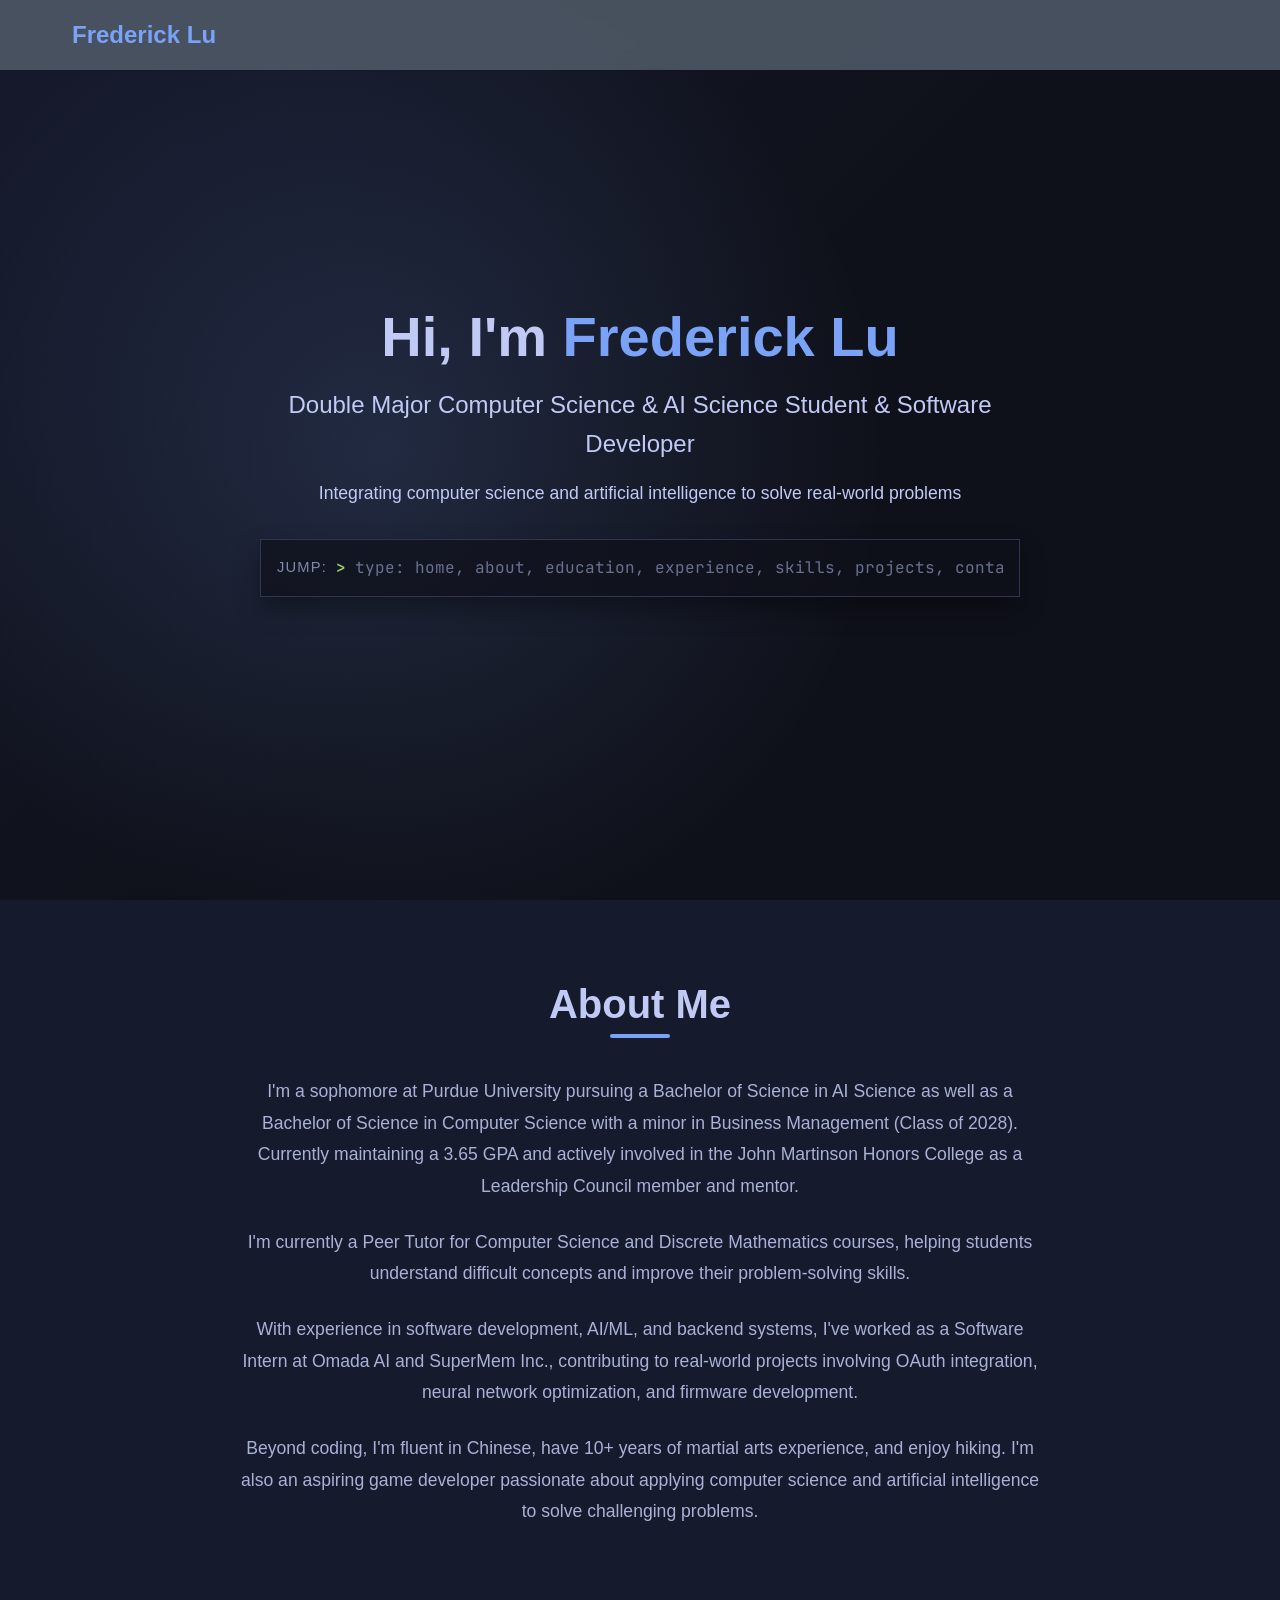
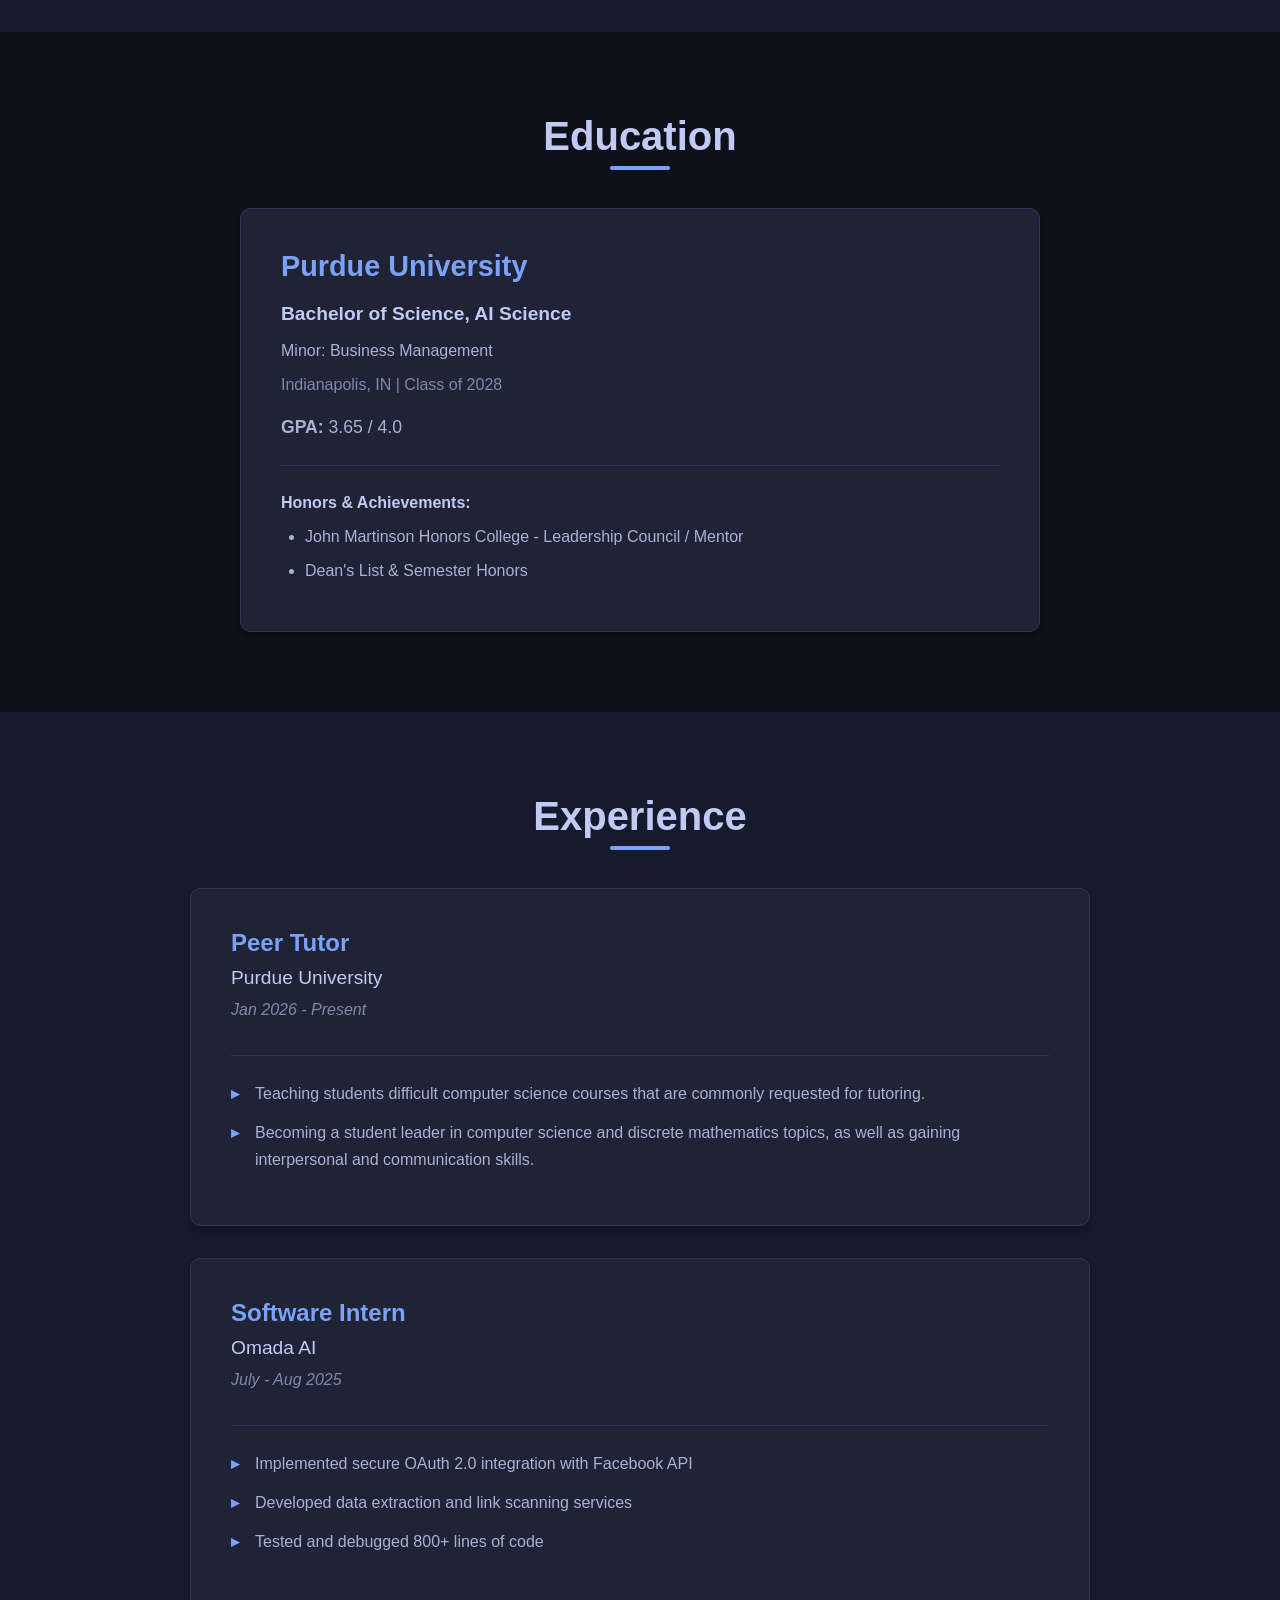
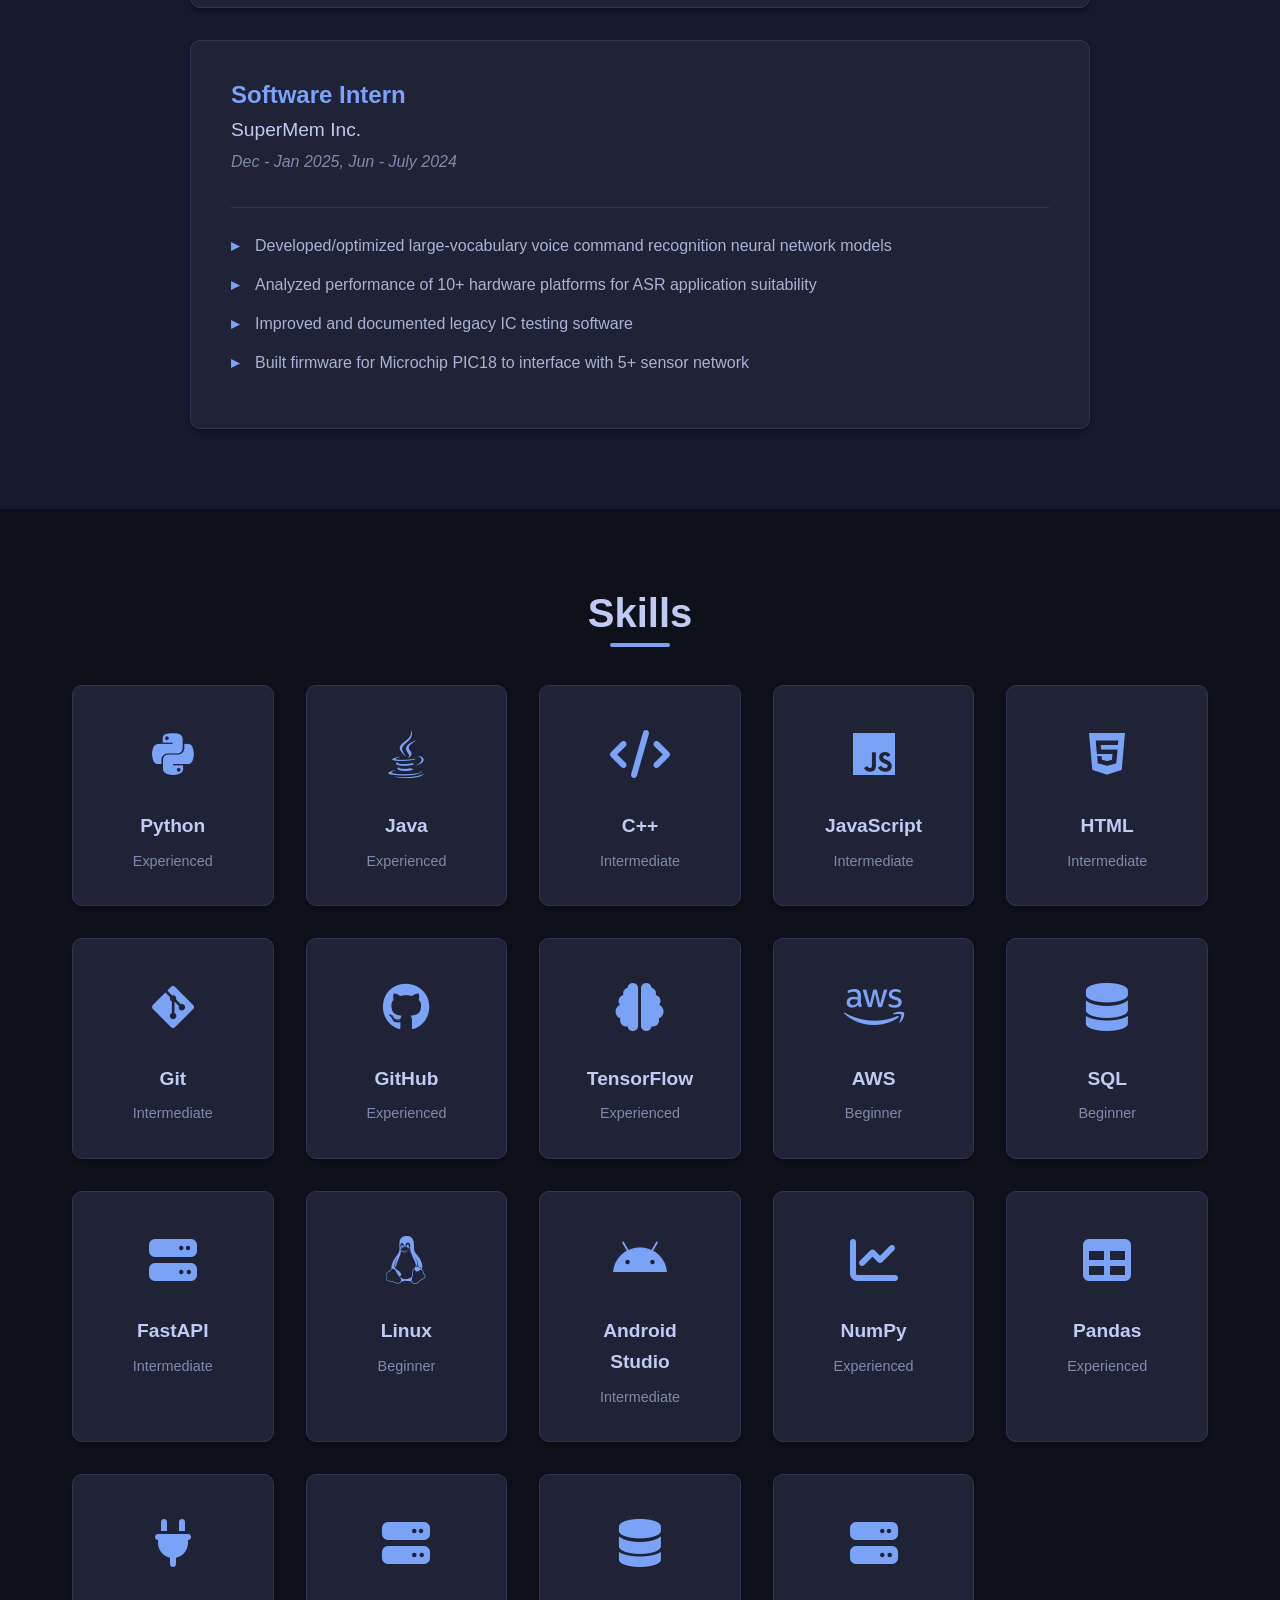
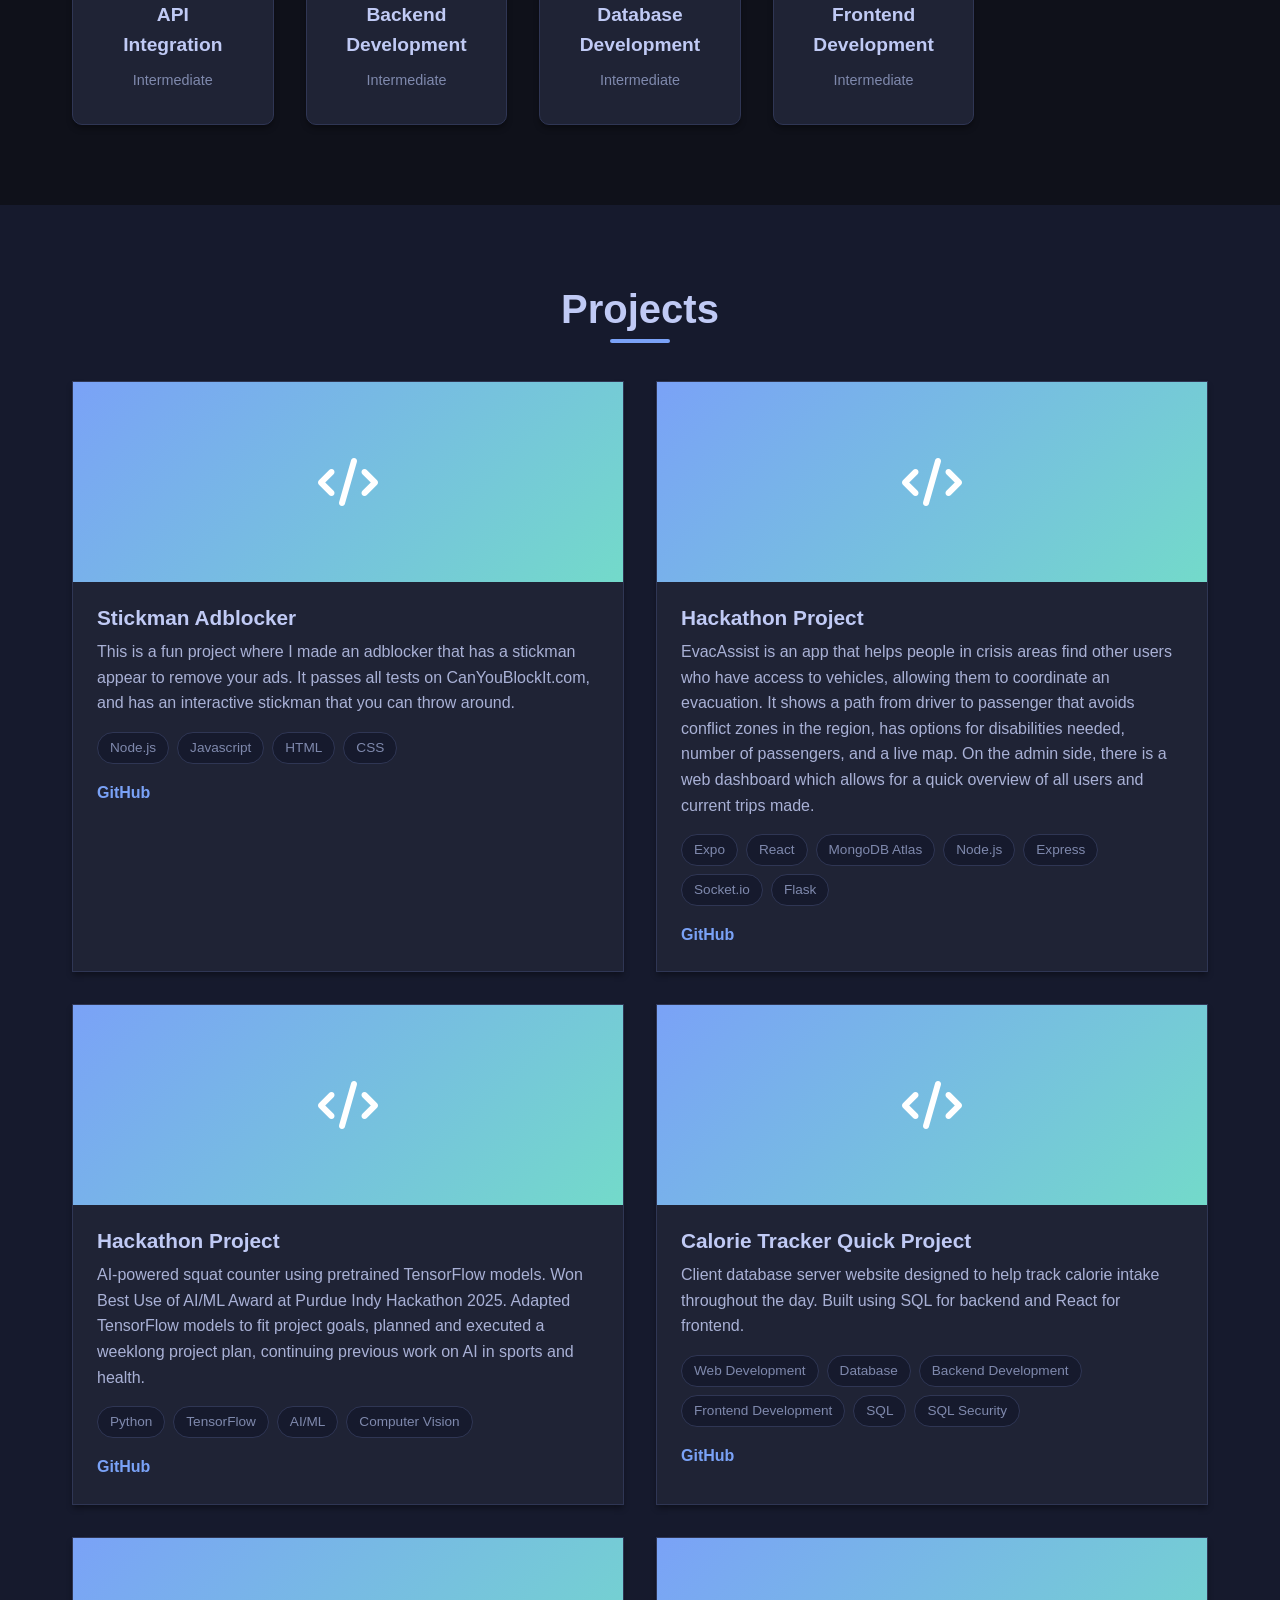
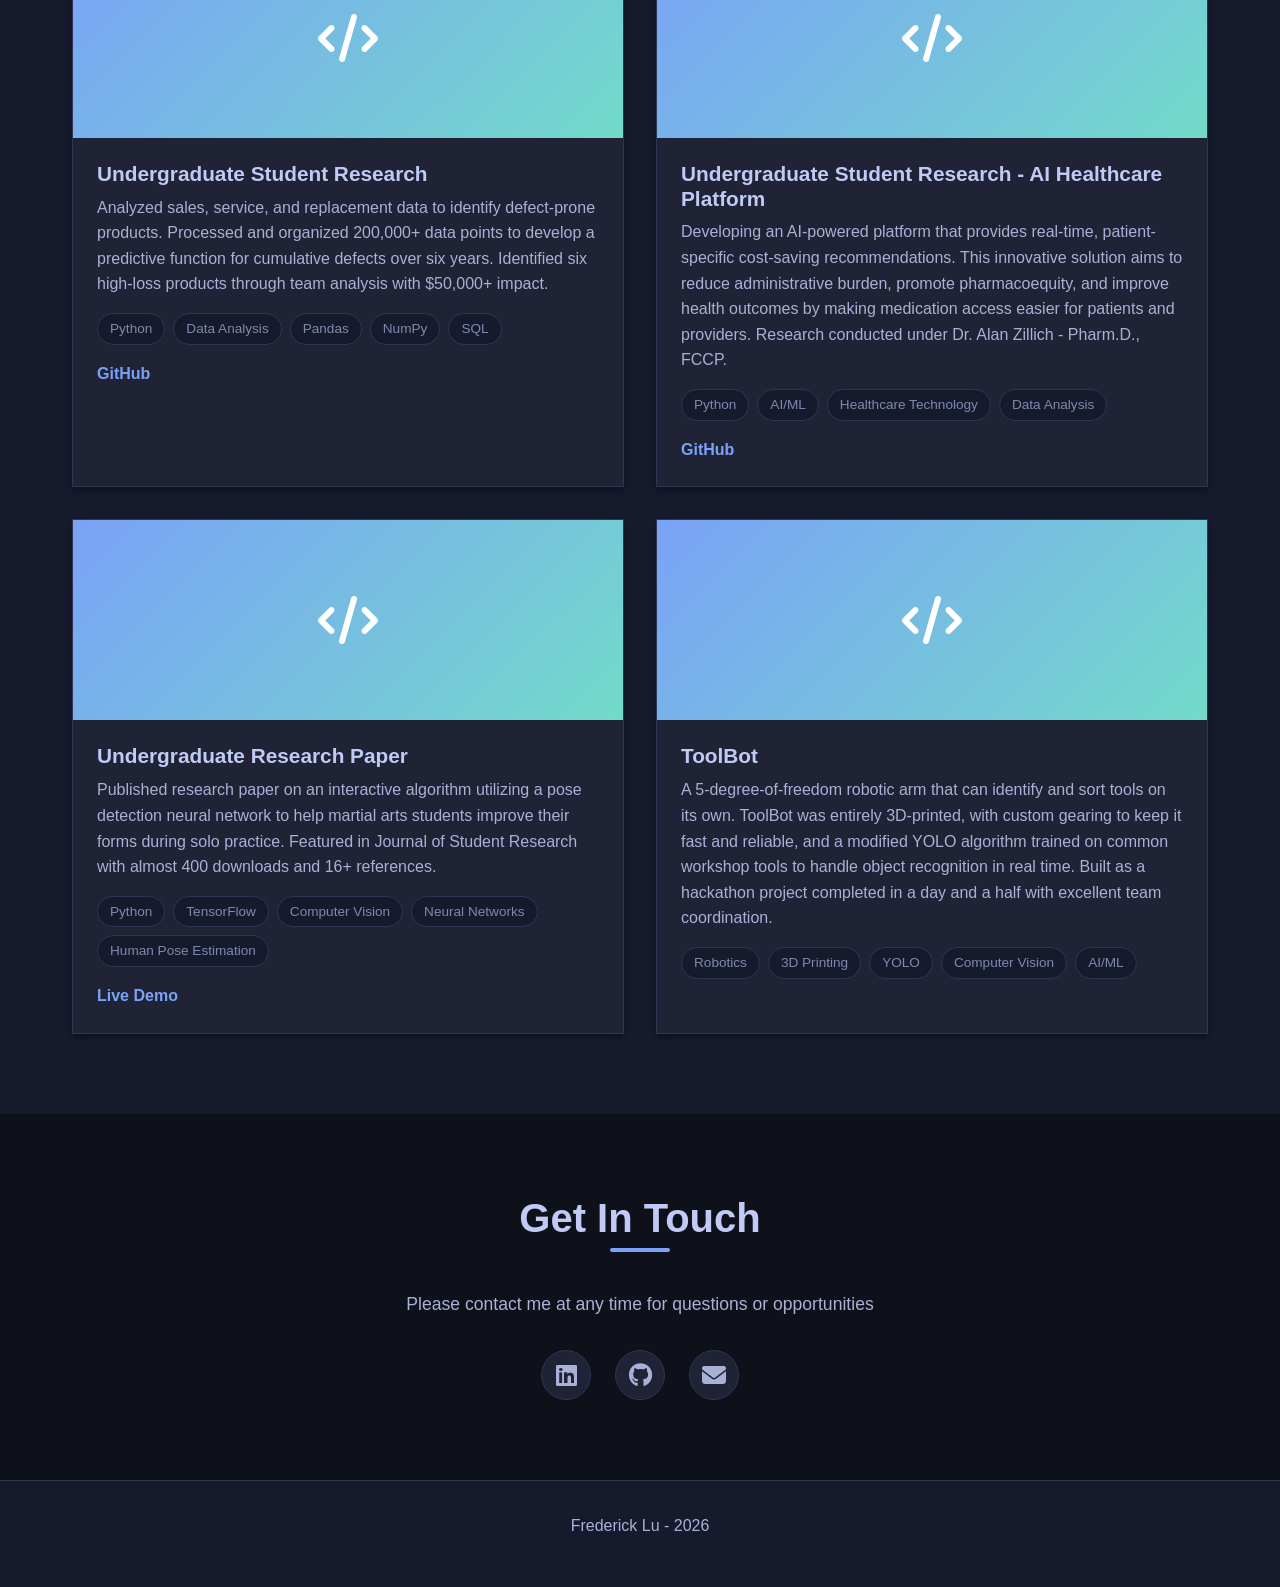
==== index.html @ 9f5a7840 "cleaned up files, removed logos" ====
<!DOCTYPE html>
<html lang="en">
<head>
    <meta charset="UTF-8">
    <meta http-equiv="X-UA-Compatible" content="IE=edge">
    <meta name="viewport" content="width=device-width, initial-scale=1.0">
    <meta name="description" content="Frederick Lu - Double Major Computer Science & AI Science Student at Purdue University | Software Developer | AI Researcher">
    <meta name="author" content="Frederick Lu">
    <meta name="theme-color" content="#4b5563">

    <!-- Open Graph / Social Sharing -->
    <meta property="og:type" content="website">
    <meta property="og:title" content="Frederick Lu - Computer Science & AI Science">
    <meta property="og:description" content="Software developer and AI science student portfolio.">
    <meta property="og:image" content="assets/social/og-preview.svg">
    <meta property="og:image:width" content="1200">
    <meta property="og:image:height" content="630">

    <!-- Twitter Card -->
    <meta name="twitter:card" content="summary_large_image">
    <meta name="twitter:title" content="Frederick Lu - Computer Science & AI Science">
    <meta name="twitter:description" content="Software developer and AI science student portfolio.">
    <meta name="twitter:image" content="assets/social/og-preview.svg">

    <meta http-equiv="Cache-Control" content="no-cache, no-store, must-revalidate">
    <meta http-equiv="Pragma" content="no-cache">
    <meta http-equiv="Expires" content="0">

    <!-- Favicons -->
    <link rel="icon" type="image/svg+xml" href="assets/logos/rong-logo-mark.svg">
    <link rel="shortcut icon" href="assets/logos/rong-logo-mark.svg">
    <link rel="apple-touch-icon" href="assets/logos/rong-logo-mark.svg">

    <title>Frederick Lu - Double Major Computer Science & AI Science Student & Software Developer</title>
    
    <!-- CSS Files -->
    <link rel="stylesheet" href="css/reset.css">
    <link rel="stylesheet" href="css/style.css">
    
    <!-- Font Awesome for icons (optional) -->
    <link rel="stylesheet" href="https://cdnjs.cloudflare.com/ajax/libs/font-awesome/6.4.0/css/all.min.css">
    
    <!-- Google Fonts for terminal -->
    <link rel="preconnect" href="https://fonts.googleapis.com">
    <link rel="preconnect" href="https://fonts.gstatic.com" crossorigin>
    <link href="https://fonts.googleapis.com/css2?family=JetBrains+Mono:wght@400;500;600&display=swap" rel="stylesheet">
</head>
<body>
        <!-- Main Website Content -->
        <div class="main-content" id="main-content" style="display: block; opacity: 1;">
        <!-- Navigation -->
        <nav class="navbar" id="navbar">
            <div class="container">
                <div class="nav-brand">
                    <a href="#home" aria-label="Frederick Lu home">
                        <span>Frederick Lu</span>
                    </a>
                </div>
            </div>
        </nav>

        <!-- Hero Section -->
        <section id="home" class="hero">
            <div class="container">
                <div class="hero-content">
                    <h1 class="hero-title">Hi, I'm <span class="highlight">Frederick Lu</span></h1>
                    <p class="hero-subtitle">Double Major Computer Science & AI Science Student & Software Developer</p>
                    <p class="hero-description">Integrating computer science and artificial intelligence to solve real-world problems</p>
                    <form class="hero-terminal-nav" id="hero-terminal-nav" aria-label="Jump to section">
                        <label for="hero-nav-input" class="hero-terminal-label">jump:</label>
                        <span class="hero-terminal-prompt" aria-hidden="true">&gt;</span>
                        <input
                            id="hero-nav-input"
                            class="hero-terminal-input"
                            type="text"
                            autocomplete="off"
                            spellcheck="false"
                            placeholder="type a section: about, education, experience, skills, projects, contact"
                        >
                    </form>
                </div>
            </div>
        </section>

        <!-- About Section -->
        <section id="about" class="about">
            <div class="container">
                <h2 class="section-title">About Me</h2>
                <div class="about-content">
                    <div class="about-text">
                        <p>I'm a sophomore at Purdue University pursuing a Bachelor of Science in AI Science as well as a Bachelor of Science in Computer Science with a minor in Business Management (Class of 2028). Currently maintaining a 3.65 GPA and actively involved in the John Martinson Honors College as a Leadership Council member and mentor.</p>
                        <p>I'm currently a Peer Tutor for Computer Science and Discrete Mathematics courses, helping students understand difficult concepts and improve their problem-solving skills.</p>
                        <p>With experience in software development, AI/ML, and backend systems, I've worked as a Software Intern at Omada AI and SuperMem Inc., contributing to real-world projects involving OAuth integration, neural network optimization, and firmware development.</p>
                        <p>Beyond coding, I'm fluent in Chinese, have 10+ years of martial arts experience, and enjoy hiking. I'm also an aspiring game developer passionate about applying computer science and artificial intelligence to solve challenging problems.</p>
                    </div>
                </div>
            </div>
        </section>

        <!-- Education Section -->
        <section id="education" class="education">
            <div class="container">
                <h2 class="section-title">Education</h2>
                <div class="education-content">
                    <div class="education-card">
                        <h3>Purdue University</h3>
                        <p class="education-degree">Bachelor of Science, AI Science</p>
                        <p class="education-minor">Minor: Business Management</p>
                        <p class="education-location">Indianapolis, IN | Class of 2028</p>
                        <p class="education-gpa"><strong>GPA:</strong> 3.65 / 4.0</p>
                        <div class="education-honors">
                            <p><strong>Honors & Achievements:</strong></p>
                            <ul>
                                <li>John Martinson Honors College - Leadership Council / Mentor</li>
                                <li>Dean's List & Semester Honors</li>
                            </ul>
                        </div>
                    </div>
                </div>
            </div>
        </section>

        <!-- Experience Section -->
        <section id="experience" class="experience">
            <div class="container">
                <h2 class="section-title">Experience</h2>
                <div class="experience-container" id="experience-container">
                    <!-- Experience will be dynamically loaded from config.json -->
                </div>
            </div>
        </section>

        <!-- Skills Section -->
        <section id="skills" class="skills">
            <div class="container">
                <h2 class="section-title">Skills</h2>
                <div class="skills-grid" id="skills-grid">
                    <!-- Skills will be dynamically loaded from skills.json -->
                </div>
            </div>
        </section>

        <!-- Projects Section -->
        <section id="projects" class="projects">
            <div class="container">
                <h2 class="section-title">Projects</h2>
                <div class="projects-grid" id="projects-grid">
                    <!-- Projects will be dynamically loaded from projects.json -->
                </div>
            </div>
        </section>

        <!-- Contact Section -->
        <section id="contact" class="contact">
            <div class="container">
                <h2 class="section-title">Get In Touch</h2>
                <div class="contact-content">
                    <p>Please contact me at any time for questions or opportunities</p>
                    <div class="social-links">
                        <a href="https://www.linkedin.com/in/frederick-g-lu" target="_blank" rel="noopener noreferrer" class="social-link" aria-label="LinkedIn"><i class="fab fa-linkedin"></i></a>
                        <a href="https://github.com/frederick-g-lu" target="_blank" rel="noopener noreferrer" class="social-link" aria-label="GitHub"><i class="fab fa-github"></i></a>
                        <a href="mailto:lu.g.frederick@gmail.com" class="social-link" aria-label="Email"><i class="fas fa-envelope"></i></a>
                    </div>
                </div>
            </div>
        </section>

        <!-- Footer -->
        <footer class="footer">
            <div class="container">
                <p></span> Frederick Lu - <span id="current-year"></span></p>
            </div>
        </footer>
        </div>
        <!-- End Main Content -->

        <!-- JavaScript Files -->
        <script src="js/main.js"></script>
        <script src="js/animations.js"></script>
    </body>
    </html>
---- css/style.css ----
/* ===== CSS Variables ===== */
:root {
    --primary-color: #7aa2f7;
    --secondary-color: #73daca;
    --accent-color: #9ece6a;
    --text-primary: #c0caf5;
    --text-secondary: #a9b1d6;
    --text-muted: #7f89ad;
    --bg-dark: #0f111a;
    --bg-darker: #161a2d;
    --bg-card: #1f2335;
    --bg-card-hover: #24283b;
    --border-color: #2f3654;
    --shadow-sm: 0 1px 2px 0 rgba(0, 0, 0, 0.3);
    --shadow-md: 0 4px 6px -1px rgba(0, 0, 0, 0.4);
    --shadow-lg: 0 10px 15px -3px rgba(0, 0, 0, 0.5);
    --transition: all 0.3s ease;
}

/* ===== Body Background ===== */
body {
    background-color: var(--bg-dark);
    color: var(--text-primary);
    overflow-x: hidden;
}

/* ===== Terminal Overlay ===== */
.terminal-overlay {
    position: fixed;
    top: 0;
    left: 0;
    width: 100%;
    height: 100%;
    background: #1a1a1a;
    z-index: 10000;
    display: flex;
    align-items: center;
    justify-content: center;
    font-family: 'JetBrains Mono', 'Courier New', monospace;
}

.terminal-container {
    width: 90%;
    max-width: 800px;
    height: 70%;
    max-height: 500px;
    background: #0d1117;
    border-radius: 8px;
    box-shadow: 0 20px 60px rgba(0, 0, 0, 0.5);
    display: flex;
    flex-direction: column;
    overflow: hidden;
    border: 1px solid #30363d;
}

.terminal-header {
    background: #161b22;
    padding: 0.75rem 1rem;
    display: flex;
    align-items: center;
    border-bottom: 1px solid #30363d;
}

.terminal-buttons {
    display: flex;
    gap: 0.5rem;
    margin-right: 1rem;
}

.terminal-btn {
    width: 12px;
    height: 12px;
    border-radius: 50%;
    cursor: pointer;
}

.terminal-btn.close {
    background: #ff5f56;
}

.terminal-btn.minimize {
    background: #ffbd2e;
}

.terminal-btn.maximize {
    background: #27c93f;
}

.terminal-title {
    color: #c9d1d9;
    font-size: 0.875rem;
    font-weight: 500;
    flex: 1;
    text-align: center;
}

.terminal-body {
    flex: 1;
    padding: 1.5rem;
    overflow-y: auto;
    background: #0d1117;
    color: #c9d1d9;
    font-size: 0.9rem;
    line-height: 1.6;
}

.terminal-body::-webkit-scrollbar {
    width: 8px;
}

.terminal-body::-webkit-scrollbar-track {
    background: #161b22;
}

.terminal-body::-webkit-scrollbar-thumb {
    background: #30363d;
    border-radius: 4px;
}

.terminal-body::-webkit-scrollbar-thumb:hover {
    background: #484f58;
}

.terminal-output {
    margin-bottom: 1rem;
    min-height: calc(100% - 3rem);
}

.terminal-line {
    margin-bottom: 0.5rem;
    display: flex;
    align-items: flex-start;
}

.terminal-prompt {
    color: #58a6ff;
    margin-right: 0.5rem;
    user-select: none;
}

.terminal-text {
    color: #c9d1d9;
    word-wrap: break-word;
}

.terminal-text.terminal-error {
    color: #f85149;
}

.terminal-text.terminal-success {
    color: #3fb950;
}

.terminal-input-line {
    display: flex;
    align-items: center;
    margin-top: auto;
}

.terminal-input {
    flex: 1;
    background: transparent;
    border: none;
    color: #c9d1d9;
    font-family: 'JetBrains Mono', 'Courier New', monospace;
    font-size: 0.9rem;
    outline: none;
    padding: 0;
    margin-left: 0.5rem;
}

.terminal-input::placeholder {
    color: #484f58;
}

@keyframes blink {
    0%, 50% { opacity: 1; }
    51%, 100% { opacity: 0; }
}

/* Main content initially hidden */
.main-content {
    opacity: 0;
    transition: opacity 0.5s ease;
}

/* ===== Container ===== */
.container {
    max-width: 1200px;
    margin: 0 auto;
    padding: 0 2rem;
}

/* ===== Navigation ===== */
.navbar {
    position: fixed;
    top: 0;
    left: 0;
    right: 0;
    background: rgba(75, 85, 99, 0.95);
    backdrop-filter: blur(10px);
    box-shadow: var(--shadow-sm);
    z-index: 1000;
    transition: var(--transition);
}

.navbar .container {
    display: flex;
    justify-content: space-between;
    align-items: center;
    padding: 1rem 2rem;
}

.nav-brand a {
    display: inline-flex;
    align-items: center;
    gap: 0.65rem;
    font-size: 1.5rem;
    font-weight: 700;
    color: var(--primary-color);
}

.nav-menu {
    display: flex;
    gap: 2rem;
}

.nav-link {
    color: var(--text-secondary);
    font-weight: 500;
    transition: var(--transition);
    position: relative;
}

.nav-link:hover {
    color: var(--primary-color);
}

.nav-link::after {
    content: '';
    position: absolute;
    bottom: -5px;
    left: 0;
    width: 0;
    height: 2px;
    background: var(--primary-color);
    transition: var(--transition);
}

.nav-link:hover::after {
    width: 100%;
}

.hamburger {
    display: none;
    flex-direction: column;
    gap: 5px;
    cursor: pointer;
}

.hamburger span {
    width: 25px;
    height: 3px;
    background: var(--text-primary);
    transition: var(--transition);
}

/* ===== Hero Section ===== */
.hero {
    min-height: 100vh;
    display: flex;
    align-items: center;
    justify-content: center;
    background: linear-gradient(135deg, var(--bg-darker) 0%, var(--bg-dark) 50%, var(--bg-dark) 100%);
    color: var(--text-primary);
    text-align: center;
    padding-top: 80px;
    position: relative;
}

.hero::before {
    content: '';
    position: absolute;
    top: 0;
    left: 0;
    right: 0;
    bottom: 0;
    background: radial-gradient(circle at 30% 50%, rgba(122, 162, 247, 0.16) 0%, transparent 50%);
    pointer-events: none;
}

.hero-content {
    max-width: 800px;
    position: relative;
    z-index: 1;
}

.hero-title {
    font-size: 3.5rem;
    margin-bottom: 1rem;
    animation: fadeInUp 0.8s ease;
}

.highlight {
    color: var(--primary-color);
}

.hero-subtitle {
    font-size: 1.5rem;
    margin-bottom: 1rem;
    opacity: 0.9;
    animation: fadeInUp 0.8s ease 0.2s both;
}

.hero-description {
    font-size: 1.1rem;
    margin-bottom: 2rem;
    opacity: 0.8;
    animation: fadeInUp 0.8s ease 0.4s both;
}

.hero-buttons {
    display: flex;
    gap: 1rem;
    justify-content: center;
    flex-wrap: wrap;
    animation: fadeInUp 0.8s ease 0.6s both;
}

.hero-terminal-nav {
    margin: 1.5rem auto 0;
    max-width: 760px;
    width: 100%;
    display: flex;
    align-items: center;
    gap: 0.55rem;
    padding: 0.95rem 1rem;
    border: 1px solid #2f3654;
    background: rgba(15, 17, 26, 0.7);
    box-shadow: 0 12px 24px rgba(0, 0, 0, 0.35);
    animation: fadeInUp 0.8s ease 0.6s both;
}

.hero-terminal-label {
    color: var(--text-muted);
    font-size: 0.92rem;
    text-transform: uppercase;
    letter-spacing: 0.08em;
}

.hero-terminal-prompt {
    color: var(--accent-color);
    font-family: 'JetBrains Mono', 'Courier New', monospace;
    font-size: 1rem;
    font-weight: 600;
}

.hero-terminal-input {
    flex: 1;
    min-width: 180px;
    border: none;
    background: transparent;
    color: var(--text-primary);
    font-family: 'JetBrains Mono', 'Courier New', monospace;
    font-size: 1rem;
    line-height: 1.2;
}

.hero-terminal-input::placeholder {
    color: var(--text-muted);
    opacity: 0.8;
}

.hero-terminal-input:focus {
    outline: none;
}

/* ===== Buttons ===== */
.btn {
    display: inline-block;
    padding: 0.75rem 2rem;
    border-radius: 50px;
    font-weight: 600;
    transition: var(--transition);
    text-align: center;
}

.btn-primary {
    background: var(--primary-color);
    color: #0f111a;
}

.btn-primary:hover {
    background: var(--secondary-color);
    transform: translateY(-2px);
    box-shadow: var(--shadow-lg);
}

.btn-secondary {
    background: transparent;
    color: var(--text-primary);
    border: 2px solid var(--primary-color);
}

.btn-secondary:hover {
    background: var(--primary-color);
    color: #0f111a;
    transform: translateY(-2px);
}

/* ===== Section Styles ===== */
section {
    padding: 5rem 0;
}

.section-title {
    font-size: 2.5rem;
    text-align: center;
    margin-bottom: 3rem;
    color: var(--text-primary);
    position: relative;
}

.section-title::after {
    content: '';
    position: absolute;
    bottom: -10px;
    left: 50%;
    transform: translateX(-50%);
    width: 60px;
    height: 4px;
    background: var(--primary-color);
    border-radius: 2px;
}

/* ===== About Section ===== */
.about {
    background: var(--bg-darker);
}

.about-content {
    max-width: 800px;
    margin: 0 auto;
    text-align: center;
}

.about-text p {
    font-size: 1.1rem;
    color: var(--text-secondary);
    line-height: 1.8;
    margin-bottom: 1.5rem;
}

/* ===== Education Section ===== */
.education {
    background: var(--bg-dark);
}

.education-content {
    max-width: 800px;
    margin: 0 auto;
}

.education-card {
    background: var(--bg-card);
    padding: 2.5rem;
    border-radius: 10px;
    box-shadow: var(--shadow-md);
    border: 1px solid var(--border-color);
    transition: var(--transition);
}

.education-card:hover {
    transform: translateY(-5px);
    box-shadow: var(--shadow-lg);
    border-color: var(--primary-color);
}

.education-card h3 {
    font-size: 1.8rem;
    color: var(--text-primary);
    margin-bottom: 1rem;
    color: var(--primary-color);
}

.education-degree {
    font-size: 1.2rem;
    color: var(--text-primary);
    font-weight: 600;
    margin-bottom: 0.5rem;
}

.education-minor {
    font-size: 1rem;
    color: var(--text-secondary);
    margin-bottom: 0.5rem;
}

.education-location {
    font-size: 1rem;
    color: var(--text-muted);
    margin-bottom: 1rem;
}

.education-gpa {
    font-size: 1.1rem;
    color: var(--text-secondary);
    margin-bottom: 1.5rem;
}

.education-honors {
    margin-top: 1.5rem;
    padding-top: 1.5rem;
    border-top: 1px solid var(--border-color);
}

.education-honors p {
    color: var(--text-primary);
    font-weight: 600;
    margin-bottom: 0.5rem;
}

.education-honors ul {
    list-style: disc;
    padding-left: 1.5rem;
    color: var(--text-secondary);
}

.education-honors li {
    margin-bottom: 0.5rem;
    line-height: 1.6;
}

/* ===== Experience Section ===== */
.experience {
    background: var(--bg-darker);
}

.experience-container {
    max-width: 900px;
    margin: 0 auto;
    display: flex;
    flex-direction: column;
    gap: 2rem;
}

.experience-card {
    background: var(--bg-card);
    padding: 2.5rem;
    border-radius: 10px;
    box-shadow: var(--shadow-md);
    border: 1px solid var(--border-color);
    transition: var(--transition);
    position: relative;
}

.experience-card:hover {
    transform: translateY(-5px);
    box-shadow: var(--shadow-lg);
    border-color: var(--primary-color);
}

.experience-header {
    margin-bottom: 1.5rem;
    padding-bottom: 1rem;
    border-bottom: 1px solid var(--border-color);
}

.experience-position {
    font-size: 1.5rem;
    color: var(--primary-color);
    margin-bottom: 0.5rem;
    font-weight: 600;
}

.experience-company {
    font-size: 1.2rem;
    color: var(--text-primary);
    margin-bottom: 0.5rem;
    font-weight: 500;
}

.experience-period {
    font-size: 1rem;
    color: var(--text-muted);
    font-style: italic;
}

.experience-highlights {
    margin-top: 1rem;
}

.experience-highlights ul {
    list-style: none;
    padding-left: 0;
    color: var(--text-secondary);
}

.experience-highlights li {
    margin-bottom: 0.75rem;
    line-height: 1.7;
    padding-left: 1.5rem;
    position: relative;
}

.experience-highlights li::before {
    content: '▸';
    position: absolute;
    left: 0;
    color: var(--primary-color);
    font-weight: bold;
}

/* ===== Skills Section ===== */
.skills-grid {
    display: grid;
    grid-template-columns: repeat(auto-fit, minmax(200px, 1fr));
    gap: 2rem;
    margin-top: 2rem;
}

.skill-card {
    background: var(--bg-card);
    padding: 2rem;
    border-radius: 10px;
    text-align: center;
    box-shadow: var(--shadow-md);
    transition: var(--transition);
    border: 1px solid var(--border-color);
}

.skill-card:hover {
    transform: translateY(-5px);
    box-shadow: var(--shadow-lg);
    background: var(--bg-card-hover);
    border-color: var(--primary-color);
}

.skill-icon {
    font-size: 3rem;
    margin-bottom: 1rem;
    color: var(--primary-color);
}

.skill-name {
    font-size: 1.2rem;
    font-weight: 600;
    color: var(--text-primary);
    margin-bottom: 0.5rem;
}

.skill-level {
    font-size: 0.9rem;
    color: var(--text-muted);
}

/* ===== Projects Section ===== */
.projects {
    background: var(--bg-darker);
}

.projects-grid {
    display: grid;
    grid-template-columns: repeat(auto-fit, minmax(380px, 1fr));
    gap: 2rem;
    margin-top: 2rem;
}

.project-card {
    background: var(--bg-card);
    border-radius: 0;
    overflow: hidden;
    box-shadow: var(--shadow-md);
    transition: var(--transition);
    border: 1px solid var(--border-color);
}

.project-card:hover {
    transform: translateY(-5px);
    box-shadow: var(--shadow-lg);
    border-color: var(--primary-color);
}

.project-image {
    width: 100%;
    height: 200px;
    background: linear-gradient(135deg, var(--primary-color), var(--secondary-color));
    display: flex;
    align-items: center;
    justify-content: center;
    color: white;
    font-size: 3rem;
}

.project-content {
    padding: 1.5rem;
}

.project-title {
    font-size: 1.3rem;
    font-weight: 600;
    margin-bottom: 0.5rem;
    color: var(--text-primary);
}

.project-description {
    color: var(--text-secondary);
    margin-bottom: 1rem;
    line-height: 1.6;
}

.project-tech {
    display: flex;
    flex-wrap: wrap;
    gap: 0.5rem;
    margin-bottom: 1rem;
}

.tech-tag {
    background: var(--bg-darker);
    padding: 0.25rem 0.75rem;
    border-radius: 20px;
    font-size: 0.85rem;
    color: var(--text-muted);
    border: 1px solid var(--border-color);
}

.project-links {
    display: flex;
    gap: 1rem;
}

.project-link {
    color: var(--primary-color);
    font-weight: 600;
    transition: var(--transition);
}

.project-link:hover {
    color: var(--secondary-color);
}

/* ===== Contact Section ===== */
.contact-content {
    max-width: 600px;
    margin: 0 auto;
    text-align: center;
}

.contact-content > p {
    font-size: 1.1rem;
    color: var(--text-secondary);
    margin-bottom: 2rem;
}

.contact-form {
    text-align: left;
    margin-bottom: 2rem;
}

.form-group {
    margin-bottom: 1.5rem;
}

.form-group input,
.form-group textarea {
    width: 100%;
    padding: 1rem;
    border: 2px solid var(--border-color);
    border-radius: 8px;
    font-size: 1rem;
    transition: var(--transition);
    background: var(--bg-card);
    color: var(--text-primary);
}

.form-group input::placeholder,
.form-group textarea::placeholder {
    color: var(--text-muted);
}

.form-group input:focus,
.form-group textarea:focus {
    outline: none;
    border-color: var(--primary-color);
    background: var(--bg-card-hover);
}

.social-links {
    display: flex;
    justify-content: center;
    gap: 1.5rem;
    margin-top: 2rem;
}

.social-link {
    width: 50px;
    height: 50px;
    display: flex;
    align-items: center;
    justify-content: center;
    background: var(--bg-card);
    border-radius: 50%;
    color: var(--text-secondary);
    font-size: 1.5rem;
    transition: var(--transition);
    border: 1px solid var(--border-color);
}

.social-link:hover {
    background: var(--primary-color);
    color: #0f111a;
    transform: translateY(-3px);
    border-color: var(--primary-color);
}

/* ===== Footer ===== */
.footer {
    background: var(--bg-darker);
    color: var(--text-secondary);
    text-align: center;
    padding: 2rem 0;
    border-top: 1px solid var(--border-color);
}

/* ===== Animations ===== */
@keyframes fadeInUp {
    from {
        opacity: 0;
        transform: translateY(30px);
    }
    to {
        opacity: 1;
        transform: translateY(0);
    }
}

/* ===== Responsive Design ===== */
@media (max-width: 768px) {
    .hamburger {
        display: flex;
    }

    .nav-menu {
        position: fixed;
        left: -100%;
        top: 70px;
        flex-direction: column;
        background: var(--bg-card);
        width: 100%;
        text-align: center;
        transition: var(--transition);
        box-shadow: var(--shadow-md);
        padding: 2rem 0;
        border-top: 1px solid var(--border-color);
    }

    .nav-menu.active {
        left: 0;
    }

    .hero-title {
        font-size: 2.5rem;
    }

    .hero-subtitle {
        font-size: 1.2rem;
    }

    .section-title {
        font-size: 2rem;
    }

    .container {
        padding: 0 1rem;
    }

    .skills-grid,
    .projects-grid {
        grid-template-columns: 1fr;
    }

    .experience-container {
        gap: 1.5rem;
    }

    .experience-card {
        padding: 1.5rem;
    }

    .hero-terminal-nav {
        flex-wrap: wrap;
        justify-content: flex-start;
    }

    .hero-terminal-label {
        width: 100%;
        text-align: left;
        margin-bottom: 0.15rem;
    }
}

@media (max-width: 480px) {
    .hero-title {
        font-size: 2rem;
    }

    .hero-buttons {
        flex-direction: column;
    }

    .btn {
        width: 100%;
    }
    
    /* Terminal mobile styles */
    .terminal-container {
        width: 100%;
        height: 100%;
        max-height: 100%;
        border-radius: 0;
    }
    
    .terminal-body {
        font-size: 0.8rem;
        padding: 1rem;
    }
}
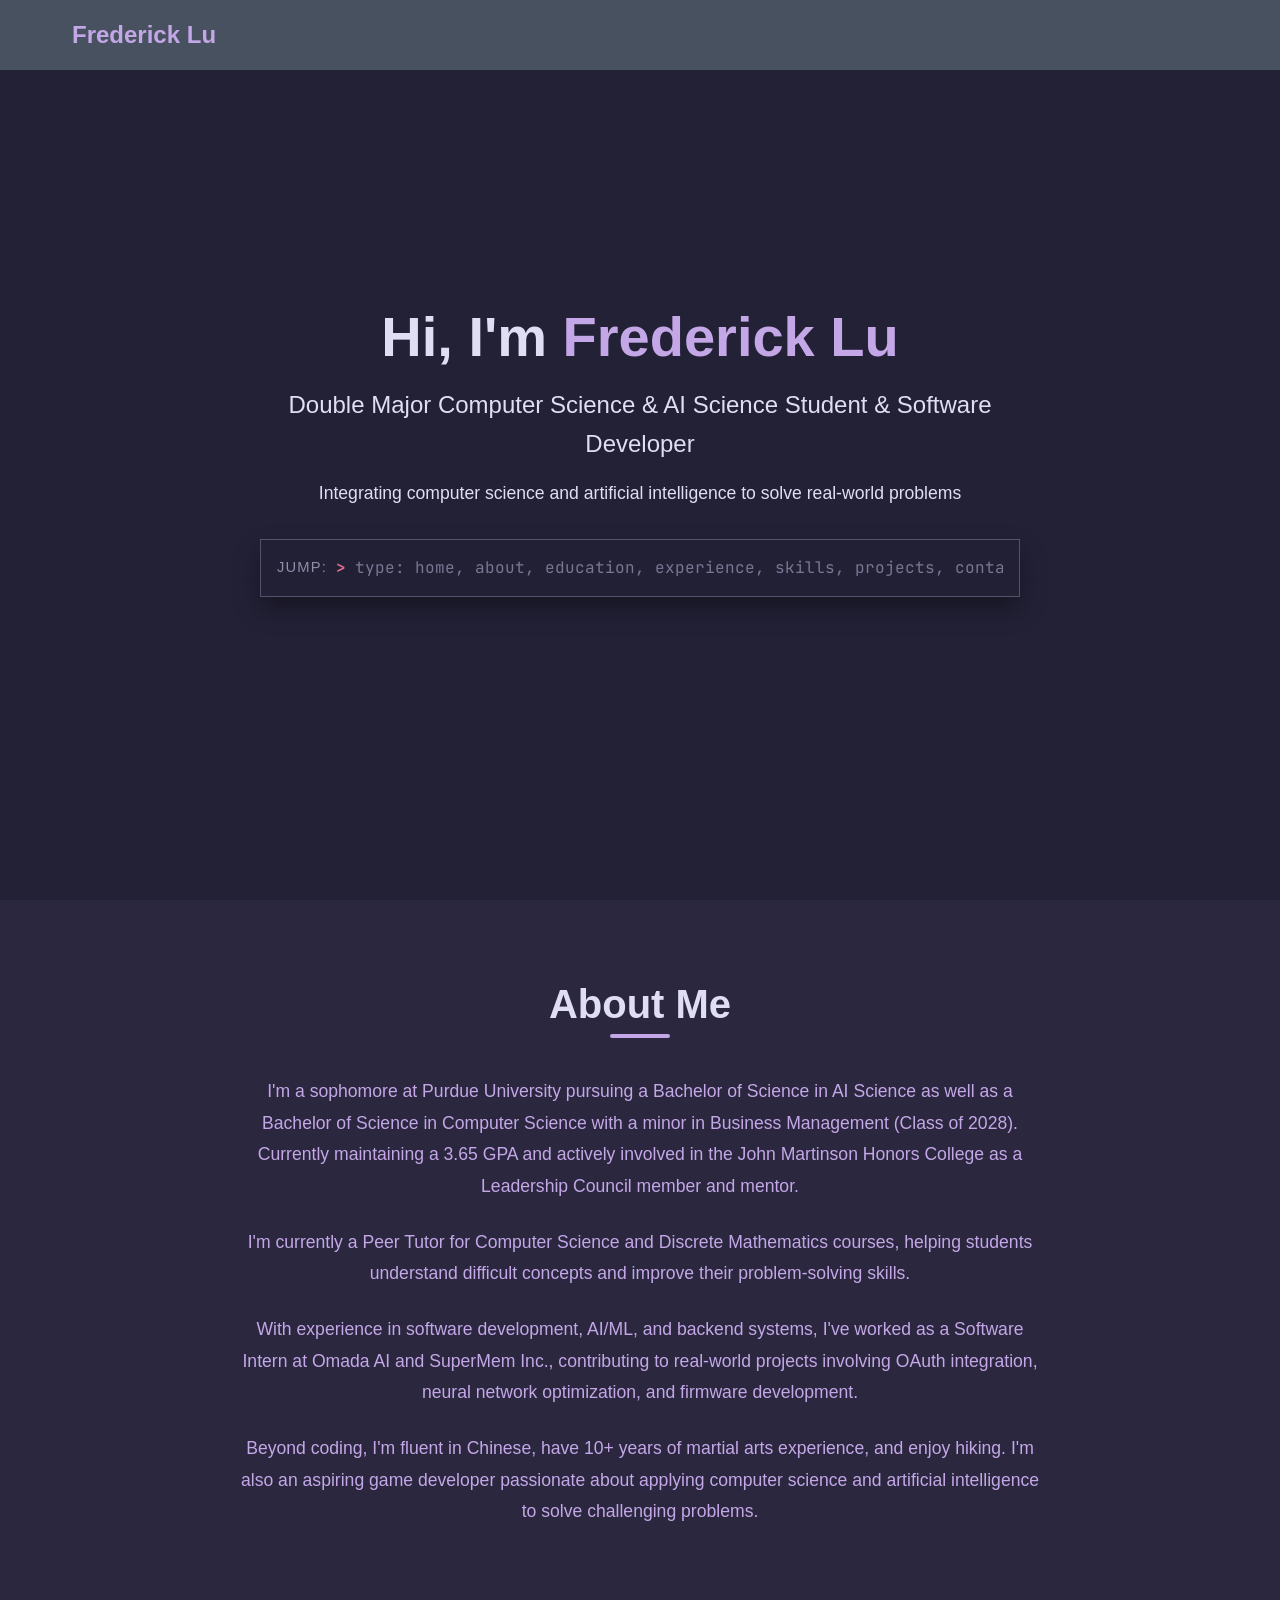
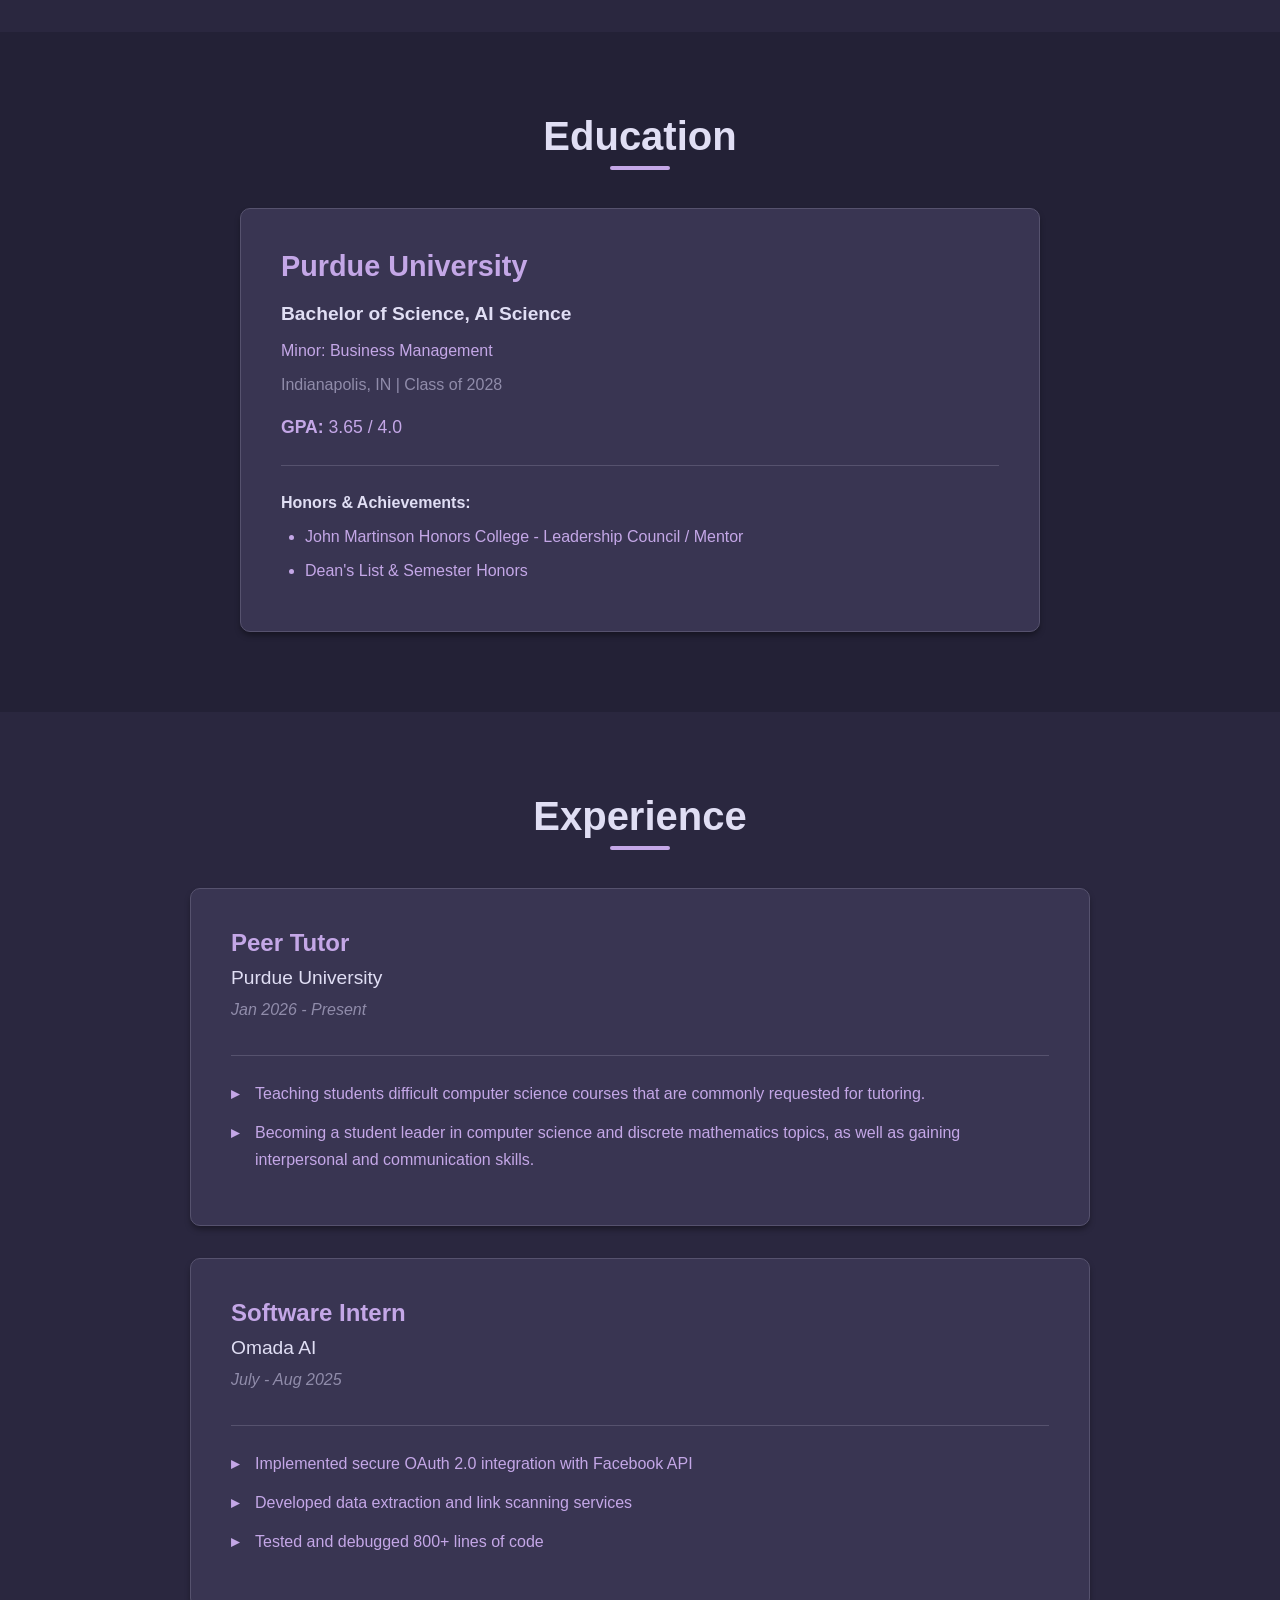
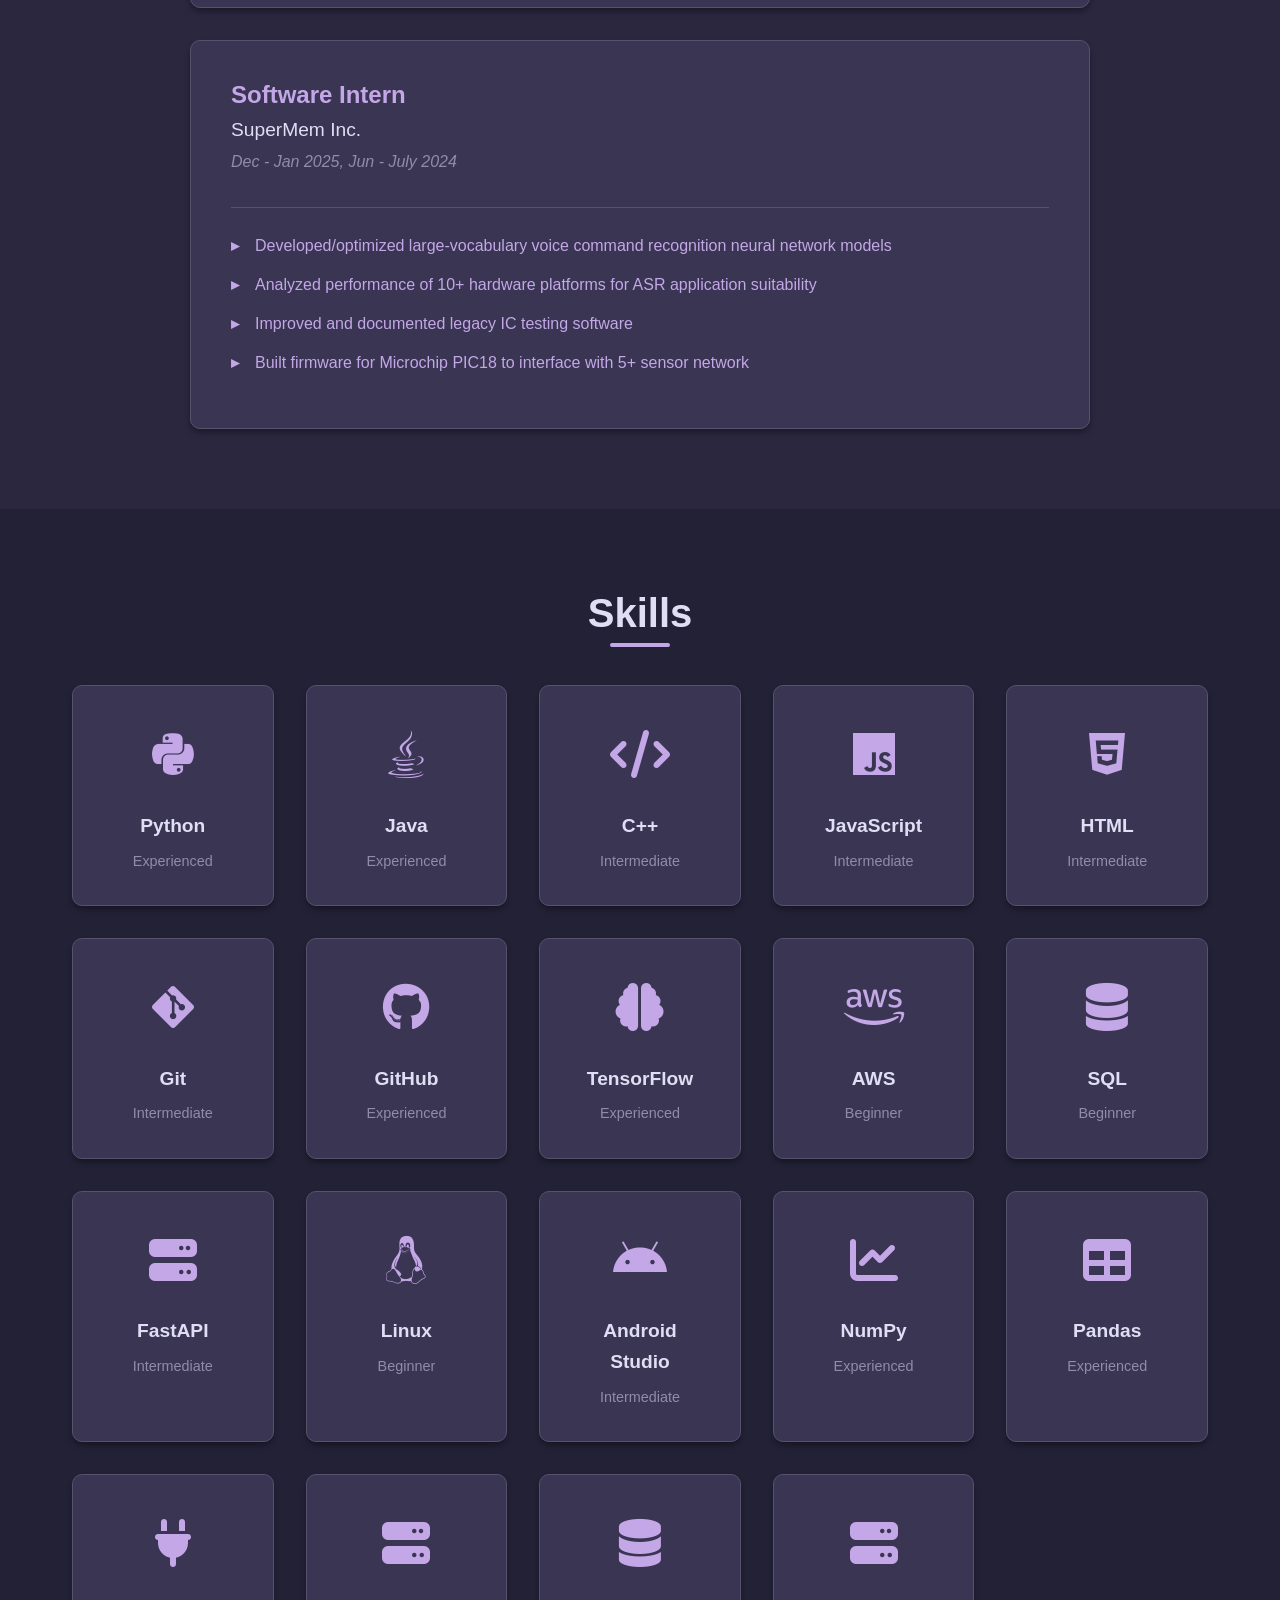
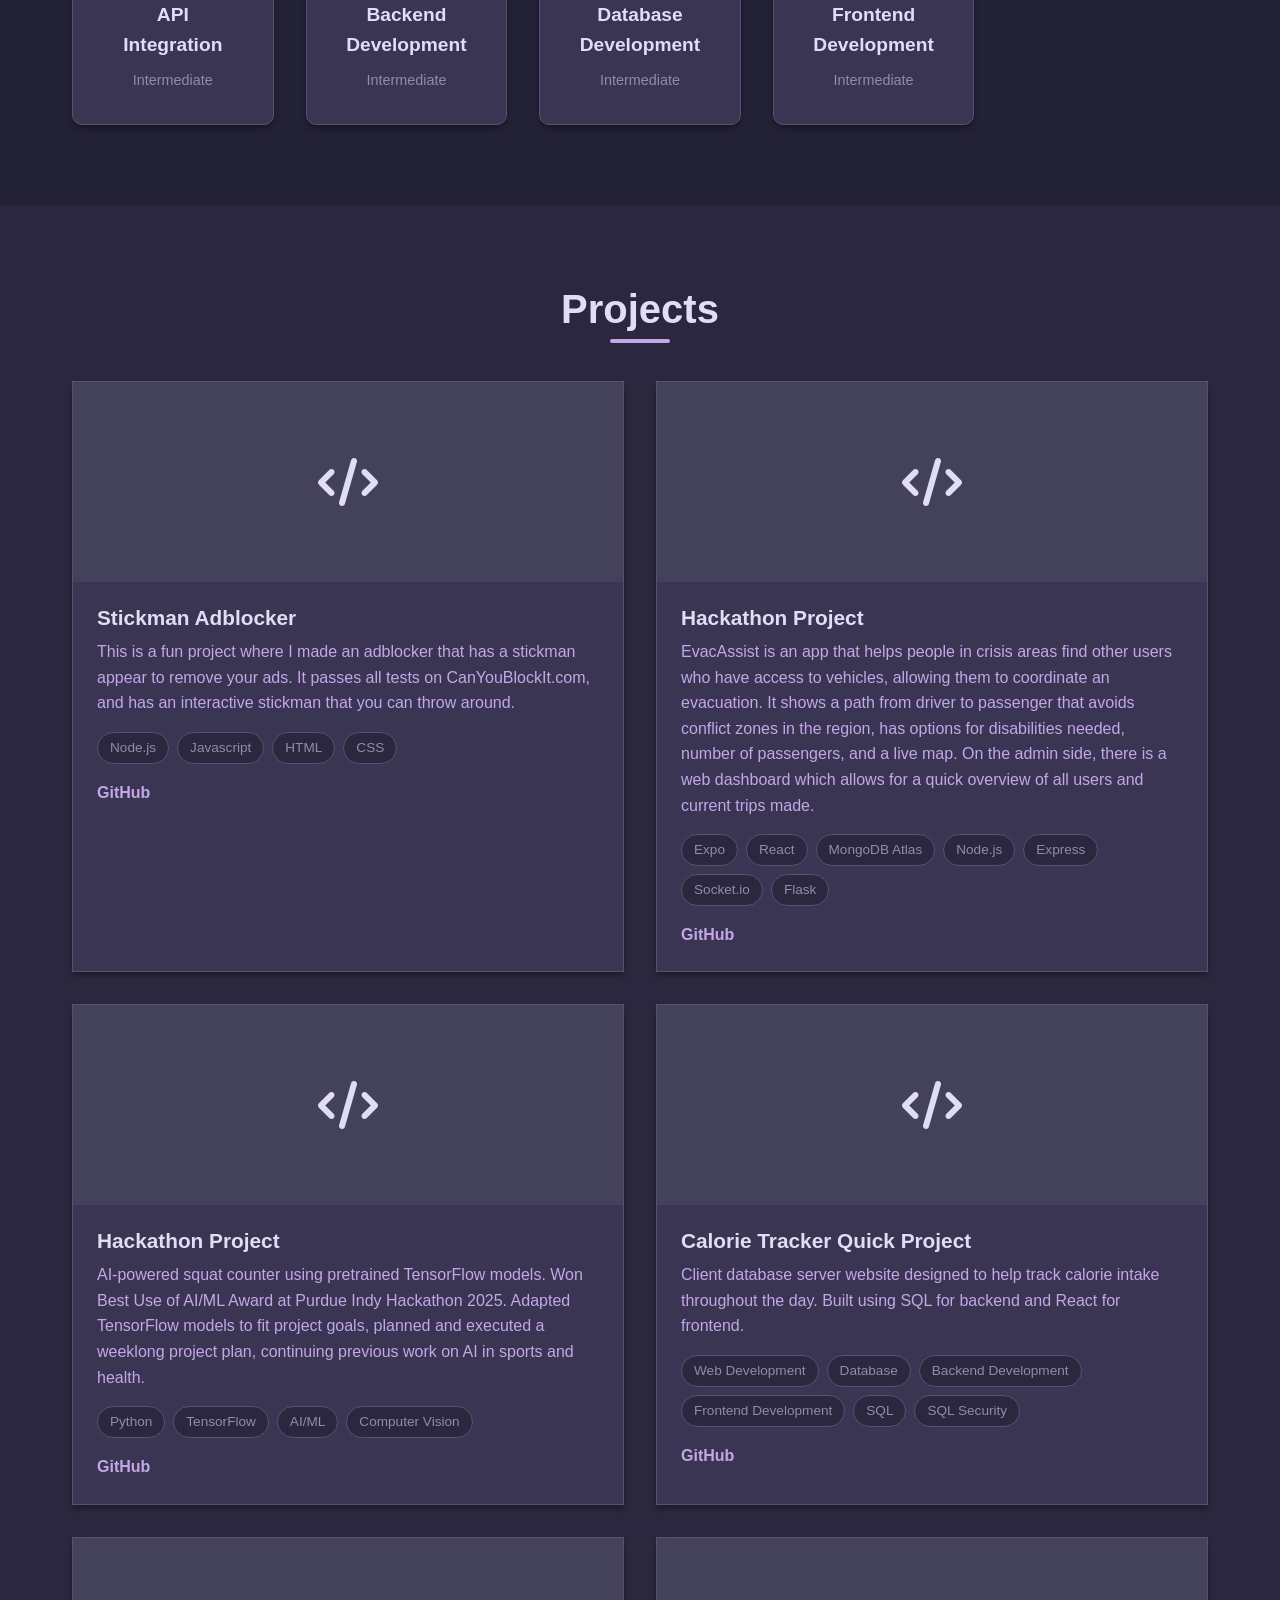
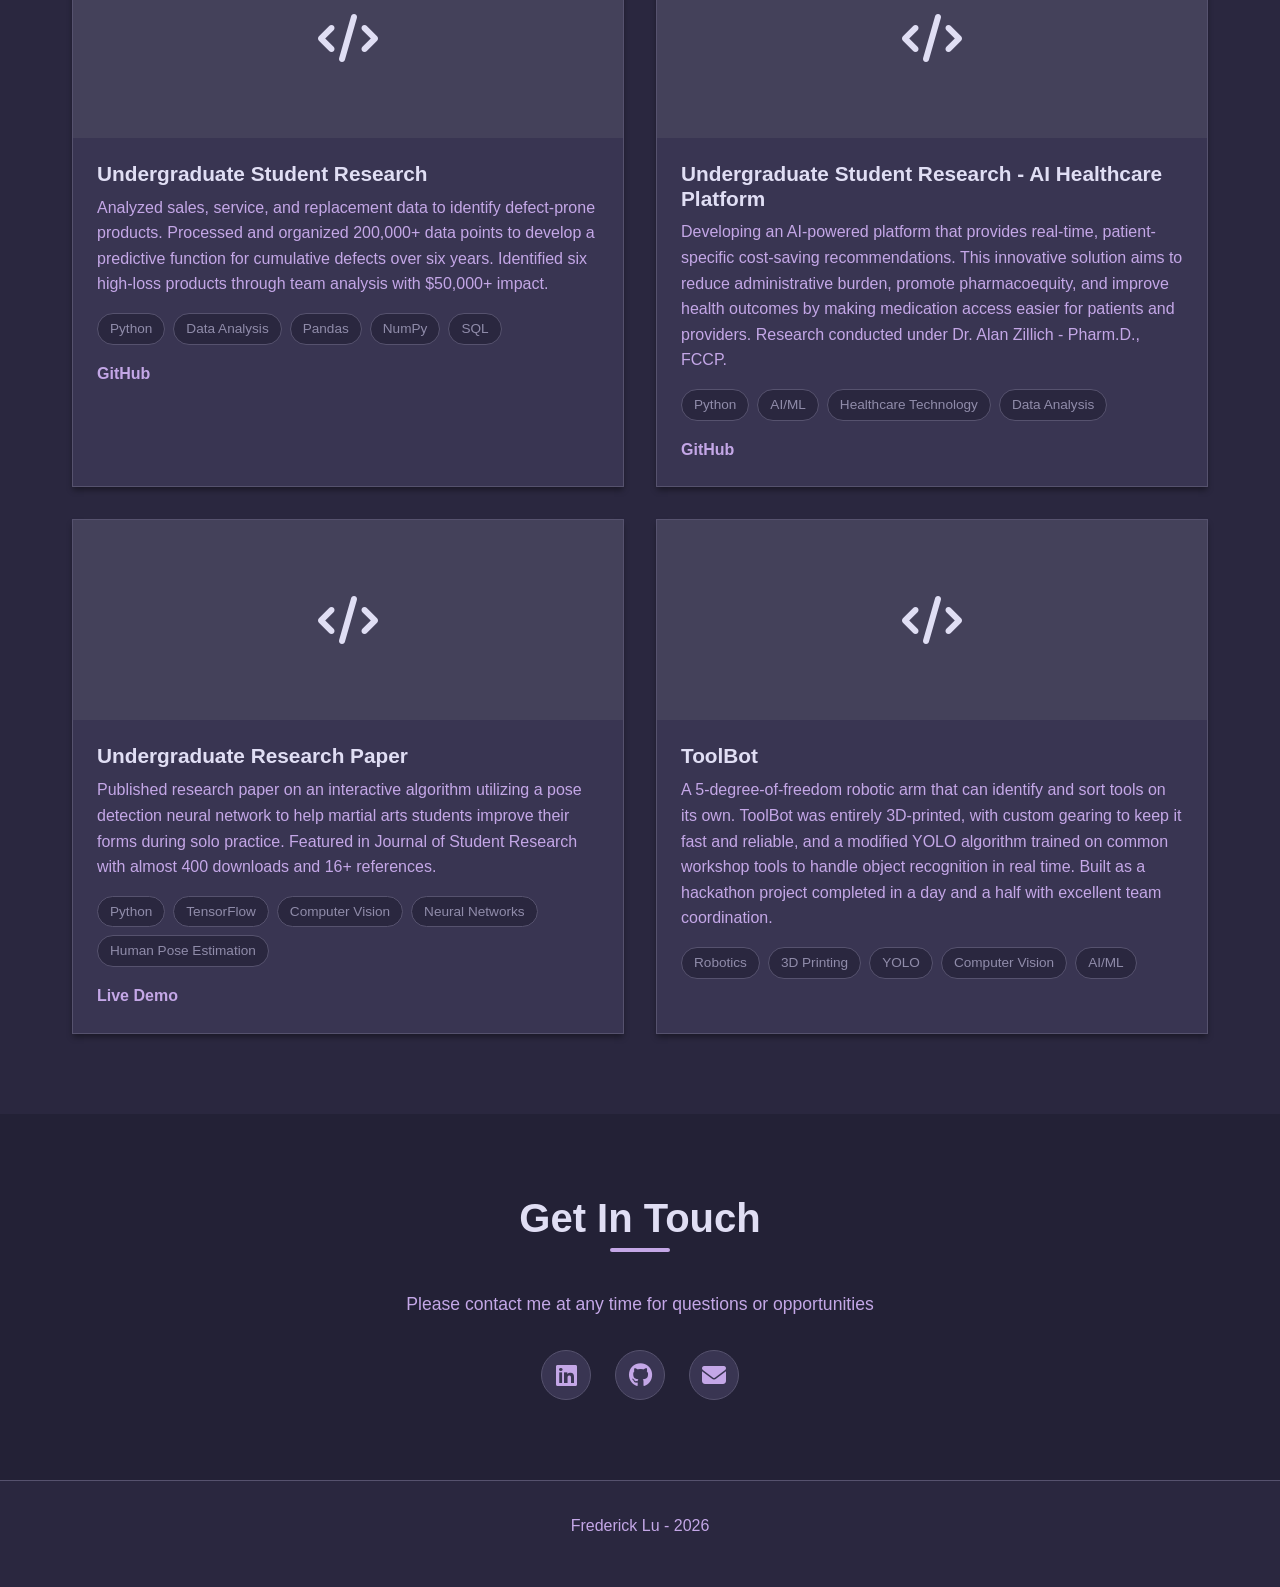
==== commit 9c7f4ff0: "changed color scheme" ====
--- a/index.html
+++ b/index.html
@@ -6,7 +6,7 @@
     <meta name="viewport" content="width=device-width, initial-scale=1.0">
     <meta name="description" content="Frederick Lu - Double Major Computer Science & AI Science Student at Purdue University | Software Developer | AI Researcher">
     <meta name="author" content="Frederick Lu">
-    <meta name="theme-color" content="#4b5563">
+    <meta name="theme-color" content="#232136">
 
     <!-- Open Graph / Social Sharing -->
     <meta property="og:type" content="website">
--- a/css/style.css
+++ b/css/style.css
@@ -1,16 +1,27 @@
 /* ===== CSS Variables ===== */
 :root {
-    --primary-color: #7aa2f7;
-    --secondary-color: #73daca;
-    --accent-color: #9ece6a;
-    --text-primary: #c0caf5;
-    --text-secondary: #a9b1d6;
-    --text-muted: #7f89ad;
-    --bg-dark: #0f111a;
-    --bg-darker: #161a2d;
-    --bg-card: #1f2335;
-    --bg-card-hover: #24283b;
-    --border-color: #2f3654;
+    --primary-color: #c4a7e7;
+    --secondary-color: #9ccfd8;
+    --accent-color: #eb6f92;
+    --text-primary: #e0def4;
+    --text-secondary: #c4a7e7;
+    --text-muted: #908caa;
+    --bg-dark: #232136;
+    --bg-darker: #2a273f;
+    --bg-card: #393552;
+    --bg-card-hover: #44415a;
+    --border-color: #56526e;
+    --text-on-accent: #232136;
+    --terminal-overlay: #1f1d2e;
+    --terminal-surface: #232136;
+    --terminal-header: #393552;
+    --terminal-border: #56526e;
+    --terminal-close: #eb6f92;
+    --terminal-minimize: #f6c177;
+    --terminal-maximize: #9ccfd8;
+    --terminal-prompt: #c4a7e7;
+    --terminal-error: #eb6f92;
+    --terminal-success: #9ccfd8;
     --shadow-sm: 0 1px 2px 0 rgba(0, 0, 0, 0.3);
     --shadow-md: 0 4px 6px -1px rgba(0, 0, 0, 0.4);
     --shadow-lg: 0 10px 15px -3px rgba(0, 0, 0, 0.5);
@@ -31,7 +42,7 @@
     left: 0;
     width: 100%;
     height: 100%;
-    background: #1a1a1a;
+    background: var(--terminal-overlay);
     z-index: 10000;
     display: flex;
     align-items: center;
@@ -44,21 +55,21 @@
     max-width: 800px;
     height: 70%;
     max-height: 500px;
-    background: #0d1117;
+    background: var(--terminal-surface);
     border-radius: 8px;
     box-shadow: 0 20px 60px rgba(0, 0, 0, 0.5);
     display: flex;
     flex-direction: column;
     overflow: hidden;
-    border: 1px solid #30363d;
+    border: 1px solid var(--terminal-border);
 }
 
 .terminal-header {
-    background: #161b22;
+    background: var(--terminal-header);
     padding: 0.75rem 1rem;
     display: flex;
     align-items: center;
-    border-bottom: 1px solid #30363d;
+    border-bottom: 1px solid var(--terminal-border);
 }
 
 .terminal-buttons {
@@ -75,19 +86,19 @@
 }
 
 .terminal-btn.close {
-    background: #ff5f56;
+    background: var(--terminal-close);
 }
 
 .terminal-btn.minimize {
-    background: #ffbd2e;
+    background: var(--terminal-minimize);
 }
 
 .terminal-btn.maximize {
-    background: #27c93f;
+    background: var(--terminal-maximize);
 }
 
 .terminal-title {
-    color: #c9d1d9;
+    color: var(--text-primary);
     font-size: 0.875rem;
     font-weight: 500;
     flex: 1;
@@ -98,8 +109,8 @@
     flex: 1;
     padding: 1.5rem;
     overflow-y: auto;
-    background: #0d1117;
-    color: #c9d1d9;
+    background: var(--terminal-surface);
+    color: var(--text-primary);
     font-size: 0.9rem;
     line-height: 1.6;
 }
@@ -109,16 +120,16 @@
 }
 
 .terminal-body::-webkit-scrollbar-track {
-    background: #161b22;
+    background: var(--terminal-header);
 }
 
 .terminal-body::-webkit-scrollbar-thumb {
-    background: #30363d;
+    background: var(--terminal-border);
     border-radius: 4px;
 }
 
 .terminal-body::-webkit-scrollbar-thumb:hover {
-    background: #484f58;
+    background: var(--text-muted);
 }
 
 .terminal-output {
@@ -133,22 +144,22 @@
 }
 
 .terminal-prompt {
-    color: #58a6ff;
+    color: var(--terminal-prompt);
     margin-right: 0.5rem;
     user-select: none;
 }
 
 .terminal-text {
-    color: #c9d1d9;
+    color: var(--text-primary);
     word-wrap: break-word;
 }
 
 .terminal-text.terminal-error {
-    color: #f85149;
+    color: var(--terminal-error);
 }
 
 .terminal-text.terminal-success {
-    color: #3fb950;
+    color: var(--terminal-success);
 }
 
 .terminal-input-line {
@@ -161,7 +172,7 @@
     flex: 1;
     background: transparent;
     border: none;
-    color: #c9d1d9;
+    color: var(--text-primary);
     font-family: 'JetBrains Mono', 'Courier New', monospace;
     font-size: 0.9rem;
     outline: none;
@@ -170,7 +181,7 @@
 }
 
 .terminal-input::placeholder {
-    color: #484f58;
+    color: var(--text-muted);
 }
 
 @keyframes blink {
@@ -271,7 +282,7 @@
     display: flex;
     align-items: center;
     justify-content: center;
-    background: linear-gradient(135deg, var(--bg-darker) 0%, var(--bg-dark) 50%, var(--bg-dark) 100%);
+    background: var(--bg-dark);
     color: var(--text-primary);
     text-align: center;
     padding-top: 80px;
@@ -279,14 +290,7 @@
 }
 
 .hero::before {
-    content: '';
-    position: absolute;
-    top: 0;
-    left: 0;
-    right: 0;
-    bottom: 0;
-    background: radial-gradient(circle at 30% 50%, rgba(122, 162, 247, 0.16) 0%, transparent 50%);
-    pointer-events: none;
+    content: none;
 }
 
 .hero-content {
@@ -335,8 +339,8 @@
     align-items: center;
     gap: 0.55rem;
     padding: 0.95rem 1rem;
-    border: 1px solid #2f3654;
-    background: rgba(15, 17, 26, 0.7);
+    border: 1px solid var(--border-color);
+    background: rgba(35, 33, 54, 0.9);
     box-shadow: 0 12px 24px rgba(0, 0, 0, 0.35);
     animation: fadeInUp 0.8s ease 0.6s both;
 }
@@ -387,7 +391,7 @@
 
 .btn-primary {
     background: var(--primary-color);
-    color: #0f111a;
+    color: var(--text-on-accent);
 }
 
 .btn-primary:hover {
@@ -404,7 +408,7 @@
 
 .btn-secondary:hover {
     background: var(--primary-color);
-    color: #0f111a;
+    color: var(--text-on-accent);
     transform: translateY(-2px);
 }
 
@@ -684,11 +688,11 @@
 .project-image {
     width: 100%;
     height: 200px;
-    background: linear-gradient(135deg, var(--primary-color), var(--secondary-color));
+    background: var(--bg-card-hover);
     display: flex;
     align-items: center;
     justify-content: center;
-    color: white;
+    color: var(--text-primary);
     font-size: 3rem;
 }
 
@@ -809,7 +813,7 @@
 
 .social-link:hover {
     background: var(--primary-color);
-    color: #0f111a;
+    color: var(--text-on-accent);
     transform: translateY(-3px);
     border-color: var(--primary-color);
 }
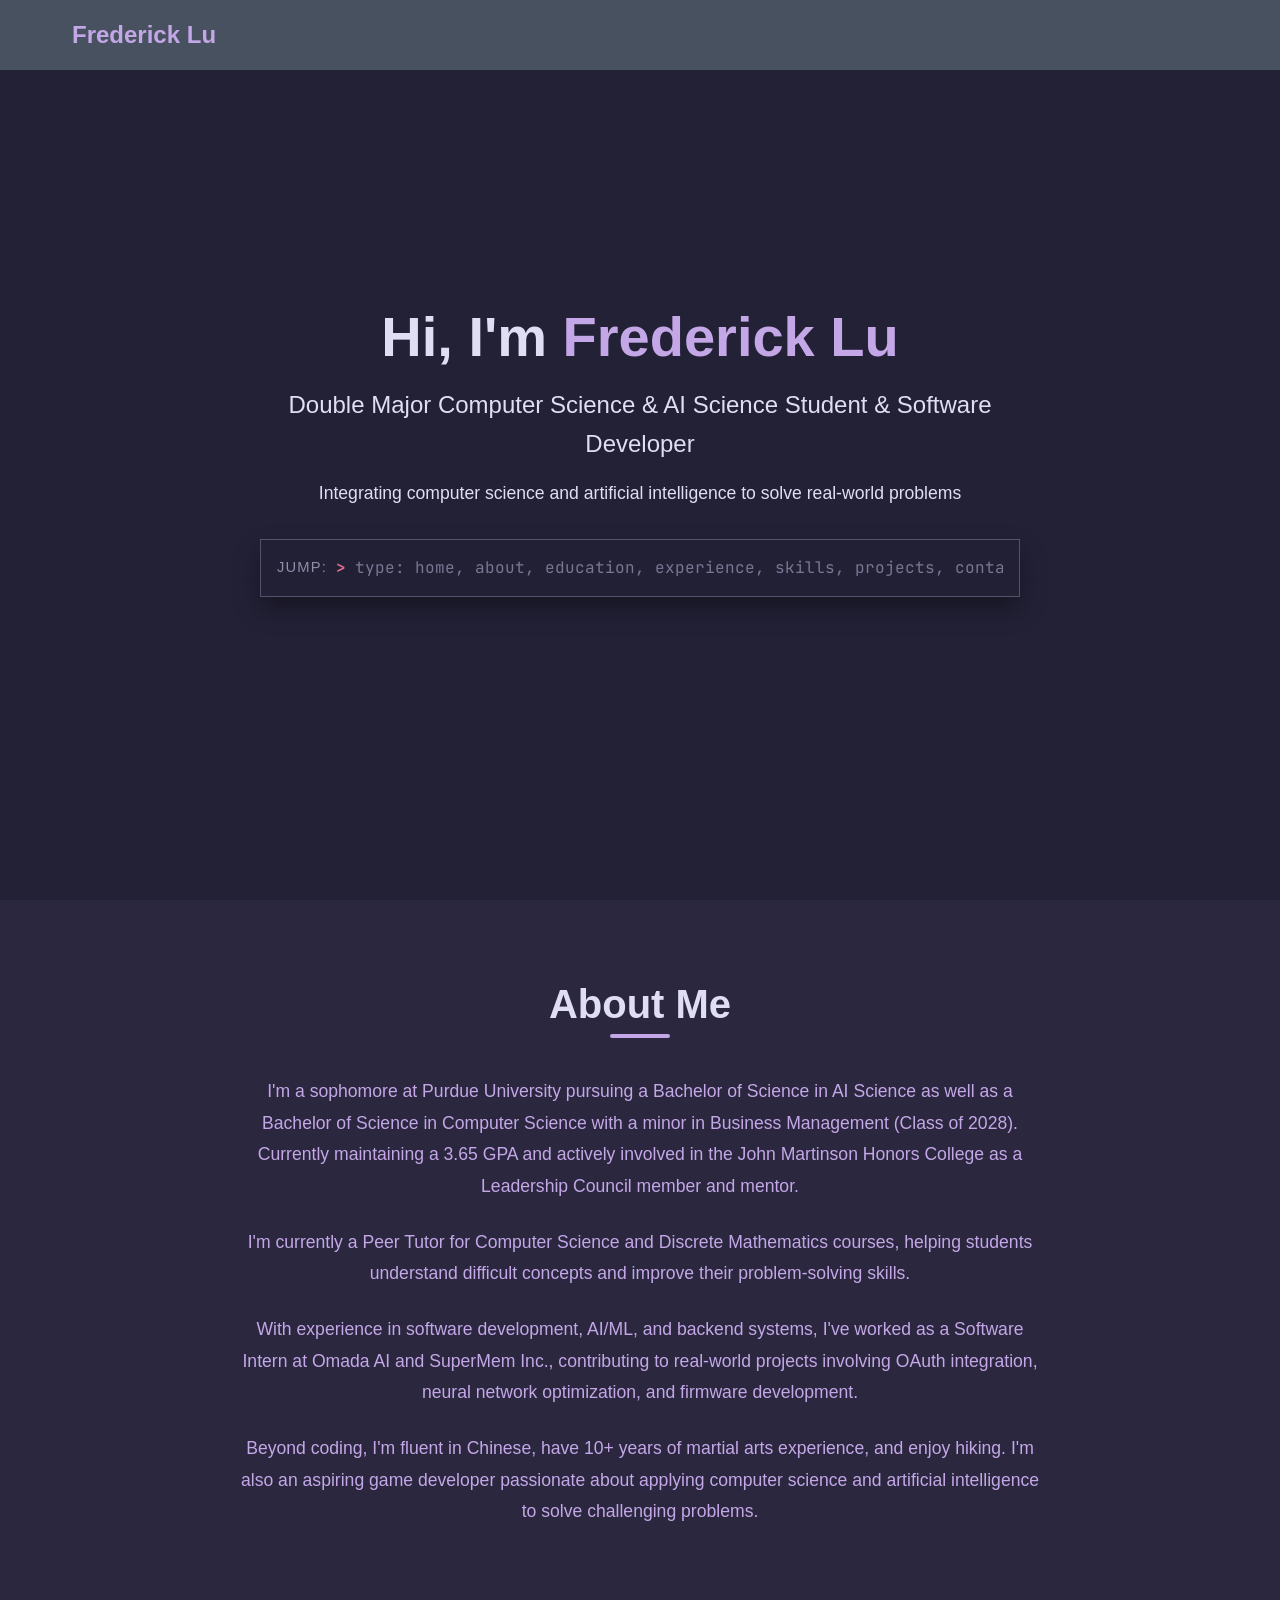
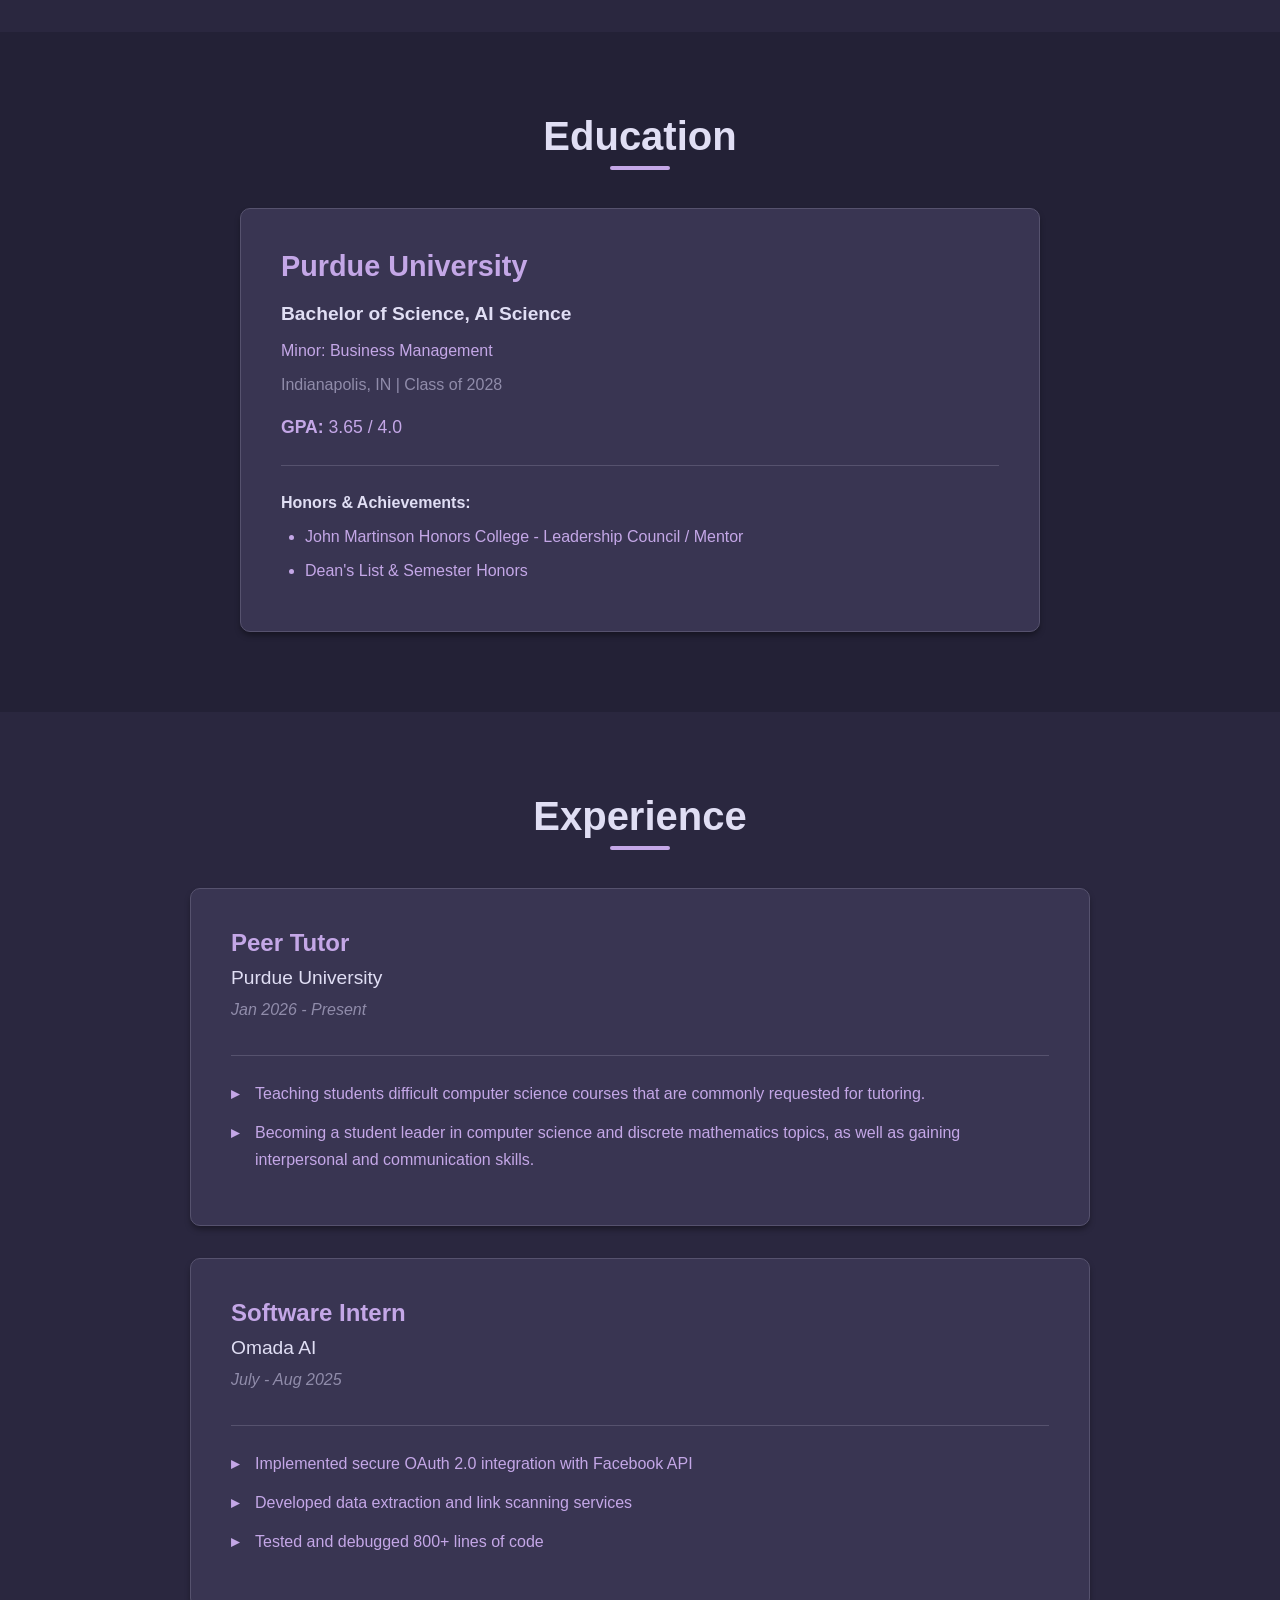
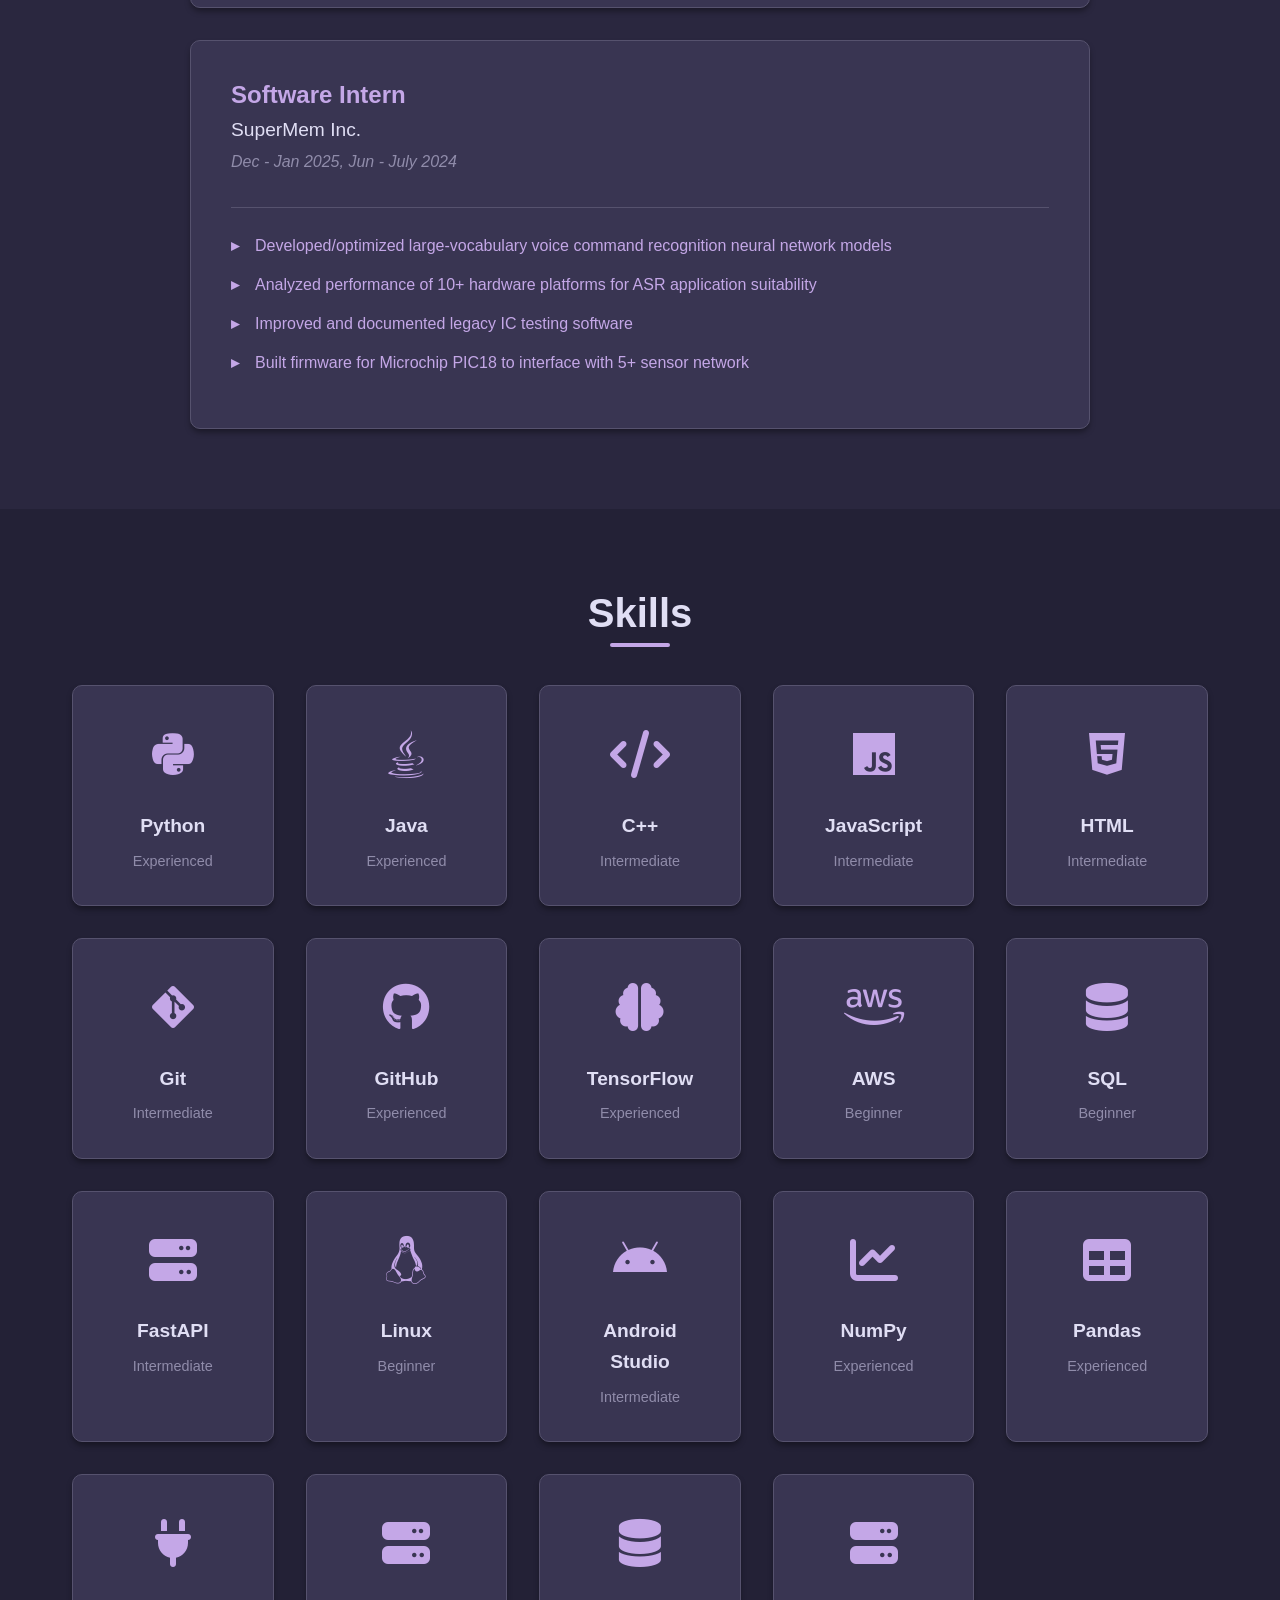
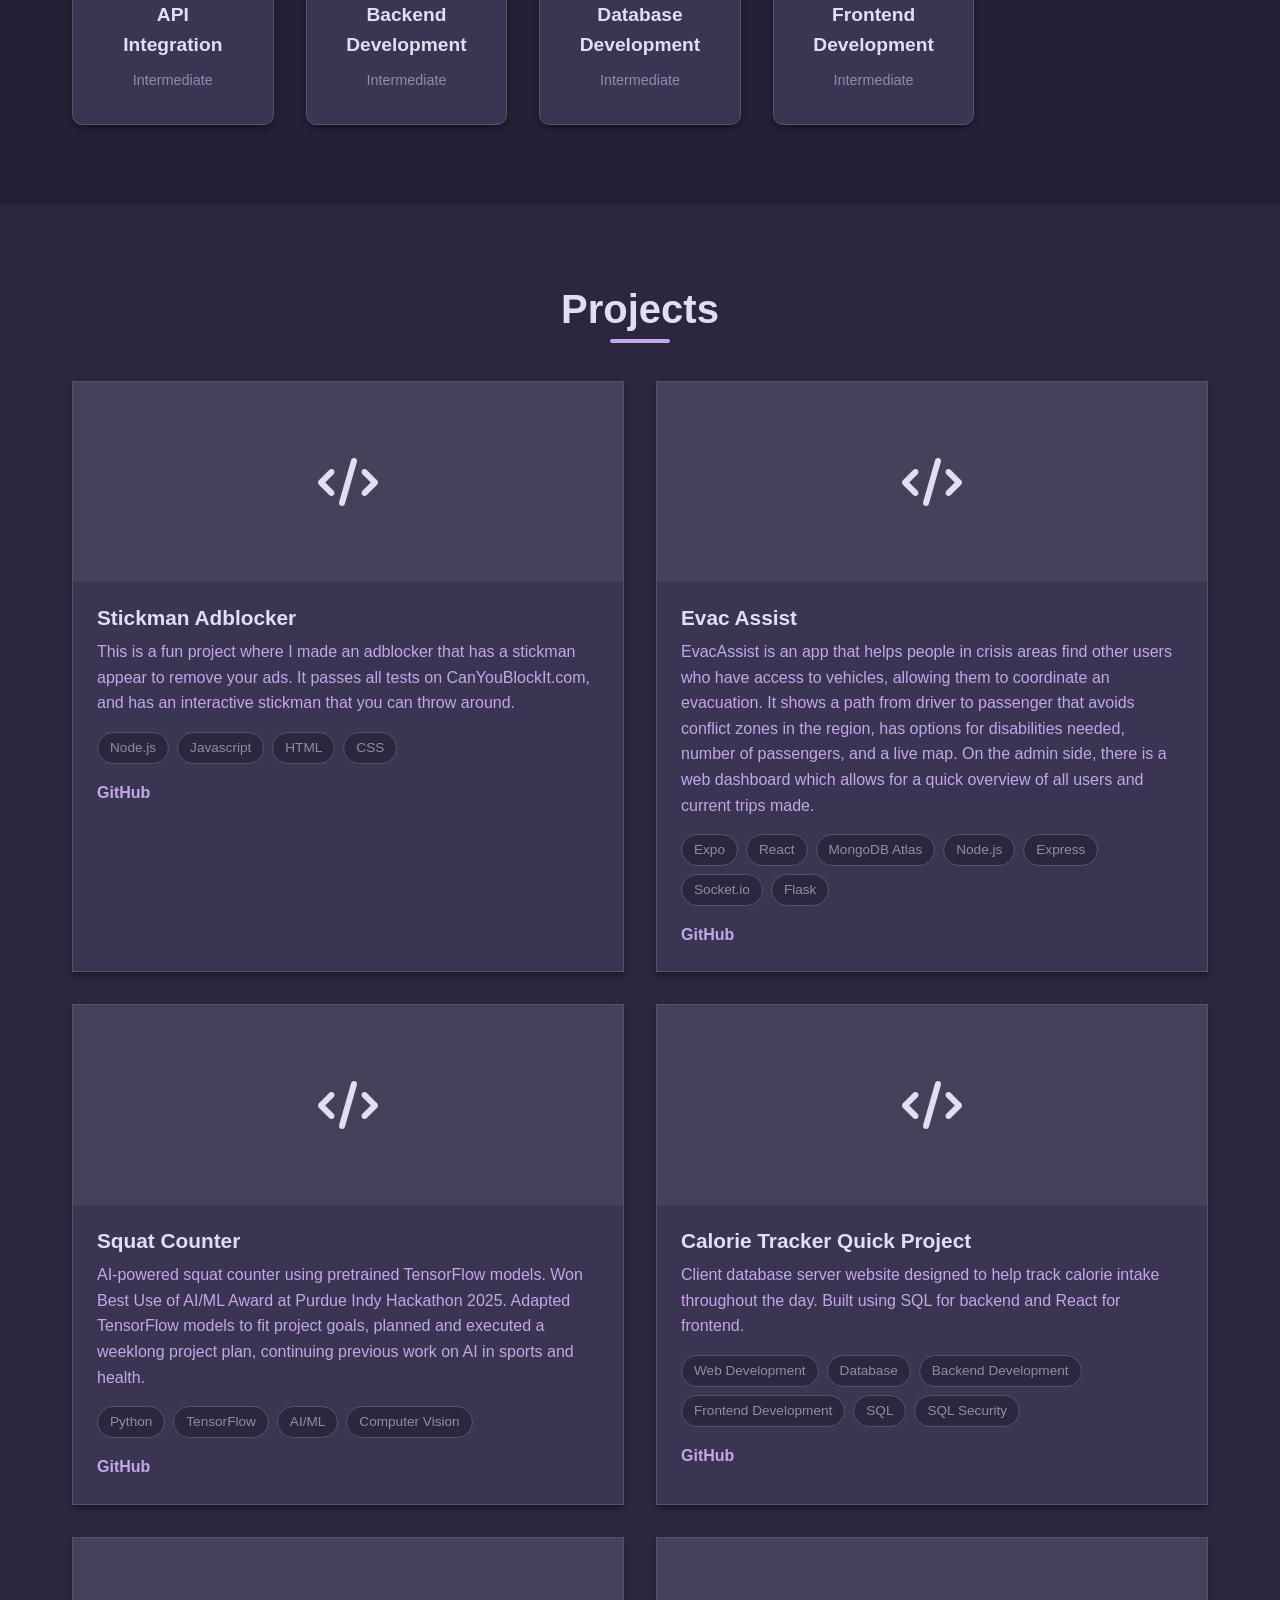
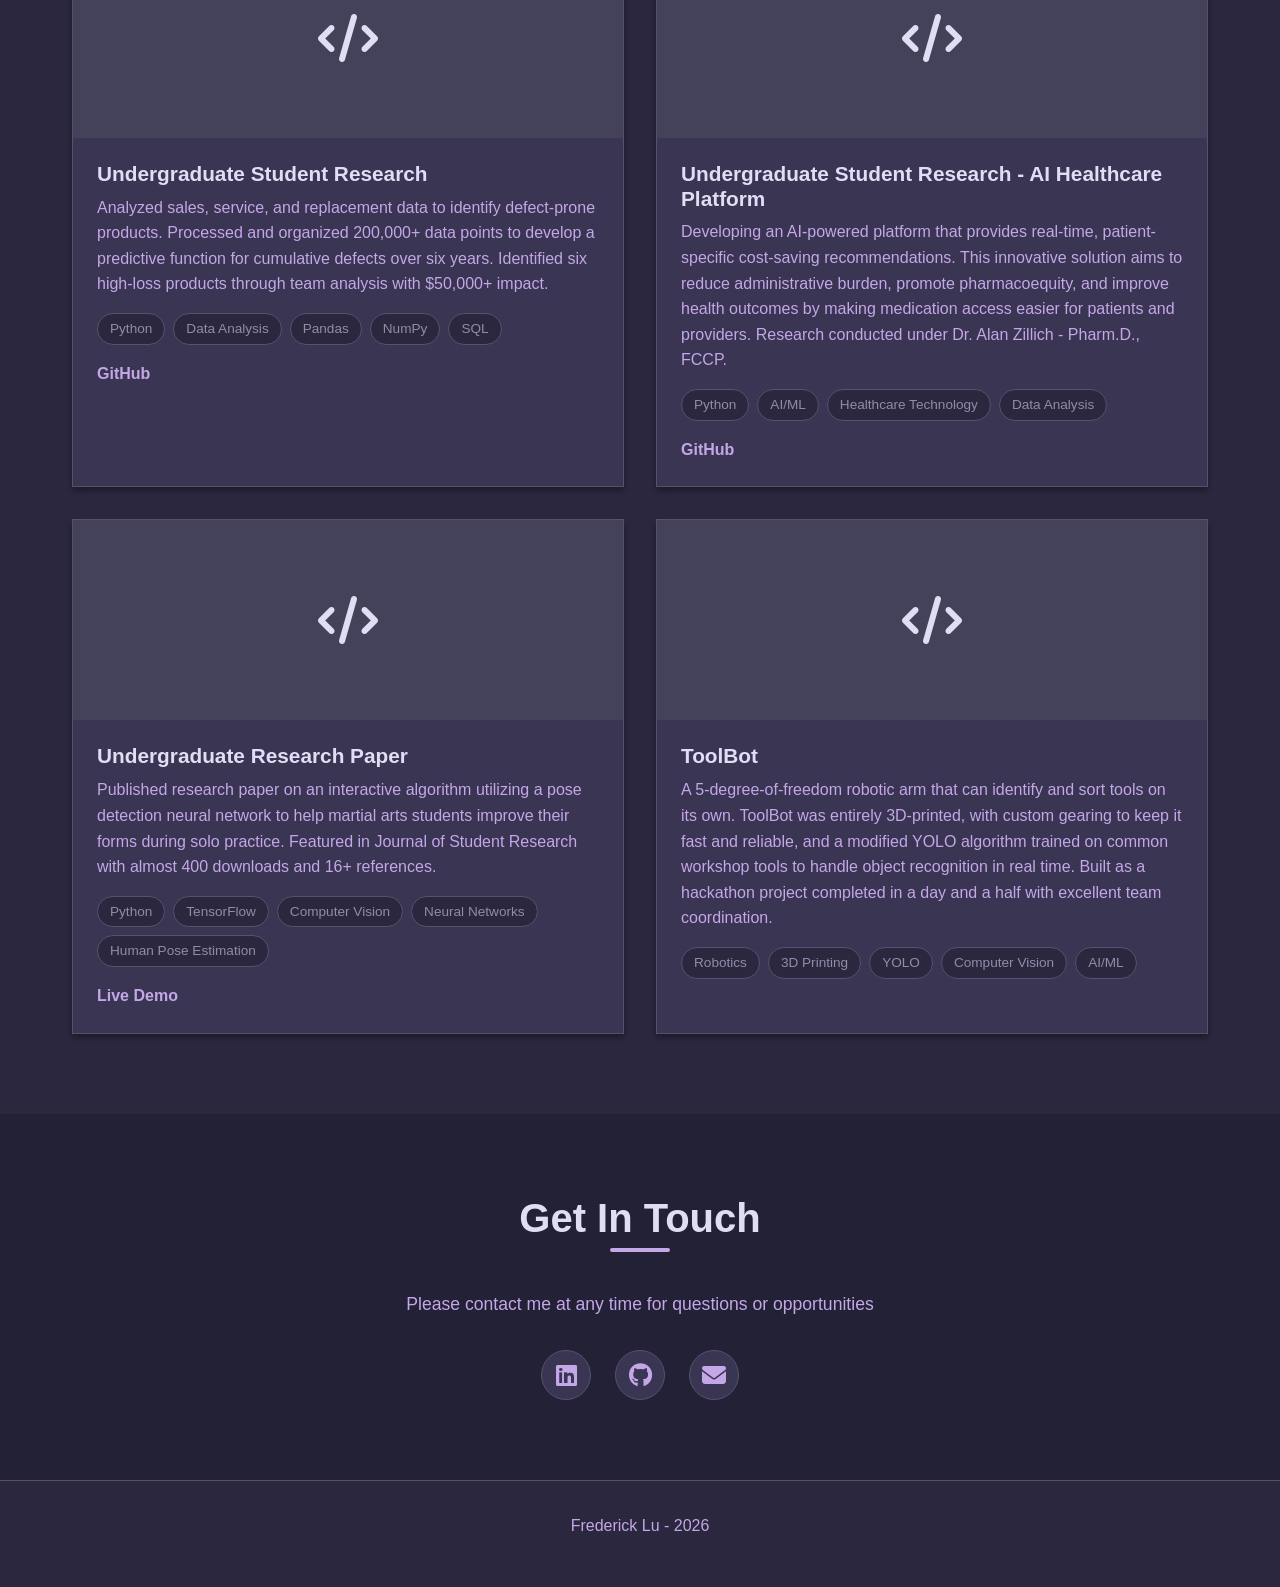
==== commit 2b774ab5: "changed to work with github pages" ====
--- a/index.html
+++ b/index.html
@@ -22,10 +22,6 @@
     <meta name="twitter:description" content="Software developer and AI science student portfolio.">
     <meta name="twitter:image" content="assets/social/og-preview.svg">
 
-    <meta http-equiv="Cache-Control" content="no-cache, no-store, must-revalidate">
-    <meta http-equiv="Pragma" content="no-cache">
-    <meta http-equiv="Expires" content="0">
-
     <!-- Favicons -->
     <link rel="icon" type="image/svg+xml" href="assets/logos/rong-logo-mark.svg">
     <link rel="shortcut icon" href="assets/logos/rong-logo-mark.svg">
@@ -47,7 +43,7 @@
 </head>
 <body>
         <!-- Main Website Content -->
-        <div class="main-content" id="main-content" style="display: block; opacity: 1;">
+        <div class="main-content" id="main-content">
         <!-- Navigation -->
         <nav class="navbar" id="navbar">
             <div class="container">
--- a/css/style.css
+++ b/css/style.css
@@ -12,16 +12,6 @@
     --bg-card-hover: #44415a;
     --border-color: #56526e;
     --text-on-accent: #232136;
-    --terminal-overlay: #1f1d2e;
-    --terminal-surface: #232136;
-    --terminal-header: #393552;
-    --terminal-border: #56526e;
-    --terminal-close: #eb6f92;
-    --terminal-minimize: #f6c177;
-    --terminal-maximize: #9ccfd8;
-    --terminal-prompt: #c4a7e7;
-    --terminal-error: #eb6f92;
-    --terminal-success: #9ccfd8;
     --shadow-sm: 0 1px 2px 0 rgba(0, 0, 0, 0.3);
     --shadow-md: 0 4px 6px -1px rgba(0, 0, 0, 0.4);
     --shadow-lg: 0 10px 15px -3px rgba(0, 0, 0, 0.5);
@@ -33,166 +23,6 @@
     background-color: var(--bg-dark);
     color: var(--text-primary);
     overflow-x: hidden;
-}
-
-/* ===== Terminal Overlay ===== */
-.terminal-overlay {
-    position: fixed;
-    top: 0;
-    left: 0;
-    width: 100%;
-    height: 100%;
-    background: var(--terminal-overlay);
-    z-index: 10000;
-    display: flex;
-    align-items: center;
-    justify-content: center;
-    font-family: 'JetBrains Mono', 'Courier New', monospace;
-}
-
-.terminal-container {
-    width: 90%;
-    max-width: 800px;
-    height: 70%;
-    max-height: 500px;
-    background: var(--terminal-surface);
-    border-radius: 8px;
-    box-shadow: 0 20px 60px rgba(0, 0, 0, 0.5);
-    display: flex;
-    flex-direction: column;
-    overflow: hidden;
-    border: 1px solid var(--terminal-border);
-}
-
-.terminal-header {
-    background: var(--terminal-header);
-    padding: 0.75rem 1rem;
-    display: flex;
-    align-items: center;
-    border-bottom: 1px solid var(--terminal-border);
-}
-
-.terminal-buttons {
-    display: flex;
-    gap: 0.5rem;
-    margin-right: 1rem;
-}
-
-.terminal-btn {
-    width: 12px;
-    height: 12px;
-    border-radius: 50%;
-    cursor: pointer;
-}
-
-.terminal-btn.close {
-    background: var(--terminal-close);
-}
-
-.terminal-btn.minimize {
-    background: var(--terminal-minimize);
-}
-
-.terminal-btn.maximize {
-    background: var(--terminal-maximize);
-}
-
-.terminal-title {
-    color: var(--text-primary);
-    font-size: 0.875rem;
-    font-weight: 500;
-    flex: 1;
-    text-align: center;
-}
-
-.terminal-body {
-    flex: 1;
-    padding: 1.5rem;
-    overflow-y: auto;
-    background: var(--terminal-surface);
-    color: var(--text-primary);
-    font-size: 0.9rem;
-    line-height: 1.6;
-}
-
-.terminal-body::-webkit-scrollbar {
-    width: 8px;
-}
-
-.terminal-body::-webkit-scrollbar-track {
-    background: var(--terminal-header);
-}
-
-.terminal-body::-webkit-scrollbar-thumb {
-    background: var(--terminal-border);
-    border-radius: 4px;
-}
-
-.terminal-body::-webkit-scrollbar-thumb:hover {
-    background: var(--text-muted);
-}
-
-.terminal-output {
-    margin-bottom: 1rem;
-    min-height: calc(100% - 3rem);
-}
-
-.terminal-line {
-    margin-bottom: 0.5rem;
-    display: flex;
-    align-items: flex-start;
-}
-
-.terminal-prompt {
-    color: var(--terminal-prompt);
-    margin-right: 0.5rem;
-    user-select: none;
-}
-
-.terminal-text {
-    color: var(--text-primary);
-    word-wrap: break-word;
-}
-
-.terminal-text.terminal-error {
-    color: var(--terminal-error);
-}
-
-.terminal-text.terminal-success {
-    color: var(--terminal-success);
-}
-
-.terminal-input-line {
-    display: flex;
-    align-items: center;
-    margin-top: auto;
-}
-
-.terminal-input {
-    flex: 1;
-    background: transparent;
-    border: none;
-    color: var(--text-primary);
-    font-family: 'JetBrains Mono', 'Courier New', monospace;
-    font-size: 0.9rem;
-    outline: none;
-    padding: 0;
-    margin-left: 0.5rem;
-}
-
-.terminal-input::placeholder {
-    color: var(--text-muted);
-}
-
-@keyframes blink {
-    0%, 50% { opacity: 1; }
-    51%, 100% { opacity: 0; }
-}
-
-/* Main content initially hidden */
-.main-content {
-    opacity: 0;
-    transition: opacity 0.5s ease;
 }
 
 /* ===== Container ===== */
@@ -231,51 +61,6 @@
     color: var(--primary-color);
 }
 
-.nav-menu {
-    display: flex;
-    gap: 2rem;
-}
-
-.nav-link {
-    color: var(--text-secondary);
-    font-weight: 500;
-    transition: var(--transition);
-    position: relative;
-}
-
-.nav-link:hover {
-    color: var(--primary-color);
-}
-
-.nav-link::after {
-    content: '';
-    position: absolute;
-    bottom: -5px;
-    left: 0;
-    width: 0;
-    height: 2px;
-    background: var(--primary-color);
-    transition: var(--transition);
-}
-
-.nav-link:hover::after {
-    width: 100%;
-}
-
-.hamburger {
-    display: none;
-    flex-direction: column;
-    gap: 5px;
-    cursor: pointer;
-}
-
-.hamburger span {
-    width: 25px;
-    height: 3px;
-    background: var(--text-primary);
-    transition: var(--transition);
-}
-
 /* ===== Hero Section ===== */
 .hero {
     min-height: 100vh;
@@ -321,14 +106,6 @@
     margin-bottom: 2rem;
     opacity: 0.8;
     animation: fadeInUp 0.8s ease 0.4s both;
-}
-
-.hero-buttons {
-    display: flex;
-    gap: 1rem;
-    justify-content: center;
-    flex-wrap: wrap;
-    animation: fadeInUp 0.8s ease 0.6s both;
 }
 
 .hero-terminal-nav {
@@ -757,39 +534,6 @@
     margin-bottom: 2rem;
 }
 
-.contact-form {
-    text-align: left;
-    margin-bottom: 2rem;
-}
-
-.form-group {
-    margin-bottom: 1.5rem;
-}
-
-.form-group input,
-.form-group textarea {
-    width: 100%;
-    padding: 1rem;
-    border: 2px solid var(--border-color);
-    border-radius: 8px;
-    font-size: 1rem;
-    transition: var(--transition);
-    background: var(--bg-card);
-    color: var(--text-primary);
-}
-
-.form-group input::placeholder,
-.form-group textarea::placeholder {
-    color: var(--text-muted);
-}
-
-.form-group input:focus,
-.form-group textarea:focus {
-    outline: none;
-    border-color: var(--primary-color);
-    background: var(--bg-card-hover);
-}
-
 .social-links {
     display: flex;
     justify-content: center;
@@ -841,28 +585,6 @@
 
 /* ===== Responsive Design ===== */
 @media (max-width: 768px) {
-    .hamburger {
-        display: flex;
-    }
-
-    .nav-menu {
-        position: fixed;
-        left: -100%;
-        top: 70px;
-        flex-direction: column;
-        background: var(--bg-card);
-        width: 100%;
-        text-align: center;
-        transition: var(--transition);
-        box-shadow: var(--shadow-md);
-        padding: 2rem 0;
-        border-top: 1px solid var(--border-color);
-    }
-
-    .nav-menu.active {
-        left: 0;
-    }
-
     .hero-title {
         font-size: 2.5rem;
     }
@@ -909,25 +631,8 @@
         font-size: 2rem;
     }
 
-    .hero-buttons {
-        flex-direction: column;
-    }
-
     .btn {
         width: 100%;
     }
-    
-    /* Terminal mobile styles */
-    .terminal-container {
-        width: 100%;
-        height: 100%;
-        max-height: 100%;
-        border-radius: 0;
-    }
-    
-    .terminal-body {
-        font-size: 0.8rem;
-        padding: 1rem;
-    }
-}
-
+}
+
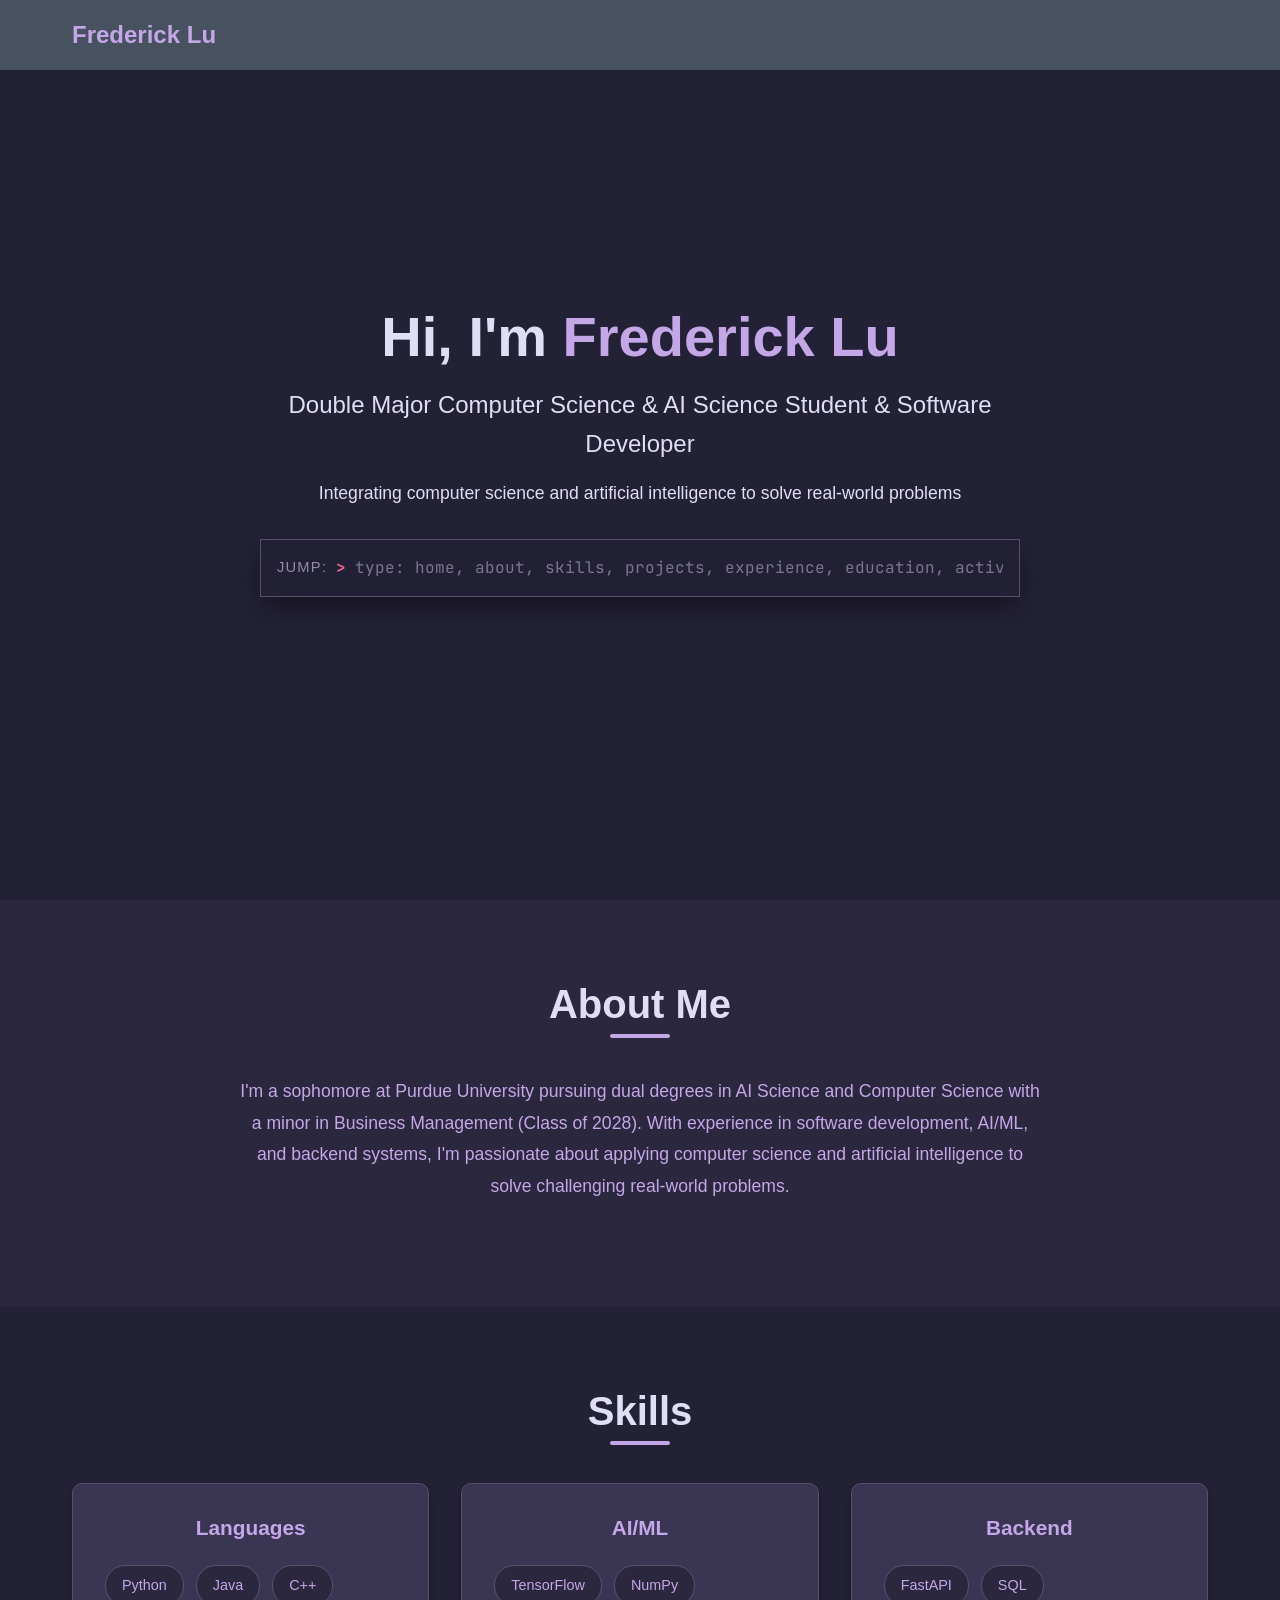
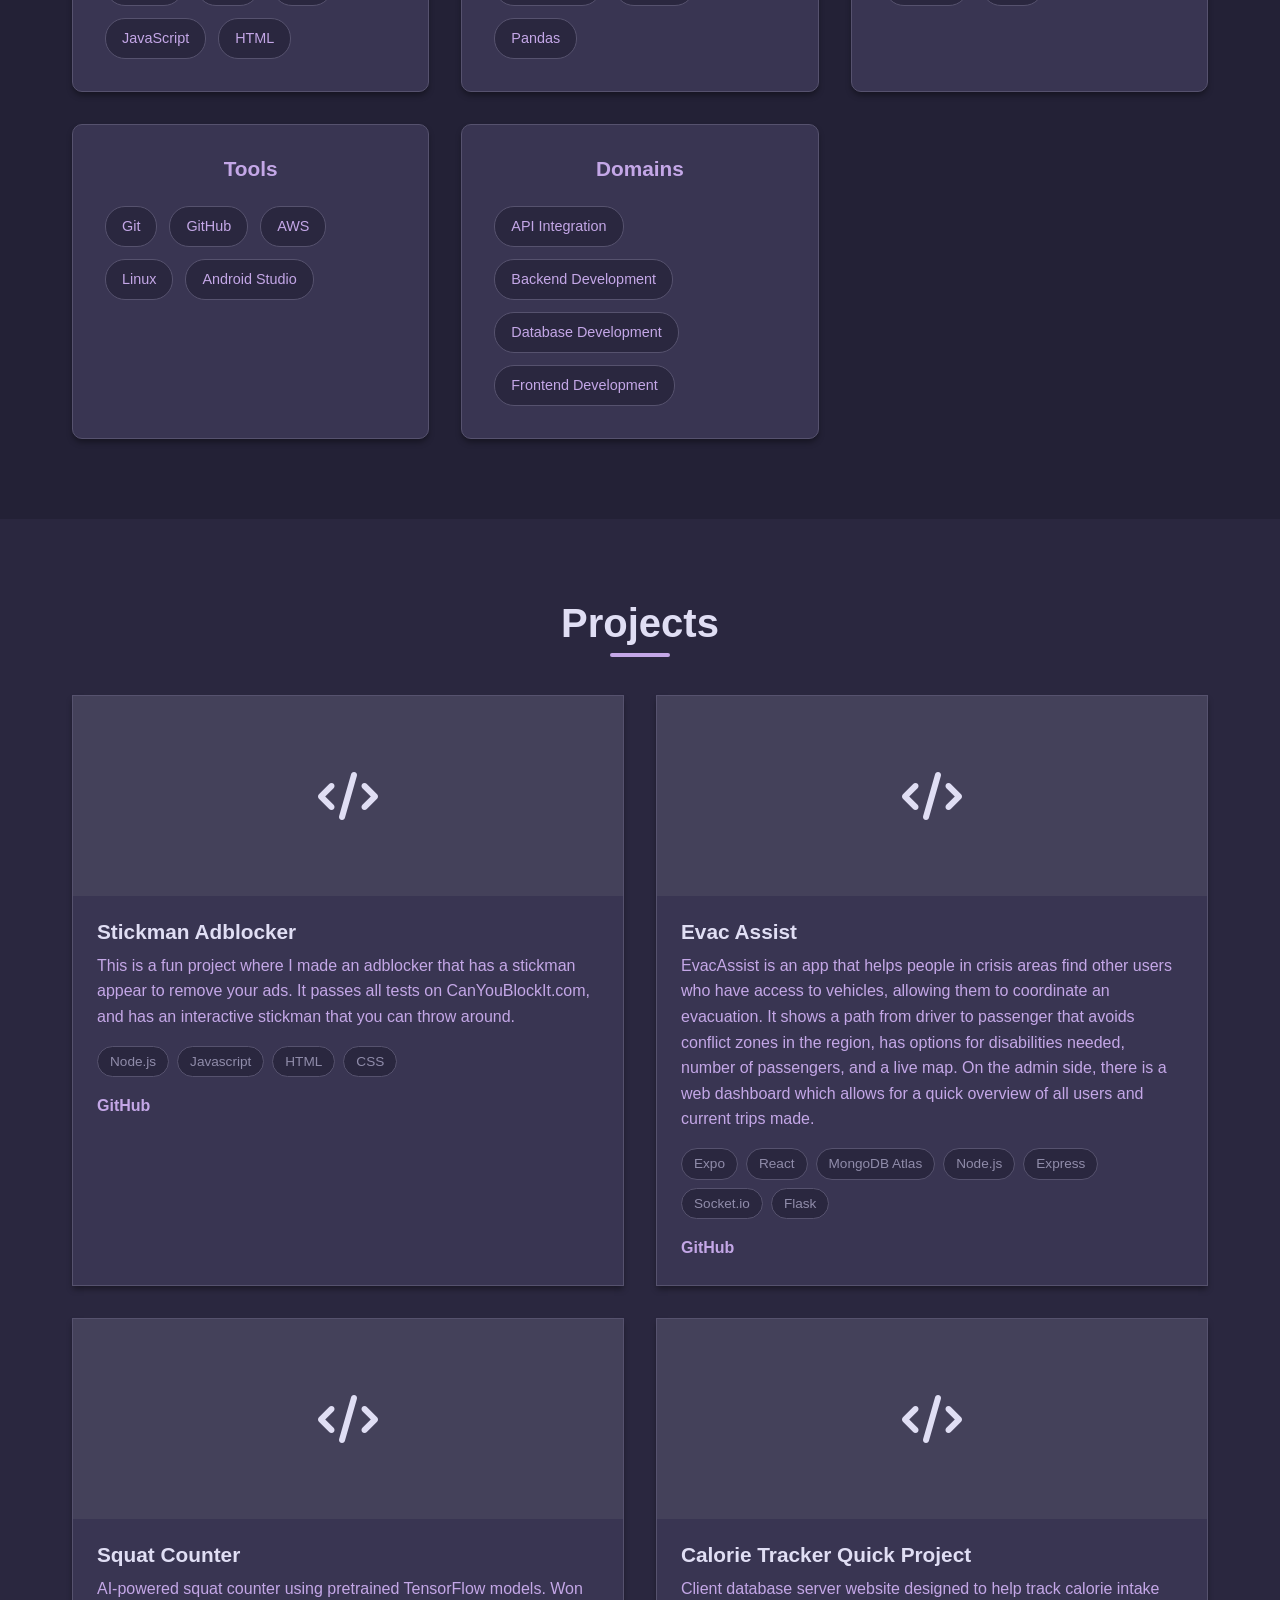
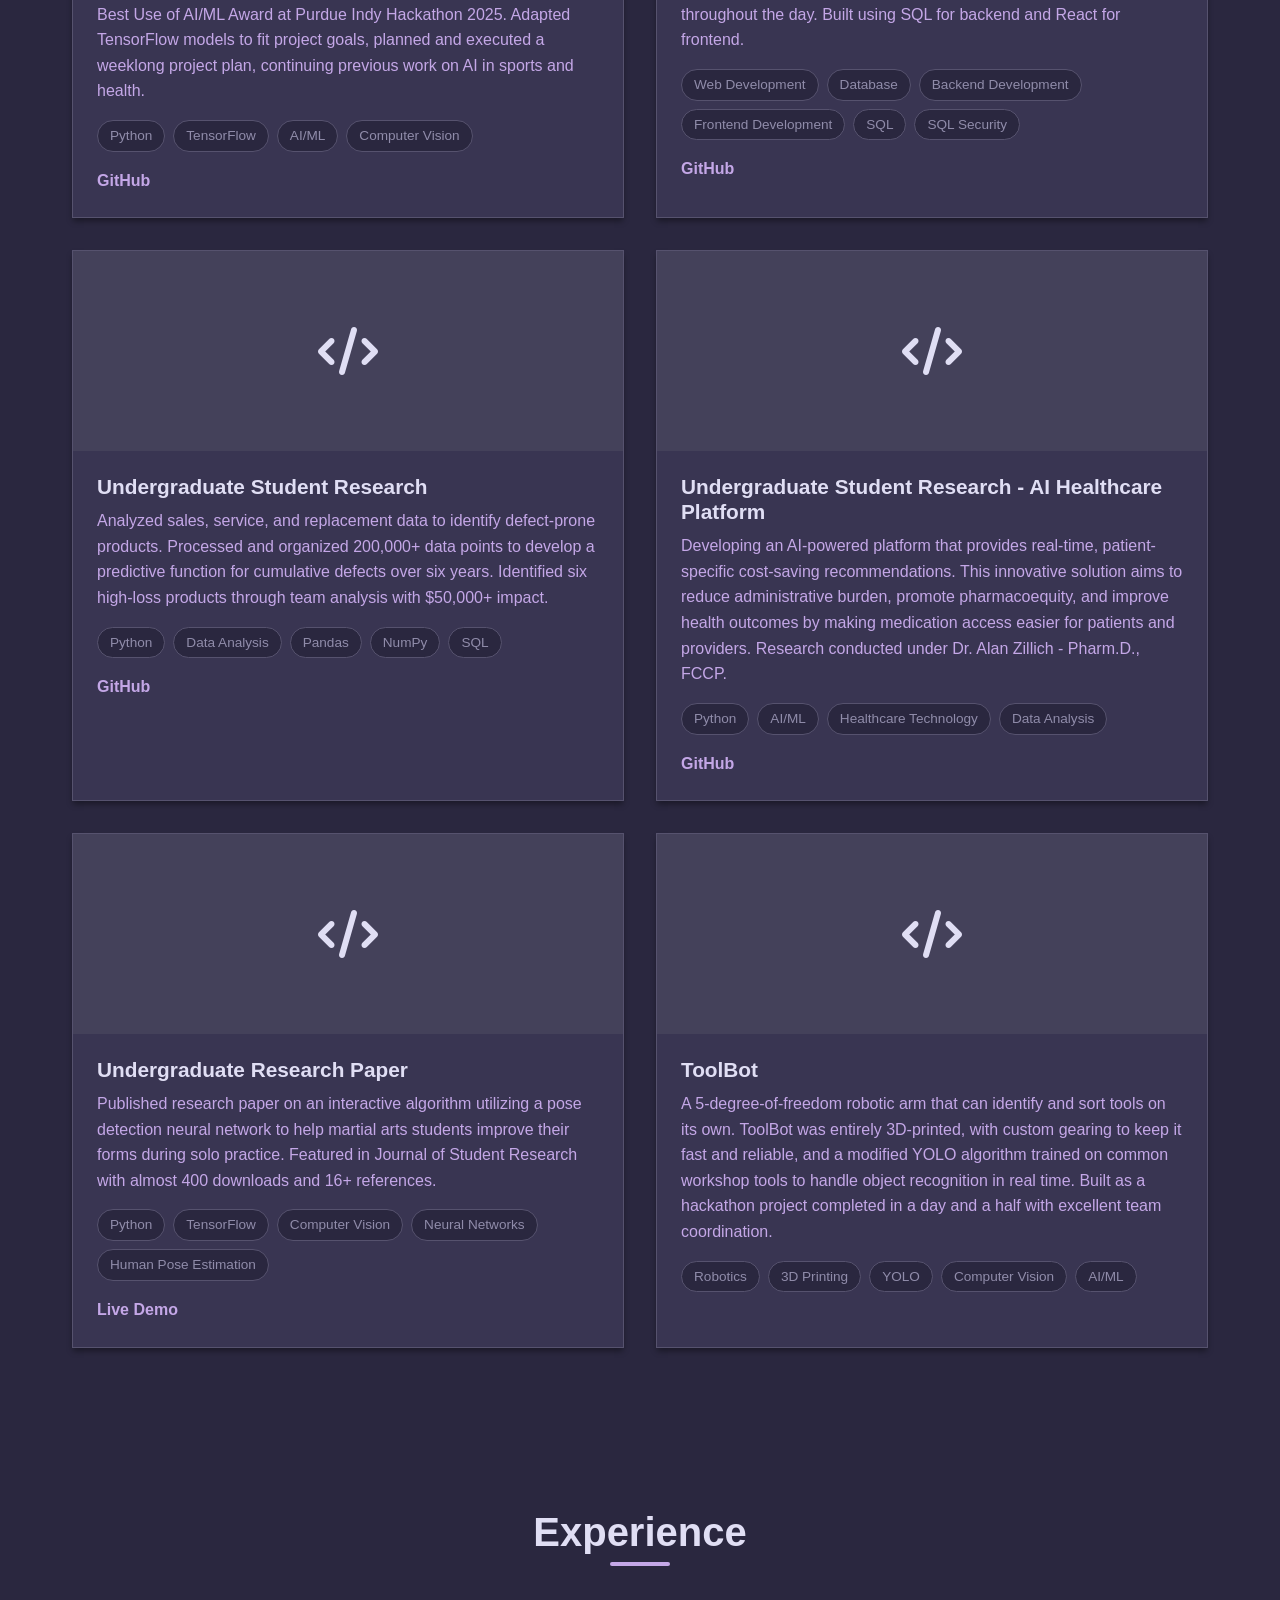
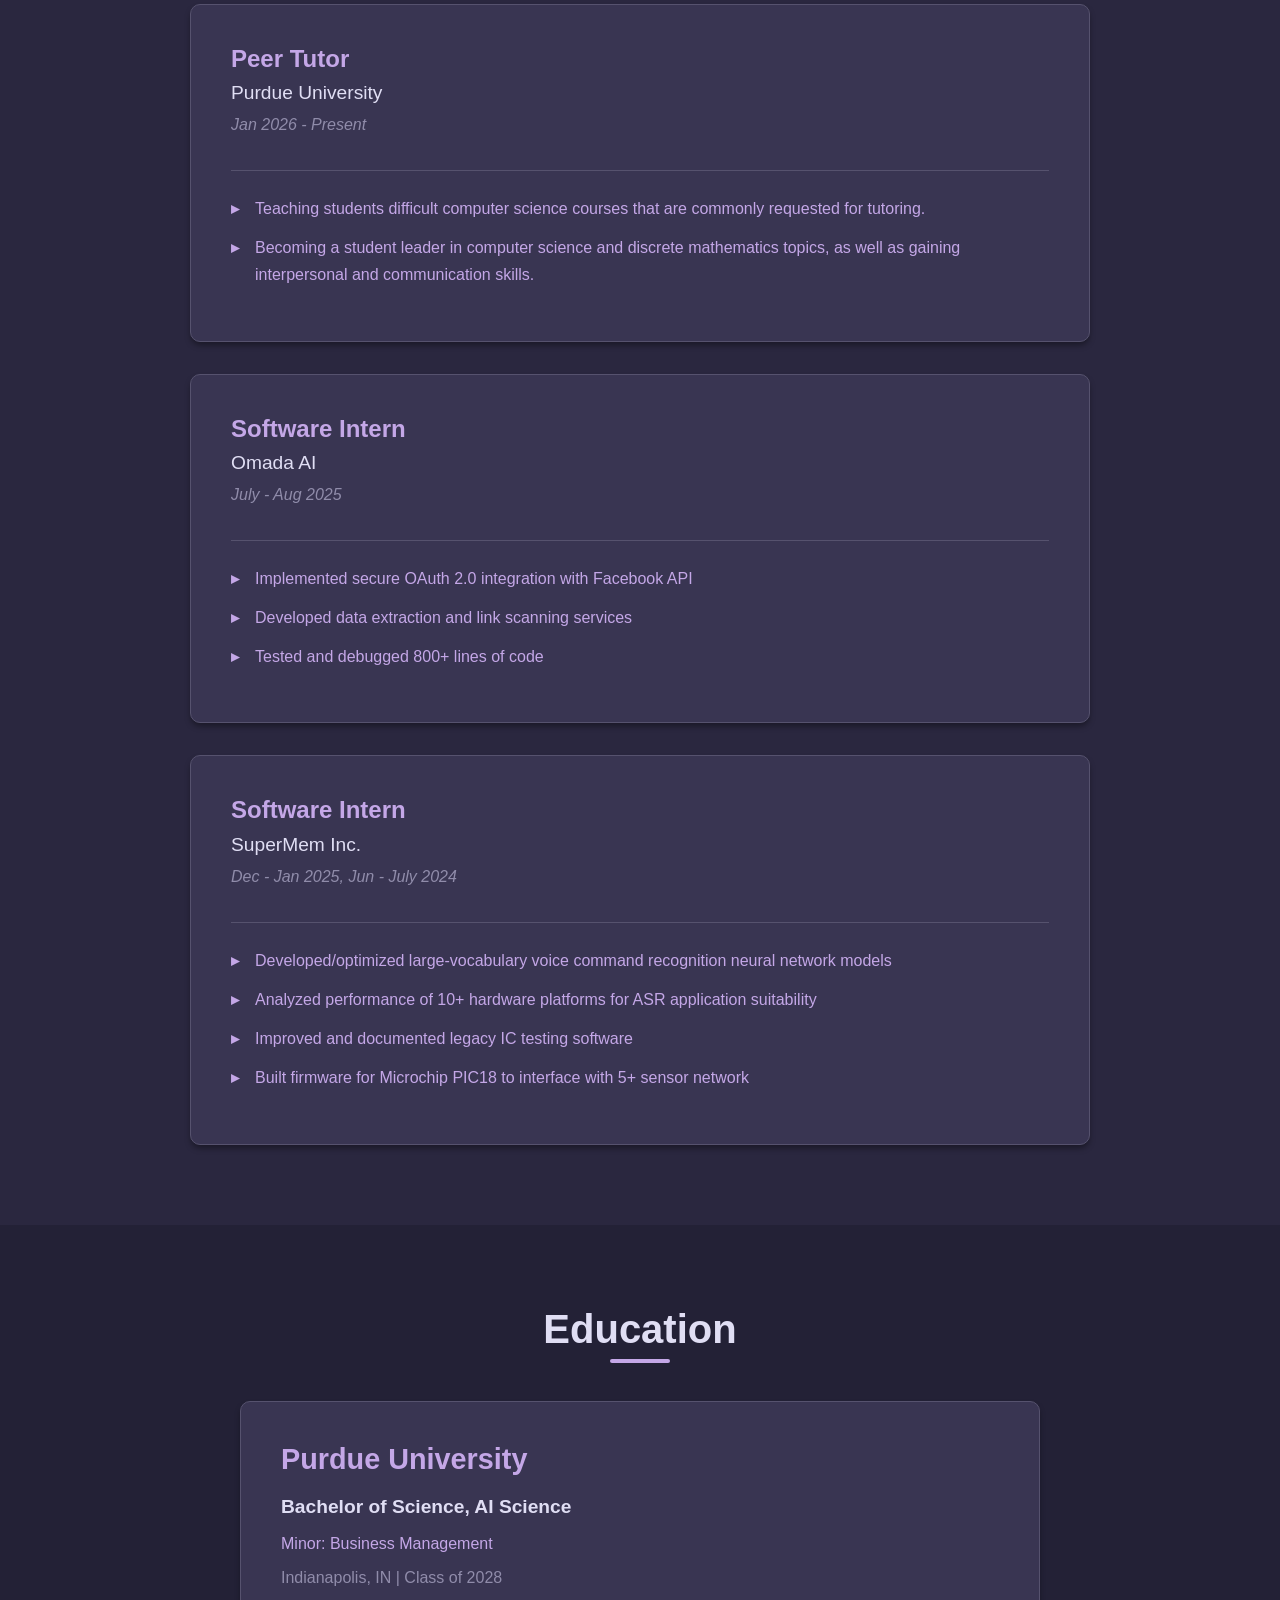
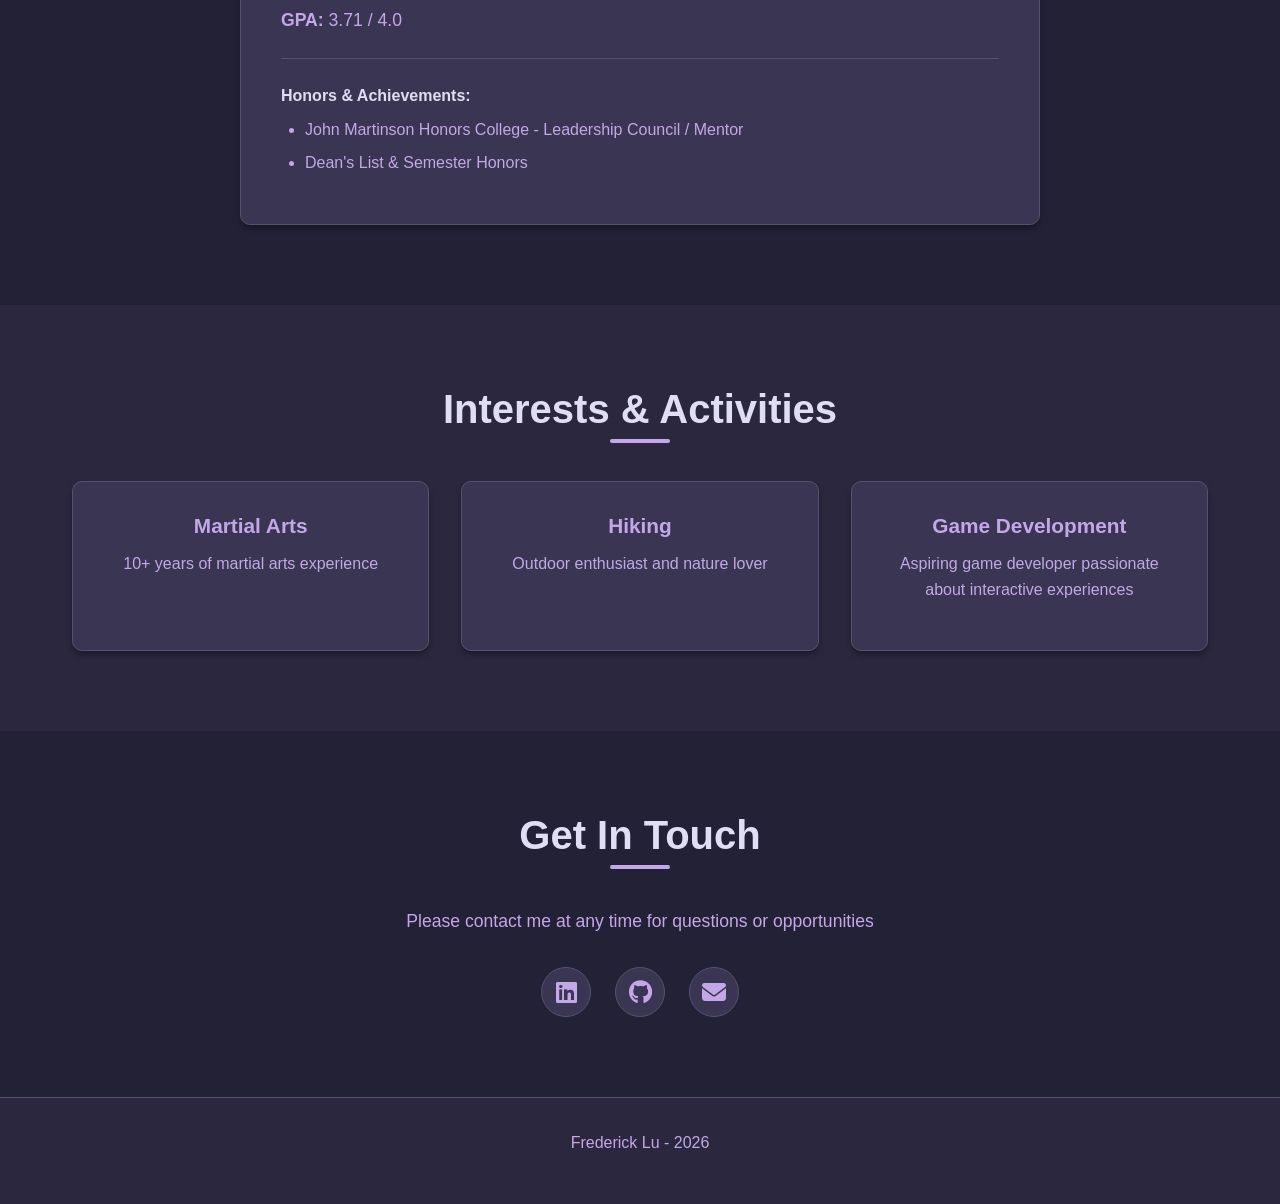
==== commit fb88475a: "Changed format and adjusted look of personal website" ====
--- a/index.html
+++ b/index.html
@@ -12,20 +12,11 @@
     <meta property="og:type" content="website">
     <meta property="og:title" content="Frederick Lu - Computer Science & AI Science">
     <meta property="og:description" content="Software developer and AI science student portfolio.">
-    <meta property="og:image" content="assets/social/og-preview.svg">
-    <meta property="og:image:width" content="1200">
-    <meta property="og:image:height" content="630">
 
     <!-- Twitter Card -->
     <meta name="twitter:card" content="summary_large_image">
     <meta name="twitter:title" content="Frederick Lu - Computer Science & AI Science">
     <meta name="twitter:description" content="Software developer and AI science student portfolio.">
-    <meta name="twitter:image" content="assets/social/og-preview.svg">
-
-    <!-- Favicons -->
-    <link rel="icon" type="image/svg+xml" href="assets/logos/rong-logo-mark.svg">
-    <link rel="shortcut icon" href="assets/logos/rong-logo-mark.svg">
-    <link rel="apple-touch-icon" href="assets/logos/rong-logo-mark.svg">
 
     <title>Frederick Lu - Double Major Computer Science & AI Science Student & Software Developer</title>
     
@@ -71,7 +62,7 @@
                             type="text"
                             autocomplete="off"
                             spellcheck="false"
-                            placeholder="type a section: about, education, experience, skills, projects, contact"
+                            placeholder="type a section: about, skills, projects, experience, education, activities, contact"
                         >
                     </form>
                 </div>
@@ -84,11 +75,38 @@
                 <h2 class="section-title">About Me</h2>
                 <div class="about-content">
                     <div class="about-text">
-                        <p>I'm a sophomore at Purdue University pursuing a Bachelor of Science in AI Science as well as a Bachelor of Science in Computer Science with a minor in Business Management (Class of 2028). Currently maintaining a 3.65 GPA and actively involved in the John Martinson Honors College as a Leadership Council member and mentor.</p>
-                        <p>I'm currently a Peer Tutor for Computer Science and Discrete Mathematics courses, helping students understand difficult concepts and improve their problem-solving skills.</p>
-                        <p>With experience in software development, AI/ML, and backend systems, I've worked as a Software Intern at Omada AI and SuperMem Inc., contributing to real-world projects involving OAuth integration, neural network optimization, and firmware development.</p>
-                        <p>Beyond coding, I'm fluent in Chinese, have 10+ years of martial arts experience, and enjoy hiking. I'm also an aspiring game developer passionate about applying computer science and artificial intelligence to solve challenging problems.</p>
+                        <p>I'm a sophomore at Purdue University pursuing dual degrees in AI Science and Computer Science with a minor in Business Management (Class of 2028). With experience in software development, AI/ML, and backend systems, I'm passionate about applying computer science and artificial intelligence to solve challenging real-world problems.</p>
                     </div>
+                </div>
+            </div>
+        </section>
+
+        <!-- Skills Section -->
+        <section id="skills" class="skills">
+            <div class="container">
+                <h2 class="section-title">Skills</h2>
+                <div class="skills-categories" id="skills-categories">
+                    <!-- Skills will be dynamically loaded and categorized from config.json -->
+                </div>
+            </div>
+        </section>
+
+        <!-- Projects Section -->
+        <section id="projects" class="projects">
+            <div class="container">
+                <h2 class="section-title">Projects</h2>
+                <div class="projects-grid" id="projects-grid">
+                    <!-- Projects will be dynamically loaded from projects.json -->
+                </div>
+            </div>
+        </section>
+
+        <!-- Experience Section -->
+        <section id="experience" class="experience">
+            <div class="container">
+                <h2 class="section-title">Experience</h2>
+                <div class="experience-container" id="experience-container">
+                    <!-- Experience will be dynamically loaded from config.json -->
                 </div>
             </div>
         </section>
@@ -103,7 +121,7 @@
                         <p class="education-degree">Bachelor of Science, AI Science</p>
                         <p class="education-minor">Minor: Business Management</p>
                         <p class="education-location">Indianapolis, IN | Class of 2028</p>
-                        <p class="education-gpa"><strong>GPA:</strong> 3.65 / 4.0</p>
+                        <p class="education-gpa"><strong>GPA:</strong> <span id="education-gpa">3.71 / 4.0</span></p>
                         <div class="education-honors">
                             <p><strong>Honors & Achievements:</strong></p>
                             <ul>
@@ -116,32 +134,12 @@
             </div>
         </section>
 
-        <!-- Experience Section -->
-        <section id="experience" class="experience">
+        <!-- Activities Section -->
+        <section id="activities" class="activities">
             <div class="container">
-                <h2 class="section-title">Experience</h2>
-                <div class="experience-container" id="experience-container">
-                    <!-- Experience will be dynamically loaded from config.json -->
-                </div>
-            </div>
-        </section>
-
-        <!-- Skills Section -->
-        <section id="skills" class="skills">
-            <div class="container">
-                <h2 class="section-title">Skills</h2>
-                <div class="skills-grid" id="skills-grid">
-                    <!-- Skills will be dynamically loaded from skills.json -->
-                </div>
-            </div>
-        </section>
-
-        <!-- Projects Section -->
-        <section id="projects" class="projects">
-            <div class="container">
-                <h2 class="section-title">Projects</h2>
-                <div class="projects-grid" id="projects-grid">
-                    <!-- Projects will be dynamically loaded from projects.json -->
+                <h2 class="section-title">Interests & Activities</h2>
+                <div class="activities-grid" id="activities-grid">
+                    <!-- Activities will be dynamically loaded from config.json -->
                 </div>
             </div>
         </section>
--- a/css/style.css
+++ b/css/style.css
@@ -393,46 +393,50 @@
 }
 
 /* ===== Skills Section ===== */
-.skills-grid {
+.skills-categories {
     display: grid;
-    grid-template-columns: repeat(auto-fit, minmax(200px, 1fr));
+    grid-template-columns: repeat(auto-fit, minmax(280px, 1fr));
     gap: 2rem;
     margin-top: 2rem;
 }
 
-.skill-card {
+.skill-category {
     background: var(--bg-card);
     padding: 2rem;
     border-radius: 10px;
-    text-align: center;
     box-shadow: var(--shadow-md);
     transition: var(--transition);
     border: 1px solid var(--border-color);
 }
 
-.skill-card:hover {
+.skill-category:hover {
     transform: translateY(-5px);
     box-shadow: var(--shadow-lg);
     background: var(--bg-card-hover);
     border-color: var(--primary-color);
 }
 
-.skill-icon {
-    font-size: 3rem;
-    margin-bottom: 1rem;
-    color: var(--primary-color);
-}
-
-.skill-name {
-    font-size: 1.2rem;
-    font-weight: 600;
-    color: var(--text-primary);
-    margin-bottom: 0.5rem;
-}
-
-.skill-level {
+.skill-category-title {
+    font-size: 1.3rem;
+    font-weight: 600;
+    color: var(--primary-color);
+    margin-bottom: 1.5rem;
+    text-align: center;
+}
+
+.skill-list {
+    display: flex;
+    flex-wrap: wrap;
+    gap: 0.75rem;
+}
+
+.skill-tag {
+    background: var(--bg-darker);
+    padding: 0.5rem 1rem;
+    border-radius: 20px;
     font-size: 0.9rem;
-    color: var(--text-muted);
+    color: var(--text-secondary);
+    border: 1px solid var(--border-color);
 }
 
 /* ===== Projects Section ===== */
@@ -562,6 +566,48 @@
     border-color: var(--primary-color);
 }
 
+/* ===== Activities Section ===== */
+.activities {
+    background: var(--bg-darker);
+}
+
+.activities-grid {
+    display: grid;
+    grid-template-columns: repeat(auto-fit, minmax(300px, 1fr));
+    gap: 2rem;
+    margin-top: 2rem;
+}
+
+.activity-card {
+    background: var(--bg-card);
+    padding: 2rem;
+    border-radius: 10px;
+    text-align: center;
+    box-shadow: var(--shadow-md);
+    transition: var(--transition);
+    border: 1px solid var(--border-color);
+}
+
+.activity-card:hover {
+    transform: translateY(-5px);
+    box-shadow: var(--shadow-lg);
+    background: var(--bg-card-hover);
+    border-color: var(--primary-color);
+}
+
+.activity-title {
+    font-size: 1.3rem;
+    font-weight: 600;
+    color: var(--primary-color);
+    margin-bottom: 0.75rem;
+}
+
+.activity-description {
+    font-size: 1rem;
+    color: var(--text-secondary);
+    line-height: 1.6;
+}
+
 /* ===== Footer ===== */
 .footer {
     background: var(--bg-darker);
@@ -601,7 +647,7 @@
         padding: 0 1rem;
     }
 
-    .skills-grid,
+    .skills-categories,
     .projects-grid {
         grid-template-columns: 1fr;
     }
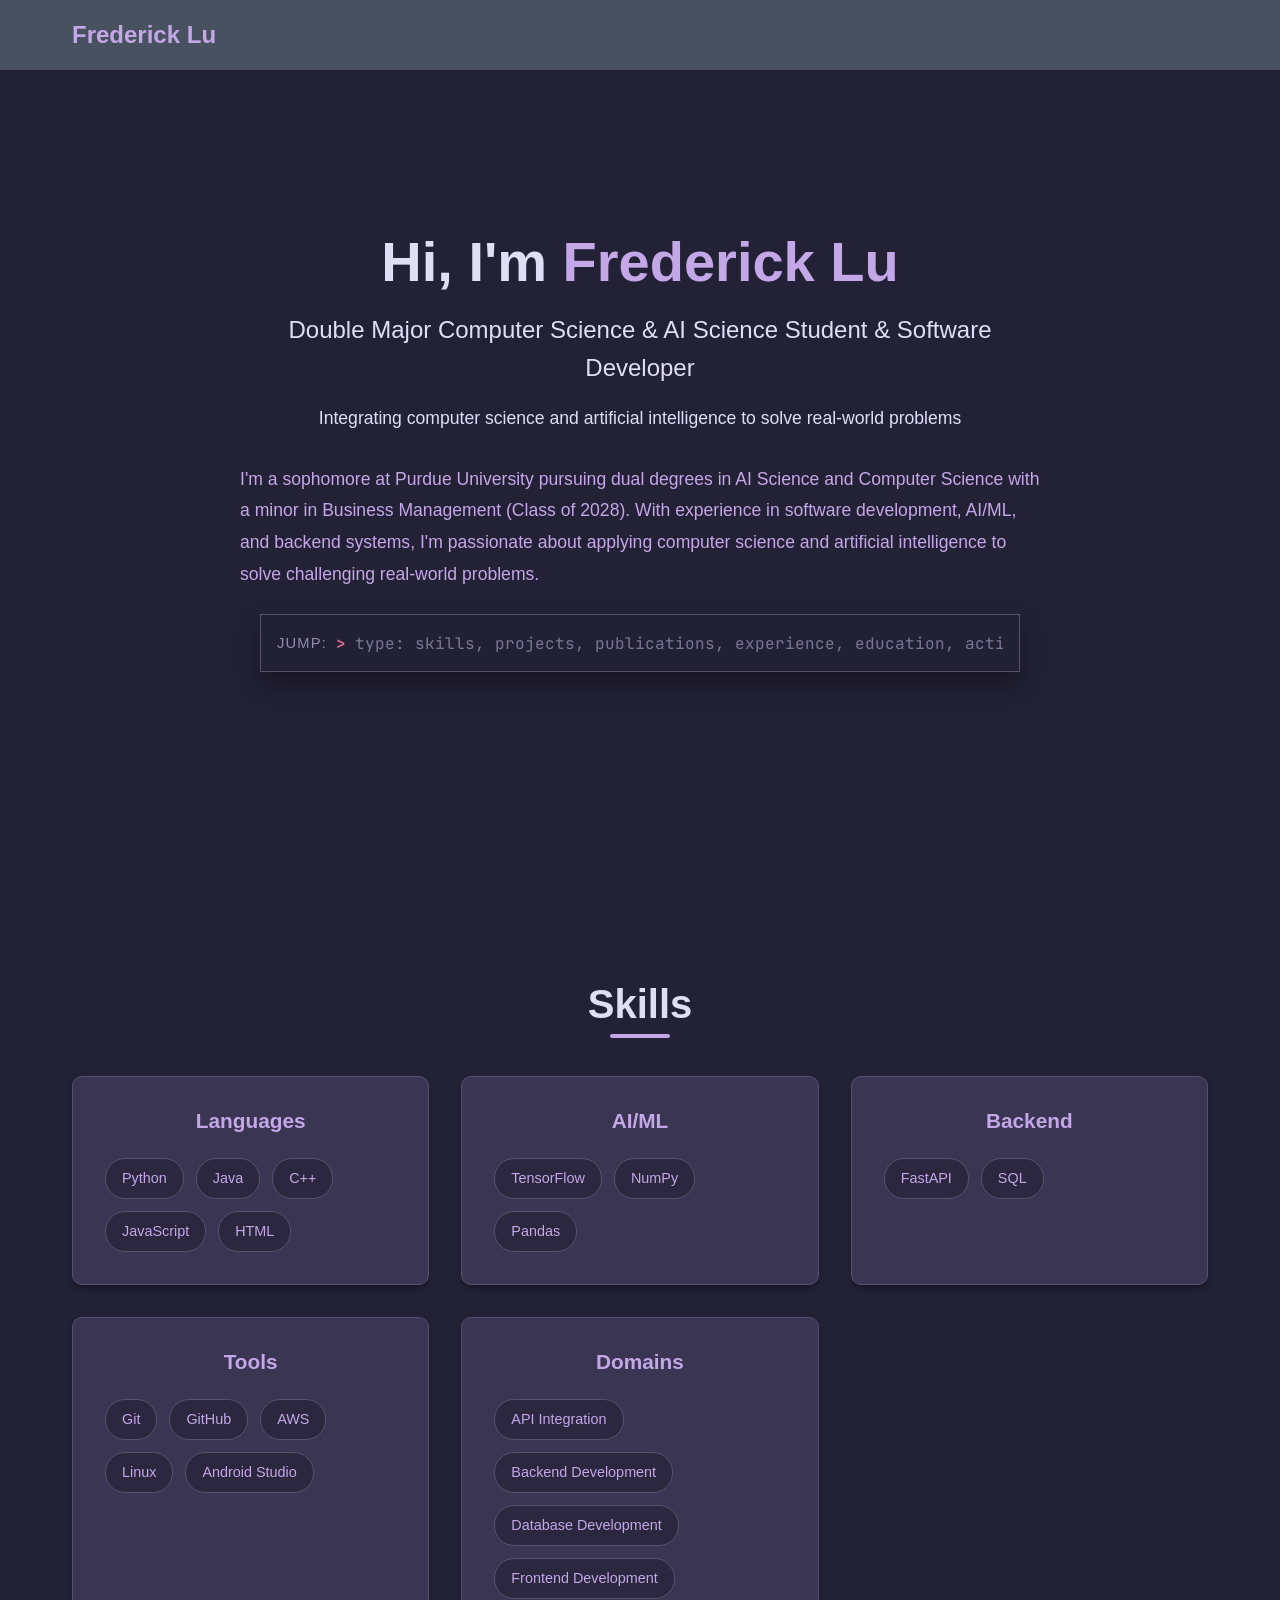
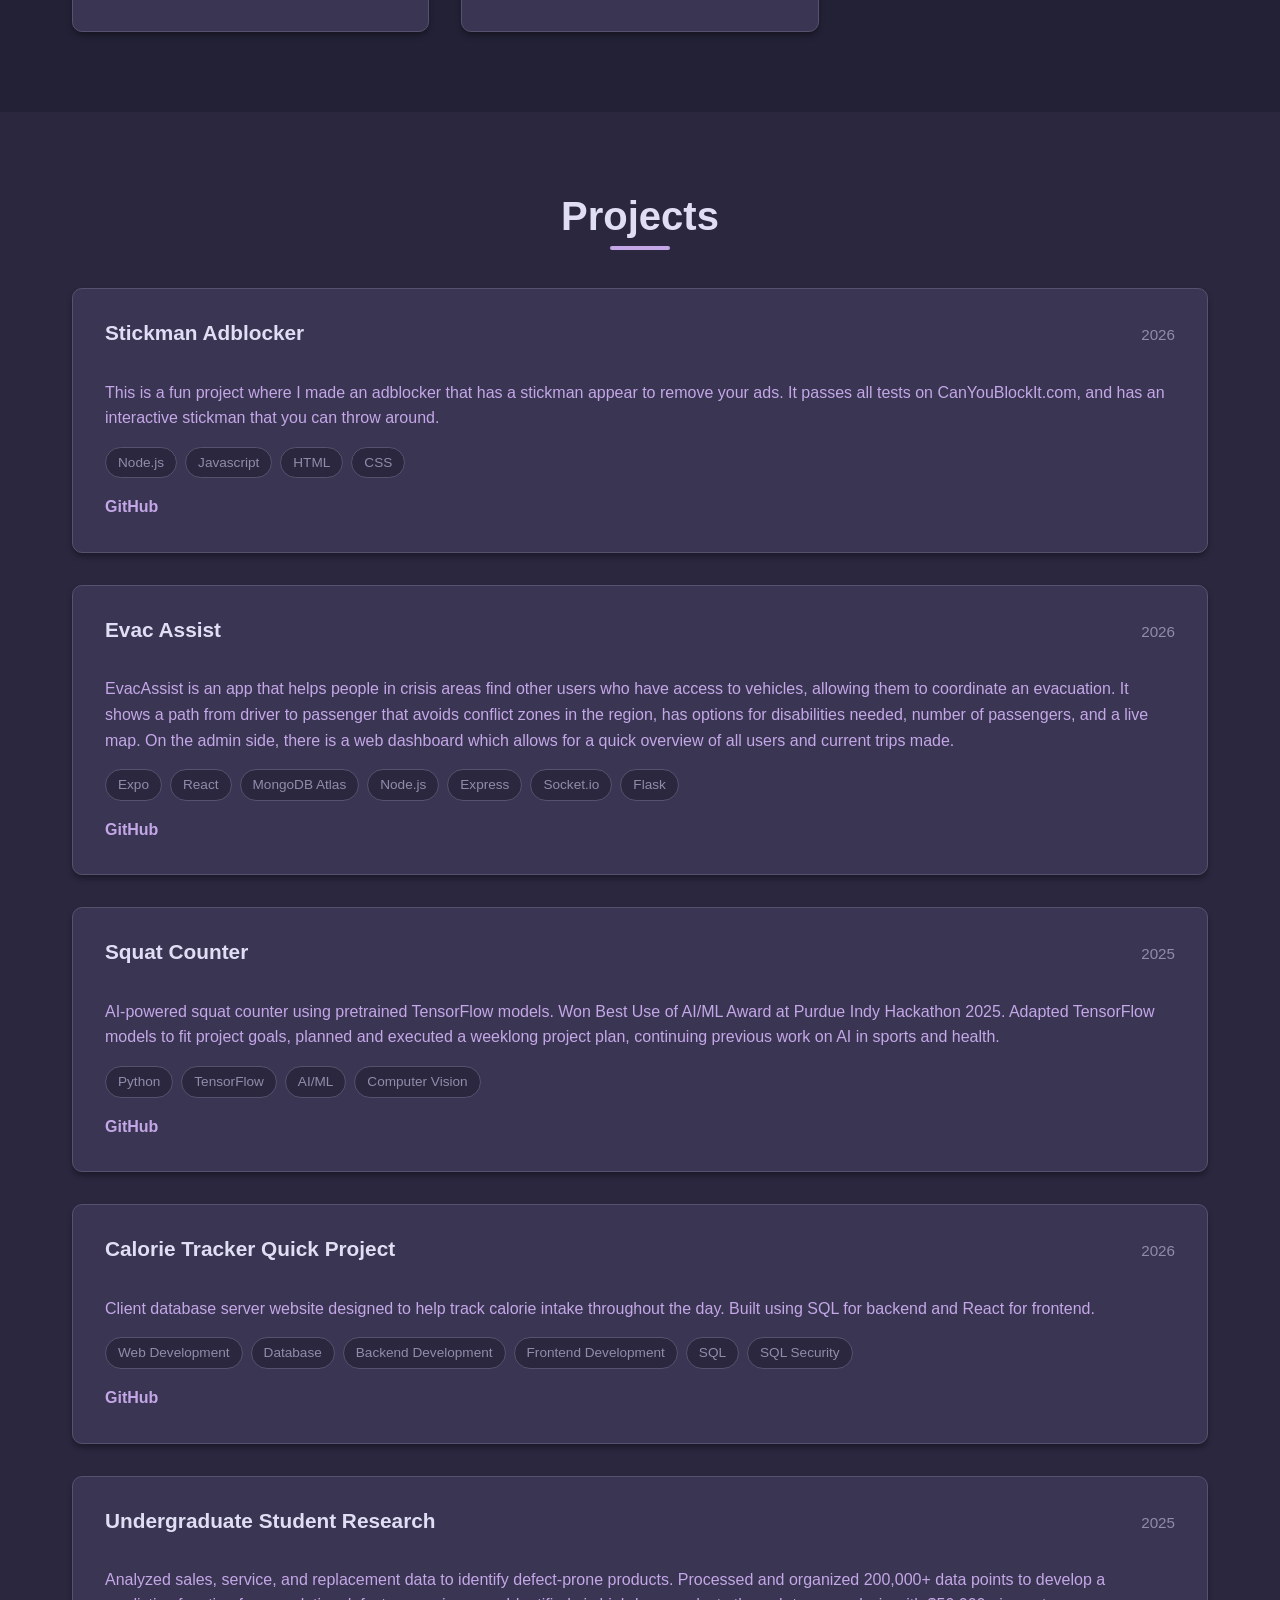
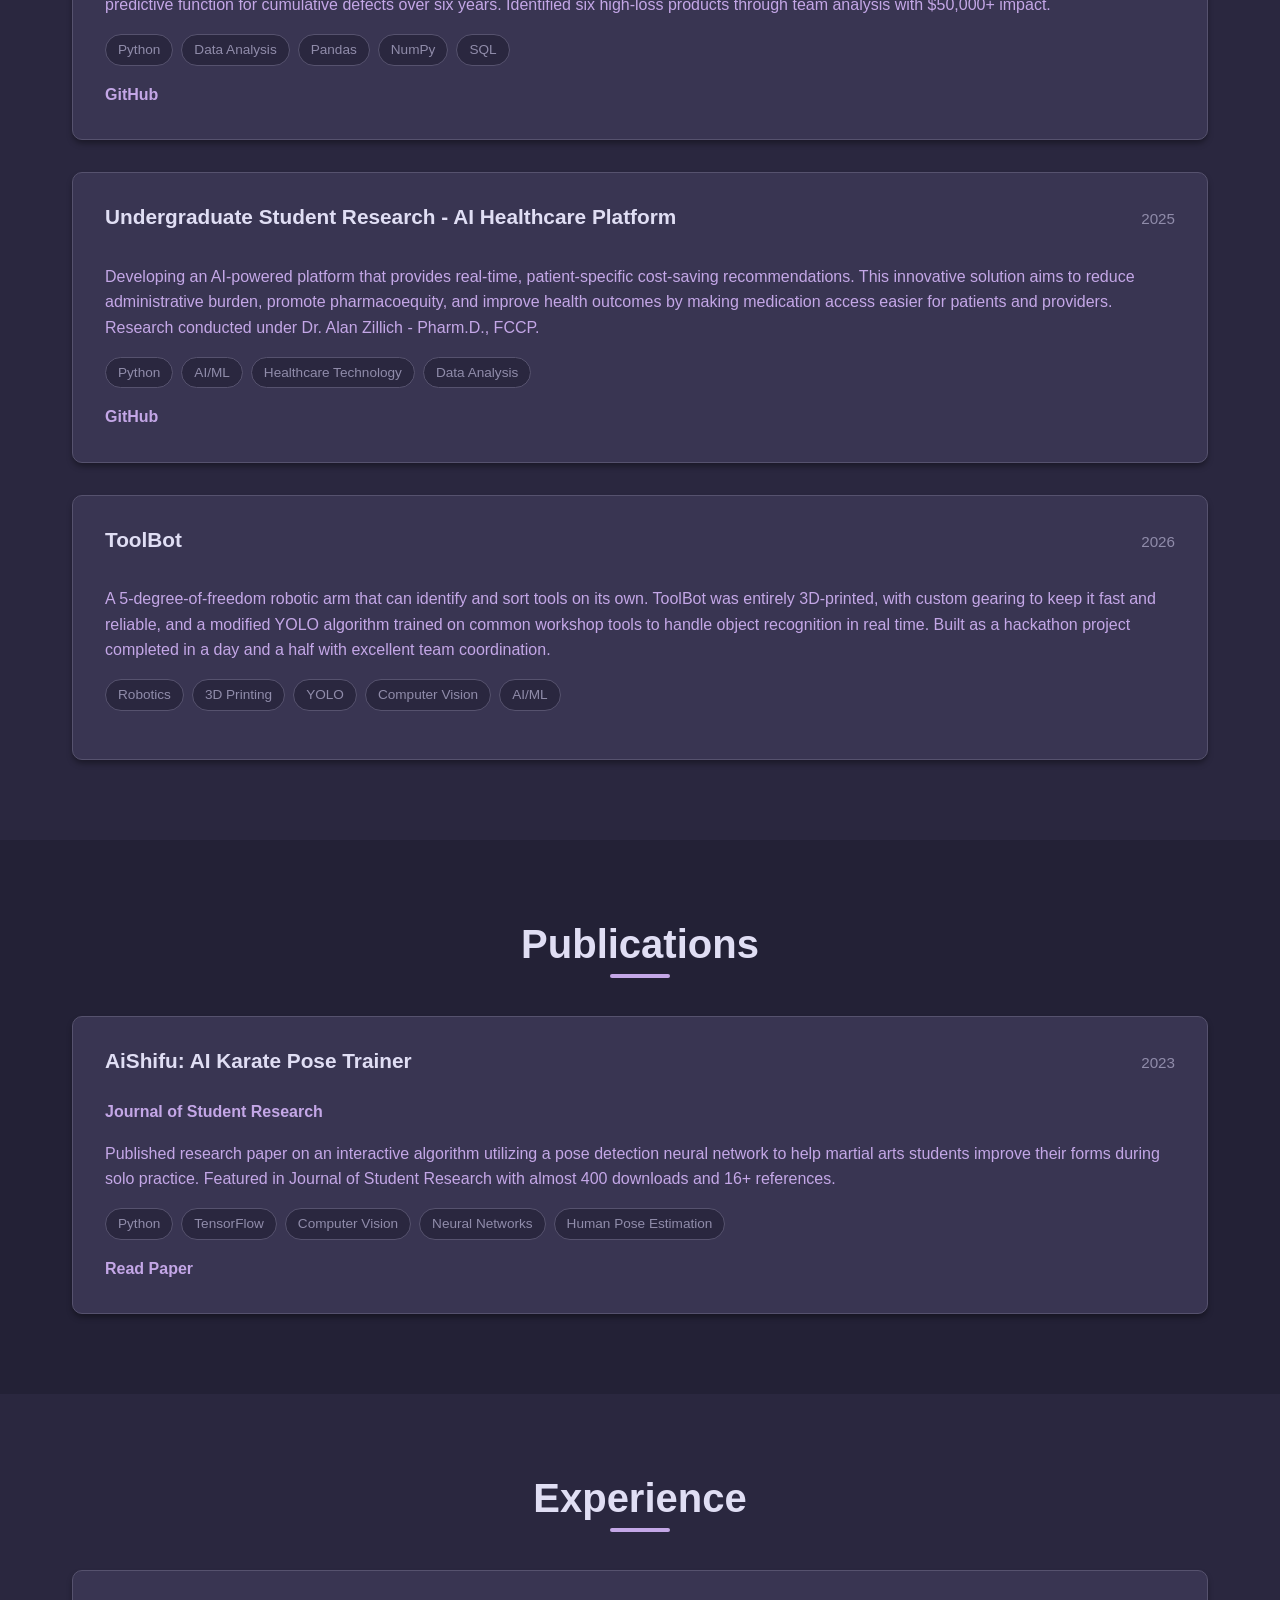
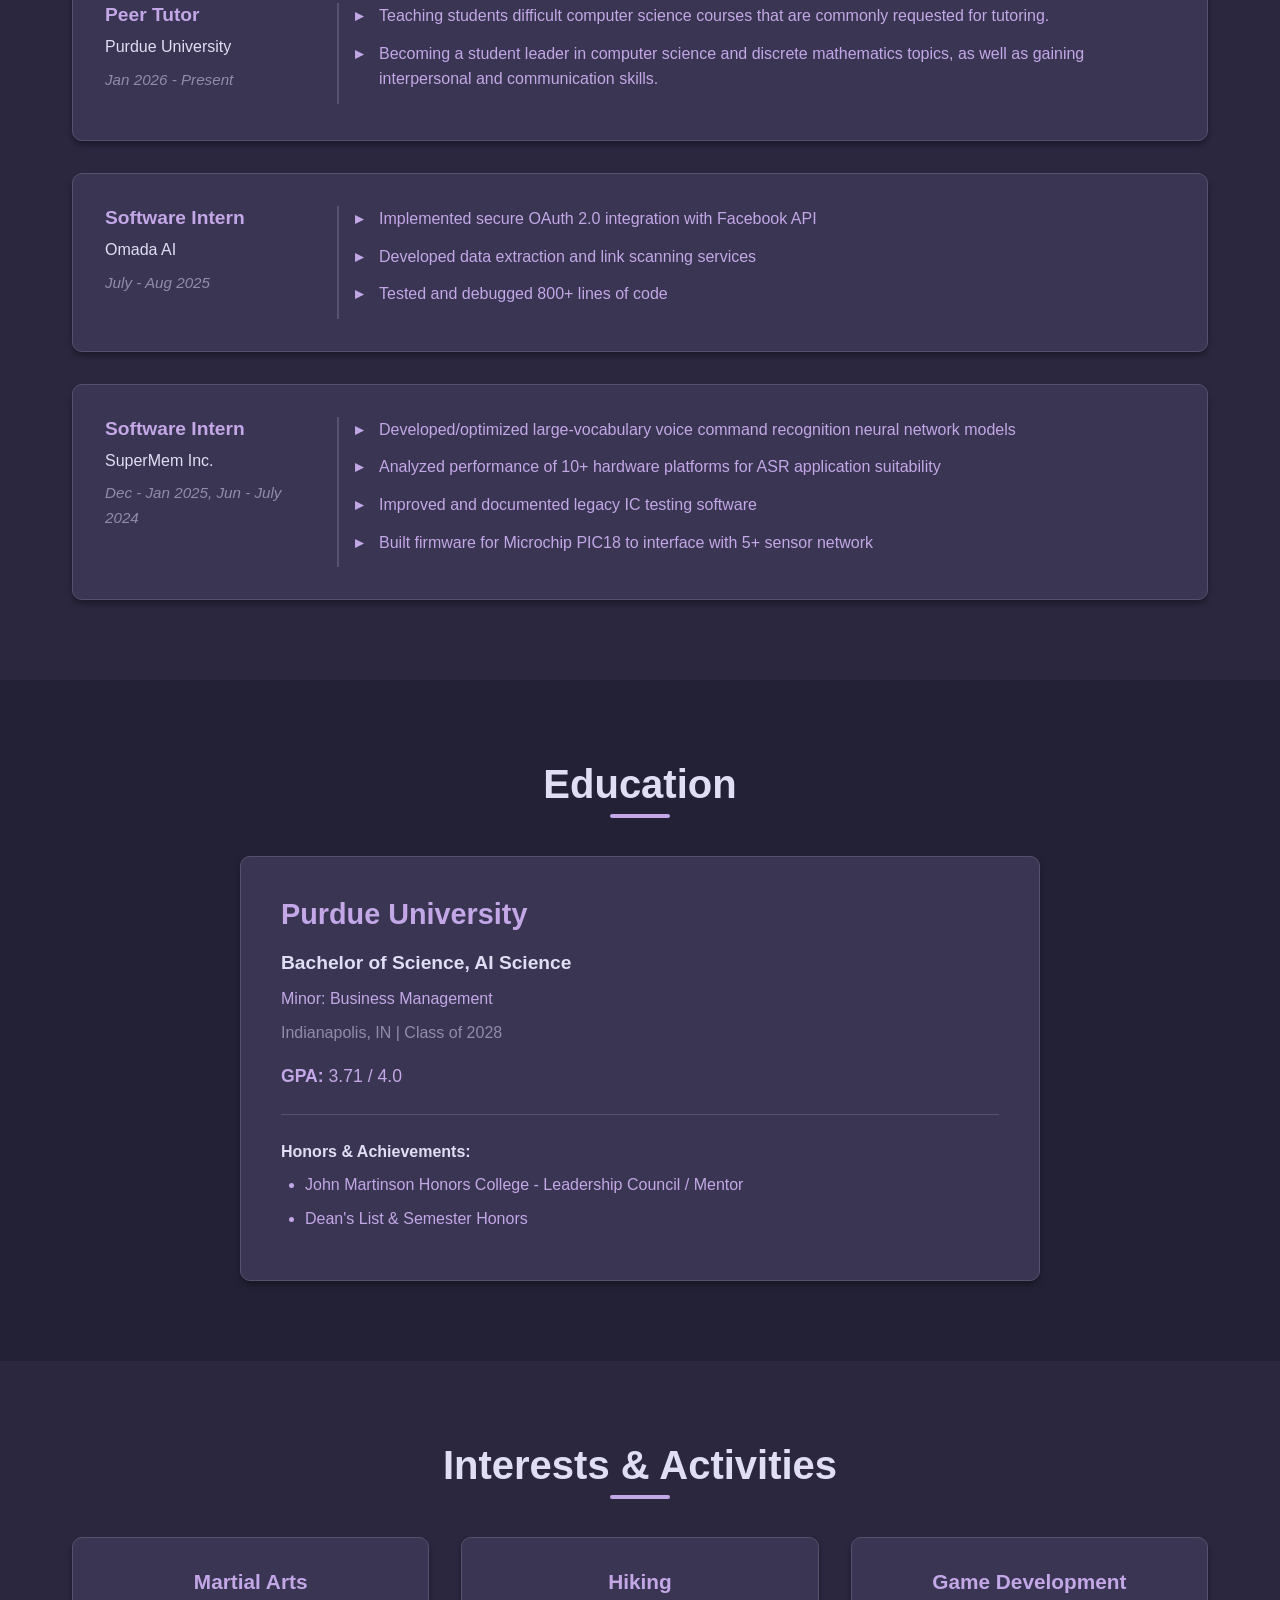
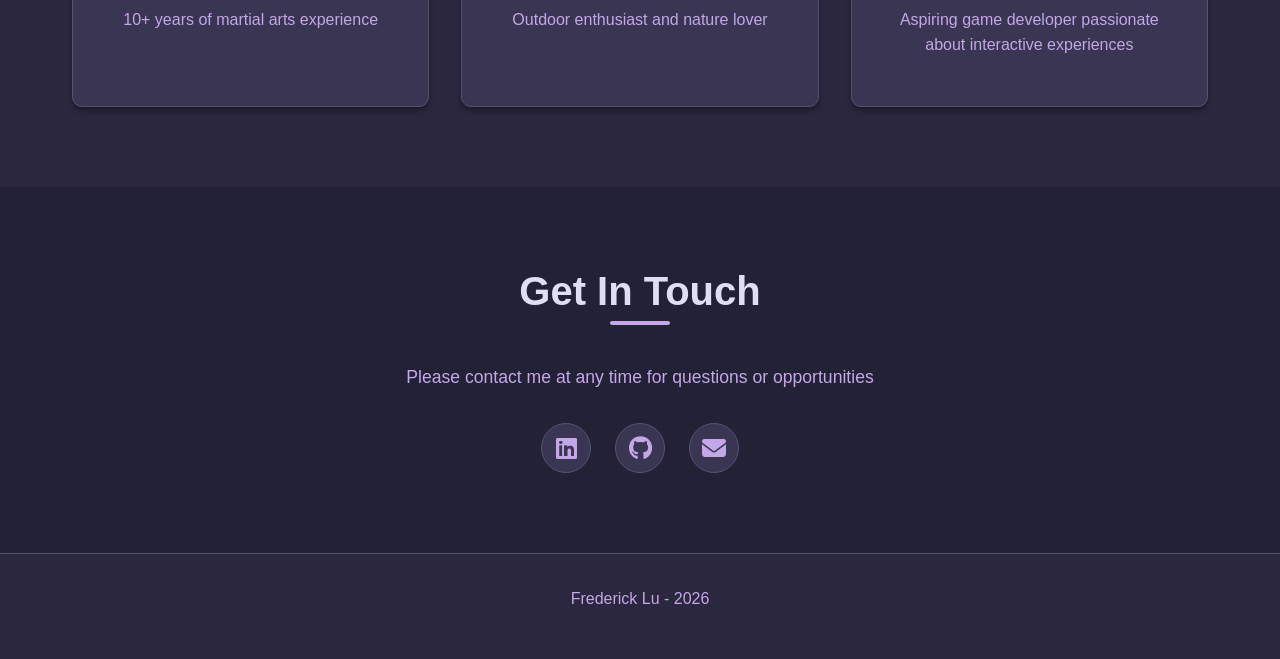
==== commit aba3a2de: "Created seperate publications section" ====
--- a/index.html
+++ b/index.html
@@ -53,6 +53,9 @@
                     <h1 class="hero-title">Hi, I'm <span class="highlight">Frederick Lu</span></h1>
                     <p class="hero-subtitle">Double Major Computer Science & AI Science Student & Software Developer</p>
                     <p class="hero-description">Integrating computer science and artificial intelligence to solve real-world problems</p>
+                    <div class="about-text" style="max-width: 800px; margin: 2rem auto 0; text-align: left; font-size: 1.05rem; color: var(--text-secondary); line-height: 1.8;">
+                        <p>I'm a sophomore at Purdue University pursuing dual degrees in AI Science and Computer Science with a minor in Business Management (Class of 2028). With experience in software development, AI/ML, and backend systems, I'm passionate about applying computer science and artificial intelligence to solve challenging real-world problems.</p>
+                    </div>
                     <form class="hero-terminal-nav" id="hero-terminal-nav" aria-label="Jump to section">
                         <label for="hero-nav-input" class="hero-terminal-label">jump:</label>
                         <span class="hero-terminal-prompt" aria-hidden="true">&gt;</span>
@@ -62,21 +65,9 @@
                             type="text"
                             autocomplete="off"
                             spellcheck="false"
-                            placeholder="type a section: about, skills, projects, experience, education, activities, contact"
+                            placeholder="type a section: skills, projects, publications, experience, education, activities, contact"
                         >
                     </form>
-                </div>
-            </div>
-        </section>
-
-        <!-- About Section -->
-        <section id="about" class="about">
-            <div class="container">
-                <h2 class="section-title">About Me</h2>
-                <div class="about-content">
-                    <div class="about-text">
-                        <p>I'm a sophomore at Purdue University pursuing dual degrees in AI Science and Computer Science with a minor in Business Management (Class of 2028). With experience in software development, AI/ML, and backend systems, I'm passionate about applying computer science and artificial intelligence to solve challenging real-world problems.</p>
-                    </div>
                 </div>
             </div>
         </section>
@@ -95,8 +86,18 @@
         <section id="projects" class="projects">
             <div class="container">
                 <h2 class="section-title">Projects</h2>
-                <div class="projects-grid" id="projects-grid">
+                <div class="projects-list" id="projects-list">
                     <!-- Projects will be dynamically loaded from projects.json -->
+                </div>
+            </div>
+        </section>
+
+        <!-- Publications Section -->
+        <section id="publications" class="publications">
+            <div class="container">
+                <h2 class="section-title">Publications</h2>
+                <div class="publications-list" id="publications-list">
+                    <!-- Publications will be dynamically loaded from publications.json -->
                 </div>
             </div>
         </section>
@@ -105,7 +106,7 @@
         <section id="experience" class="experience">
             <div class="container">
                 <h2 class="section-title">Experience</h2>
-                <div class="experience-container" id="experience-container">
+                <div class="experience-list" id="experience-list">
                     <!-- Experience will be dynamically loaded from config.json -->
                 </div>
             </div>
--- a/css/style.css
+++ b/css/style.css
@@ -317,74 +317,75 @@
     background: var(--bg-darker);
 }
 
-.experience-container {
-    max-width: 900px;
-    margin: 0 auto;
+.experience-list {
+    max-width: 100%;
     display: flex;
     flex-direction: column;
     gap: 2rem;
 }
 
-.experience-card {
+.experience-item {
     background: var(--bg-card);
-    padding: 2.5rem;
+    padding: 2rem;
     border-radius: 10px;
     box-shadow: var(--shadow-md);
     border: 1px solid var(--border-color);
     transition: var(--transition);
-    position: relative;
-}
-
-.experience-card:hover {
-    transform: translateY(-5px);
+    display: grid;
+    grid-template-columns: 200px 1fr;
+    gap: 2rem;
+    align-items: start;
+}
+
+.experience-item:hover {
+    transform: translateY(-3px);
     box-shadow: var(--shadow-lg);
     border-color: var(--primary-color);
 }
 
-.experience-header {
-    margin-bottom: 1.5rem;
-    padding-bottom: 1rem;
-    border-bottom: 1px solid var(--border-color);
+.experience-meta {
+    flex-shrink: 0;
 }
 
 .experience-position {
-    font-size: 1.5rem;
+    font-size: 1.2rem;
     color: var(--primary-color);
     margin-bottom: 0.5rem;
     font-weight: 600;
 }
 
 .experience-company {
-    font-size: 1.2rem;
+    font-size: 1rem;
     color: var(--text-primary);
     margin-bottom: 0.5rem;
     font-weight: 500;
 }
 
 .experience-period {
-    font-size: 1rem;
+    font-size: 0.95rem;
     color: var(--text-muted);
     font-style: italic;
 }
 
-.experience-highlights {
-    margin-top: 1rem;
-}
-
-.experience-highlights ul {
+.experience-details {
+    padding-left: 1rem;
+    border-left: 2px solid var(--border-color);
+}
+
+.experience-details ul {
     list-style: none;
     padding-left: 0;
     color: var(--text-secondary);
 }
 
-.experience-highlights li {
+.experience-details li {
     margin-bottom: 0.75rem;
-    line-height: 1.7;
+    line-height: 1.6;
     padding-left: 1.5rem;
     position: relative;
 }
 
-.experience-highlights li::before {
+.experience-details li::before {
     content: '▸';
     position: absolute;
     left: 0;
@@ -444,48 +445,46 @@
     background: var(--bg-darker);
 }
 
-.projects-grid {
-    display: grid;
-    grid-template-columns: repeat(auto-fit, minmax(380px, 1fr));
+.projects-list {
+    display: flex;
+    flex-direction: column;
     gap: 2rem;
     margin-top: 2rem;
 }
 
-.project-card {
+.project-item {
     background: var(--bg-card);
-    border-radius: 0;
-    overflow: hidden;
+    padding: 2rem;
+    border-radius: 10px;
     box-shadow: var(--shadow-md);
     transition: var(--transition);
     border: 1px solid var(--border-color);
 }
 
-.project-card:hover {
-    transform: translateY(-5px);
+.project-item:hover {
+    transform: translateY(-3px);
     box-shadow: var(--shadow-lg);
     border-color: var(--primary-color);
 }
 
-.project-image {
-    width: 100%;
-    height: 200px;
-    background: var(--bg-card-hover);
-    display: flex;
-    align-items: center;
-    justify-content: center;
-    color: var(--text-primary);
-    font-size: 3rem;
-}
-
-.project-content {
-    padding: 1.5rem;
+.project-header {
+    display: flex;
+    justify-content: space-between;
+    align-items: baseline;
+    margin-bottom: 1rem;
+    gap: 1rem;
 }
 
 .project-title {
     font-size: 1.3rem;
     font-weight: 600;
-    margin-bottom: 0.5rem;
-    color: var(--text-primary);
+    color: var(--text-primary);
+}
+
+.project-year {
+    font-size: 0.95rem;
+    color: var(--text-muted);
+    white-space: nowrap;
 }
 
 .project-description {
@@ -525,6 +524,87 @@
     color: var(--secondary-color);
 }
 
+/* ===== Publications Section ===== */
+.publications {
+    background: var(--bg-dark);
+}
+
+.publications-list {
+    display: flex;
+    flex-direction: column;
+    gap: 2rem;
+    margin-top: 2rem;
+}
+
+.publication-item {
+    background: var(--bg-card);
+    padding: 2rem;
+    border-radius: 10px;
+    box-shadow: var(--shadow-md);
+    transition: var(--transition);
+    border: 1px solid var(--border-color);
+}
+
+.publication-item:hover {
+    transform: translateY(-3px);
+    box-shadow: var(--shadow-lg);
+    border-color: var(--primary-color);
+}
+
+.publication-header {
+    display: flex;
+    justify-content: space-between;
+    align-items: baseline;
+    margin-bottom: 0.5rem;
+    gap: 1rem;
+}
+
+.publication-title {
+    font-size: 1.3rem;
+    font-weight: 600;
+    color: var(--text-primary);
+}
+
+.publication-year {
+    font-size: 0.95rem;
+    color: var(--text-muted);
+    white-space: nowrap;
+}
+
+.publication-journal {
+    font-size: 1rem;
+    color: var(--primary-color);
+    margin-bottom: 1rem;
+}
+
+.publication-description {
+    color: var(--text-secondary);
+    margin-bottom: 1rem;
+    line-height: 1.6;
+}
+
+.publication-tech {
+    display: flex;
+    flex-wrap: wrap;
+    gap: 0.5rem;
+    margin-bottom: 1rem;
+}
+
+.publication-links {
+    display: flex;
+    gap: 1rem;
+}
+
+.publication-link {
+    color: var(--primary-color);
+    font-weight: 600;
+    transition: var(--transition);
+}
+
+.publication-link:hover {
+    color: var(--secondary-color);
+}
+
 /* ===== Contact Section ===== */
 .contact-content {
     max-width: 600px;
@@ -647,17 +727,20 @@
         padding: 0 1rem;
     }
 
-    .skills-categories,
-    .projects-grid {
+    .skills-categories {
         grid-template-columns: 1fr;
     }
 
-    .experience-container {
-        gap: 1.5rem;
-    }
-
-    .experience-card {
-        padding: 1.5rem;
+    .experience-item {
+        grid-template-columns: 1fr;
+        gap: 1rem;
+    }
+
+    .experience-details {
+        padding-left: 0;
+        border-left: none;
+        padding-top: 1rem;
+        border-top: 1px solid var(--border-color);
     }
 
     .hero-terminal-nav {
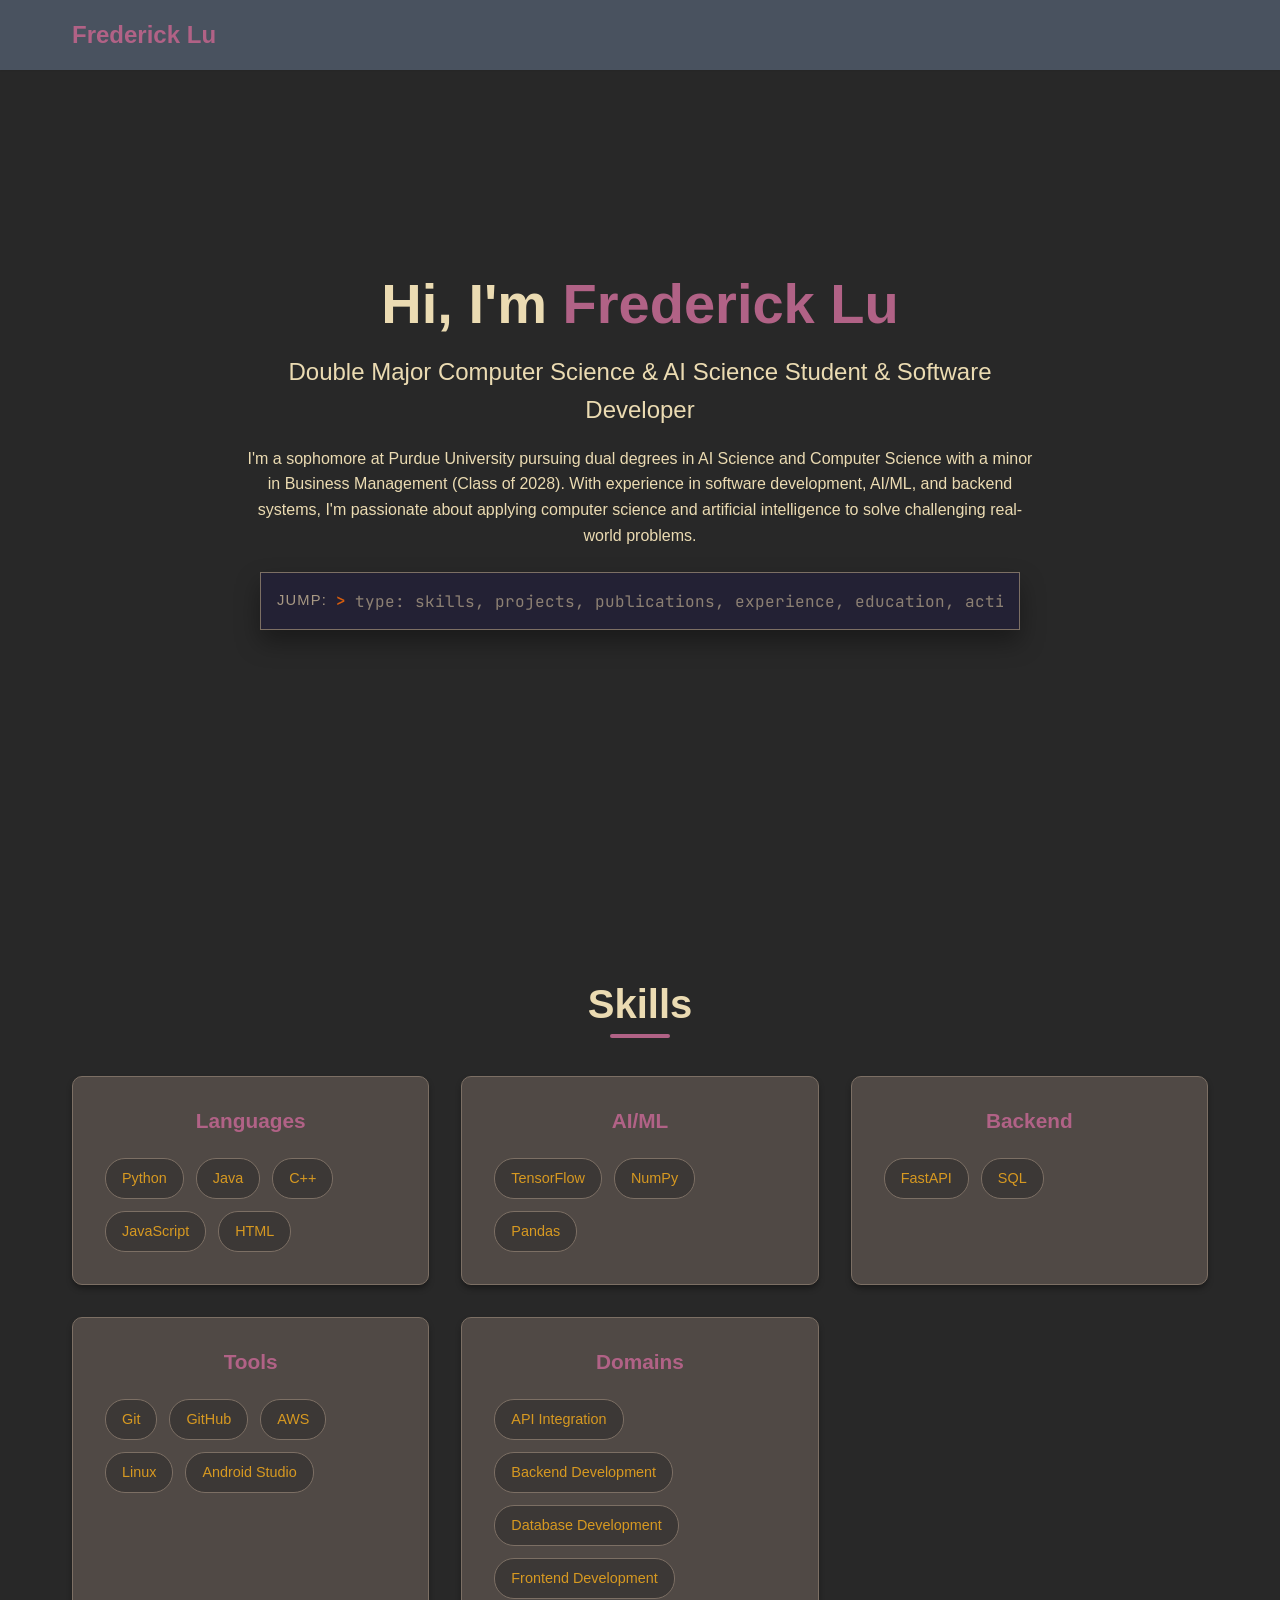
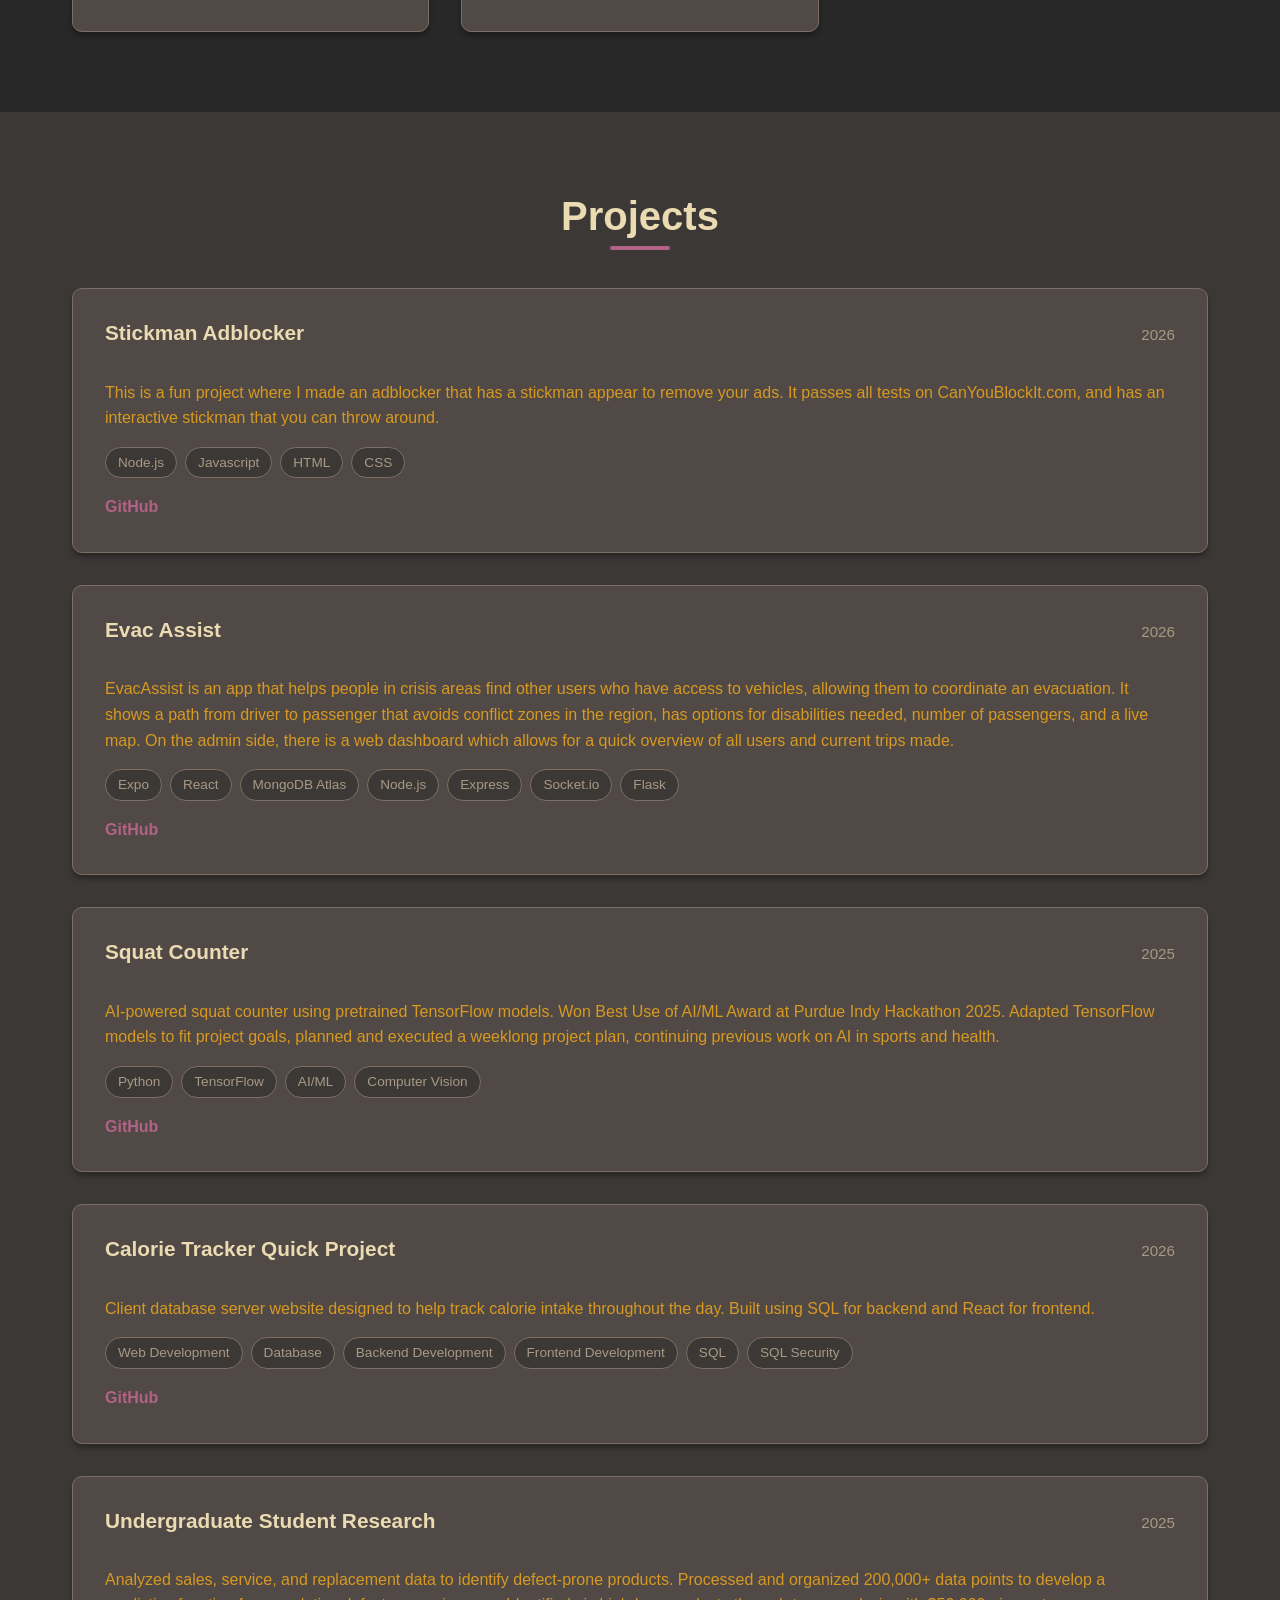
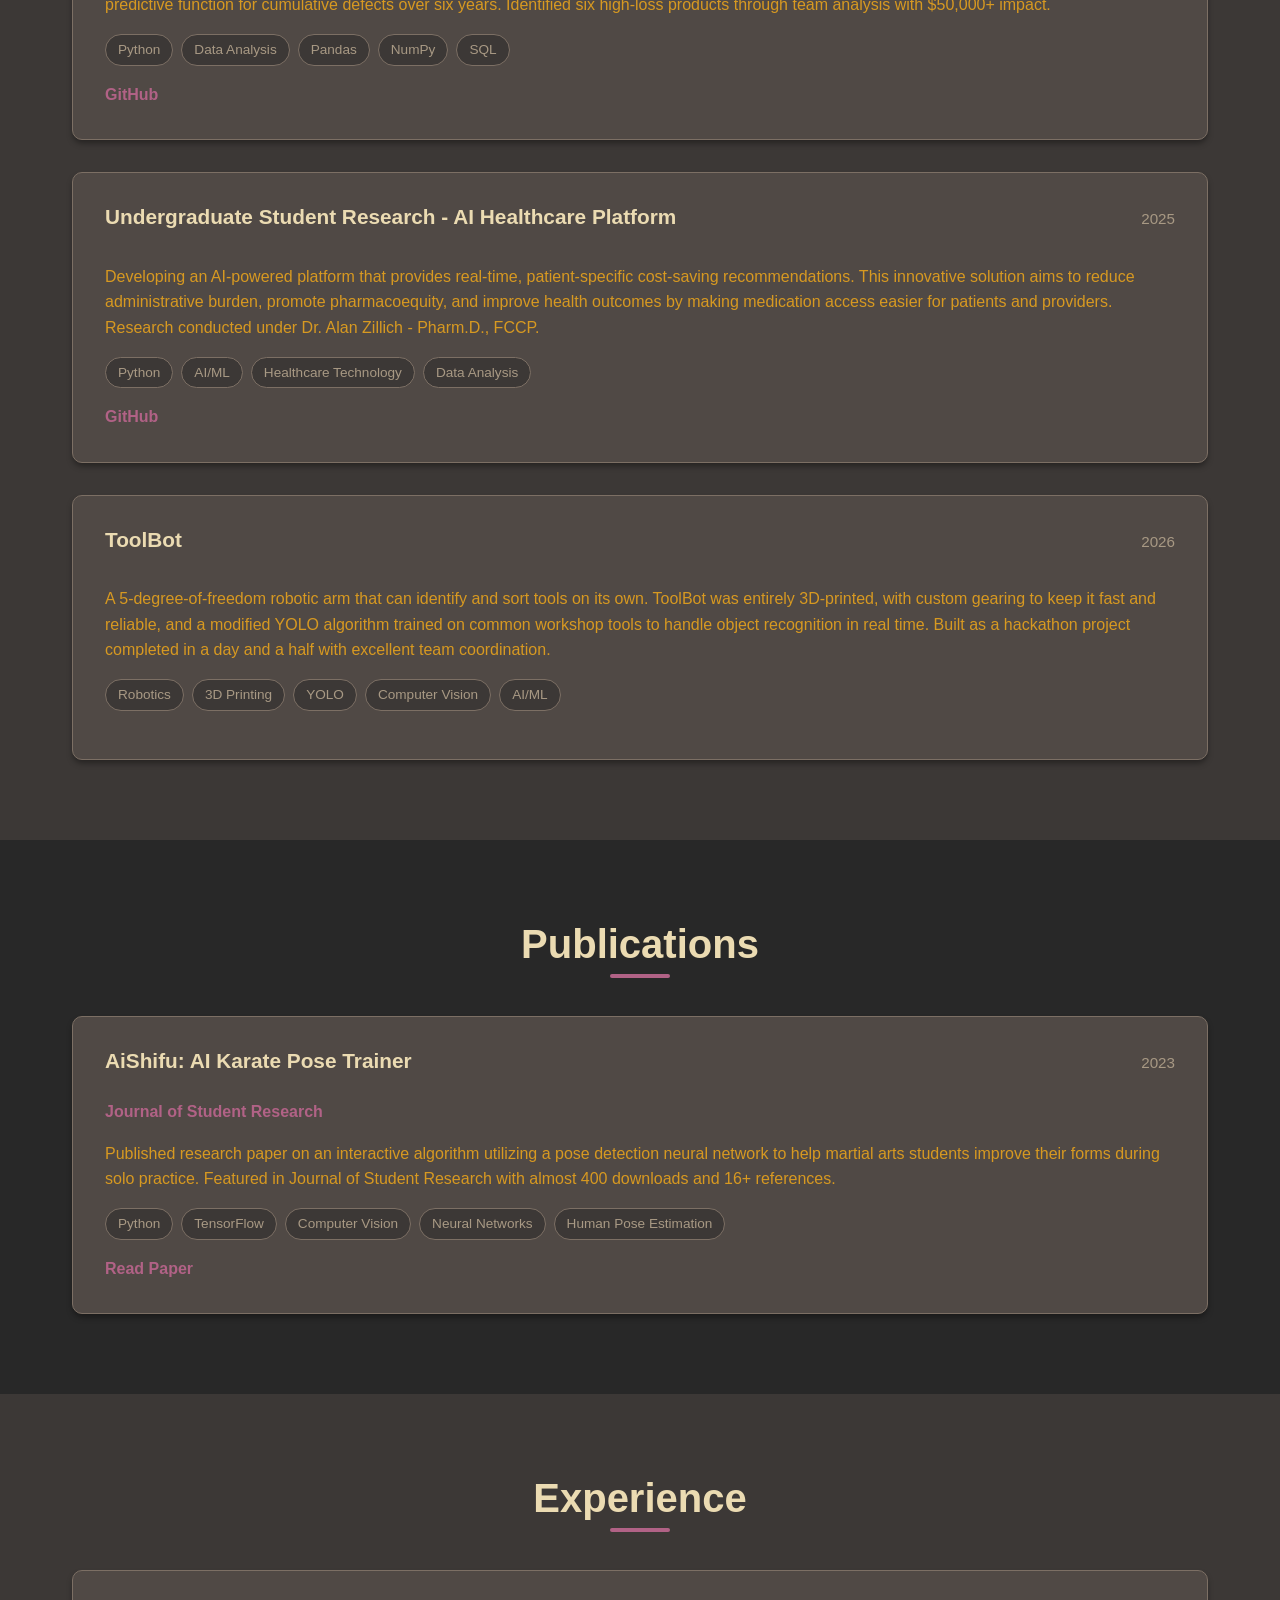
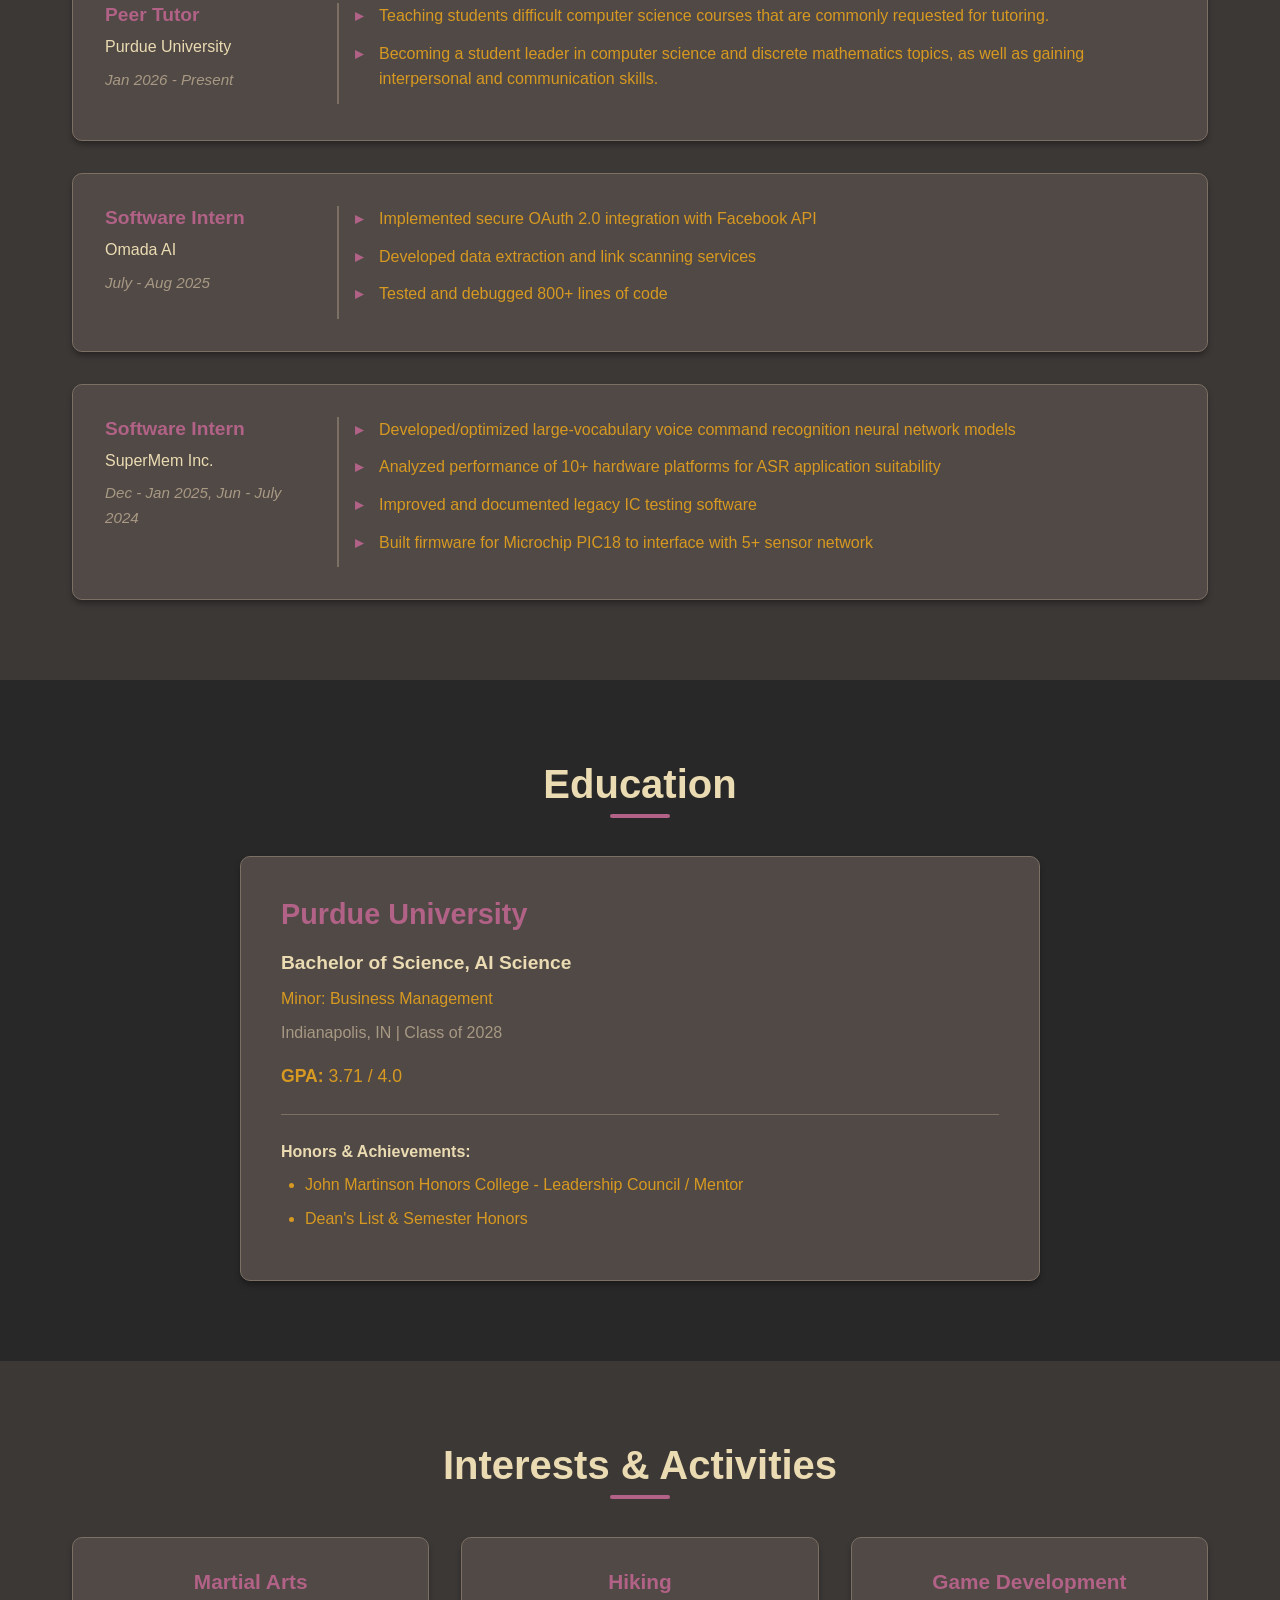
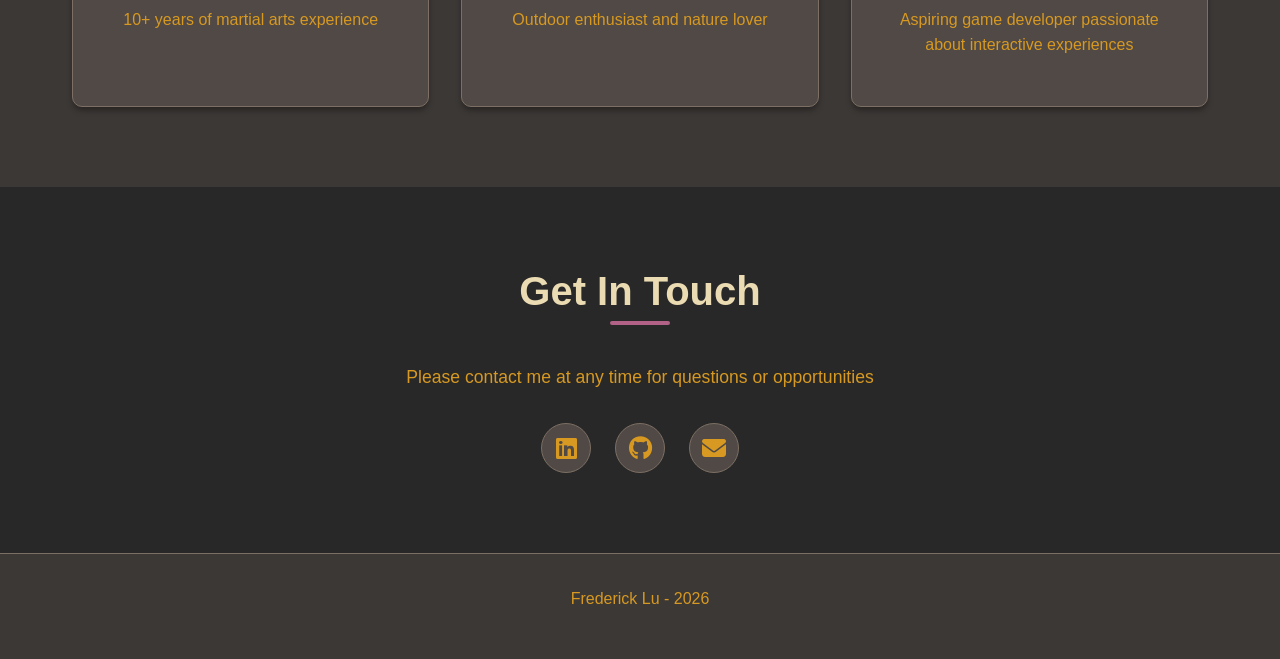
==== commit 5276e2f1: "Changed color scheme" ====
--- a/index.html
+++ b/index.html
@@ -18,7 +18,7 @@
     <meta name="twitter:title" content="Frederick Lu - Computer Science & AI Science">
     <meta name="twitter:description" content="Software developer and AI science student portfolio.">
 
-    <title>Frederick Lu - Double Major Computer Science & AI Science Student & Software Developer</title>
+    <title>Frederick Lu - Computer Science & AI Science Student & Software Developer</title>
     
     <!-- CSS Files -->
     <link rel="stylesheet" href="css/reset.css">
@@ -52,8 +52,6 @@
                 <div class="hero-content">
                     <h1 class="hero-title">Hi, I'm <span class="highlight">Frederick Lu</span></h1>
                     <p class="hero-subtitle">Double Major Computer Science & AI Science Student & Software Developer</p>
-                    <p class="hero-description">Integrating computer science and artificial intelligence to solve real-world problems</p>
-                    <div class="about-text" style="max-width: 800px; margin: 2rem auto 0; text-align: left; font-size: 1.05rem; color: var(--text-secondary); line-height: 1.8;">
                         <p>I'm a sophomore at Purdue University pursuing dual degrees in AI Science and Computer Science with a minor in Business Management (Class of 2028). With experience in software development, AI/ML, and backend systems, I'm passionate about applying computer science and artificial intelligence to solve challenging real-world problems.</p>
                     </div>
                     <form class="hero-terminal-nav" id="hero-terminal-nav" aria-label="Jump to section">
--- a/css/style.css
+++ b/css/style.css
@@ -1,17 +1,17 @@
 /* ===== CSS Variables ===== */
 :root {
-    --primary-color: #c4a7e7;
-    --secondary-color: #9ccfd8;
-    --accent-color: #eb6f92;
-    --text-primary: #e0def4;
-    --text-secondary: #c4a7e7;
-    --text-muted: #908caa;
-    --bg-dark: #232136;
-    --bg-darker: #2a273f;
-    --bg-card: #393552;
-    --bg-card-hover: #44415a;
-    --border-color: #56526e;
-    --text-on-accent: #232136;
+    --primary-color: #b16286;
+    --secondary-color: #689d6a;
+    --accent-color: #d65d0e;
+    --text-primary: #ebdbb2;
+    --text-secondary: #d79921;
+    --text-muted: #a89984;
+    --bg-dark: #282828;
+    --bg-darker: #3c3836;
+    --bg-card: #504945;
+    --bg-card-hover: #665c54;
+    --border-color: #7c6f64;
+    --text-on-accent: #282828;
     --shadow-sm: 0 1px 2px 0 rgba(0, 0, 0, 0.3);
     --shadow-md: 0 4px 6px -1px rgba(0, 0, 0, 0.4);
     --shadow-lg: 0 10px 15px -3px rgba(0, 0, 0, 0.5);
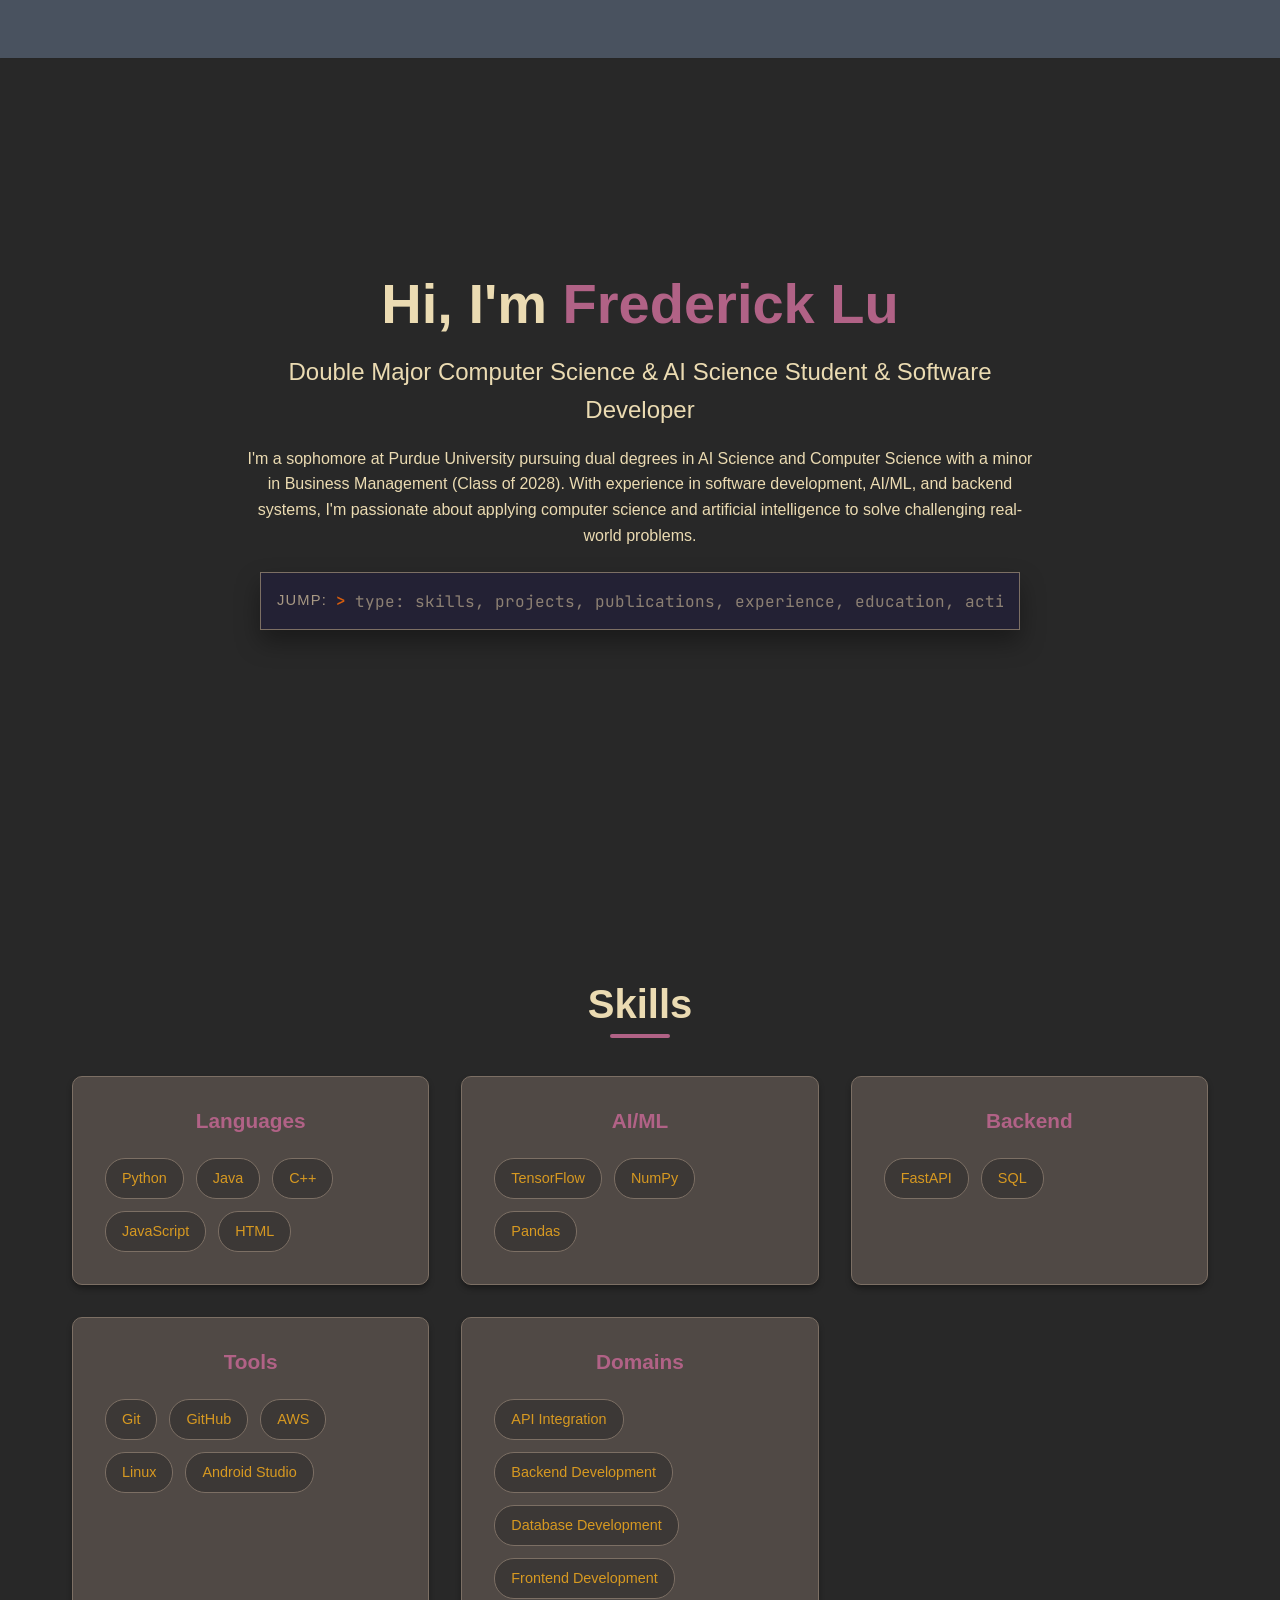
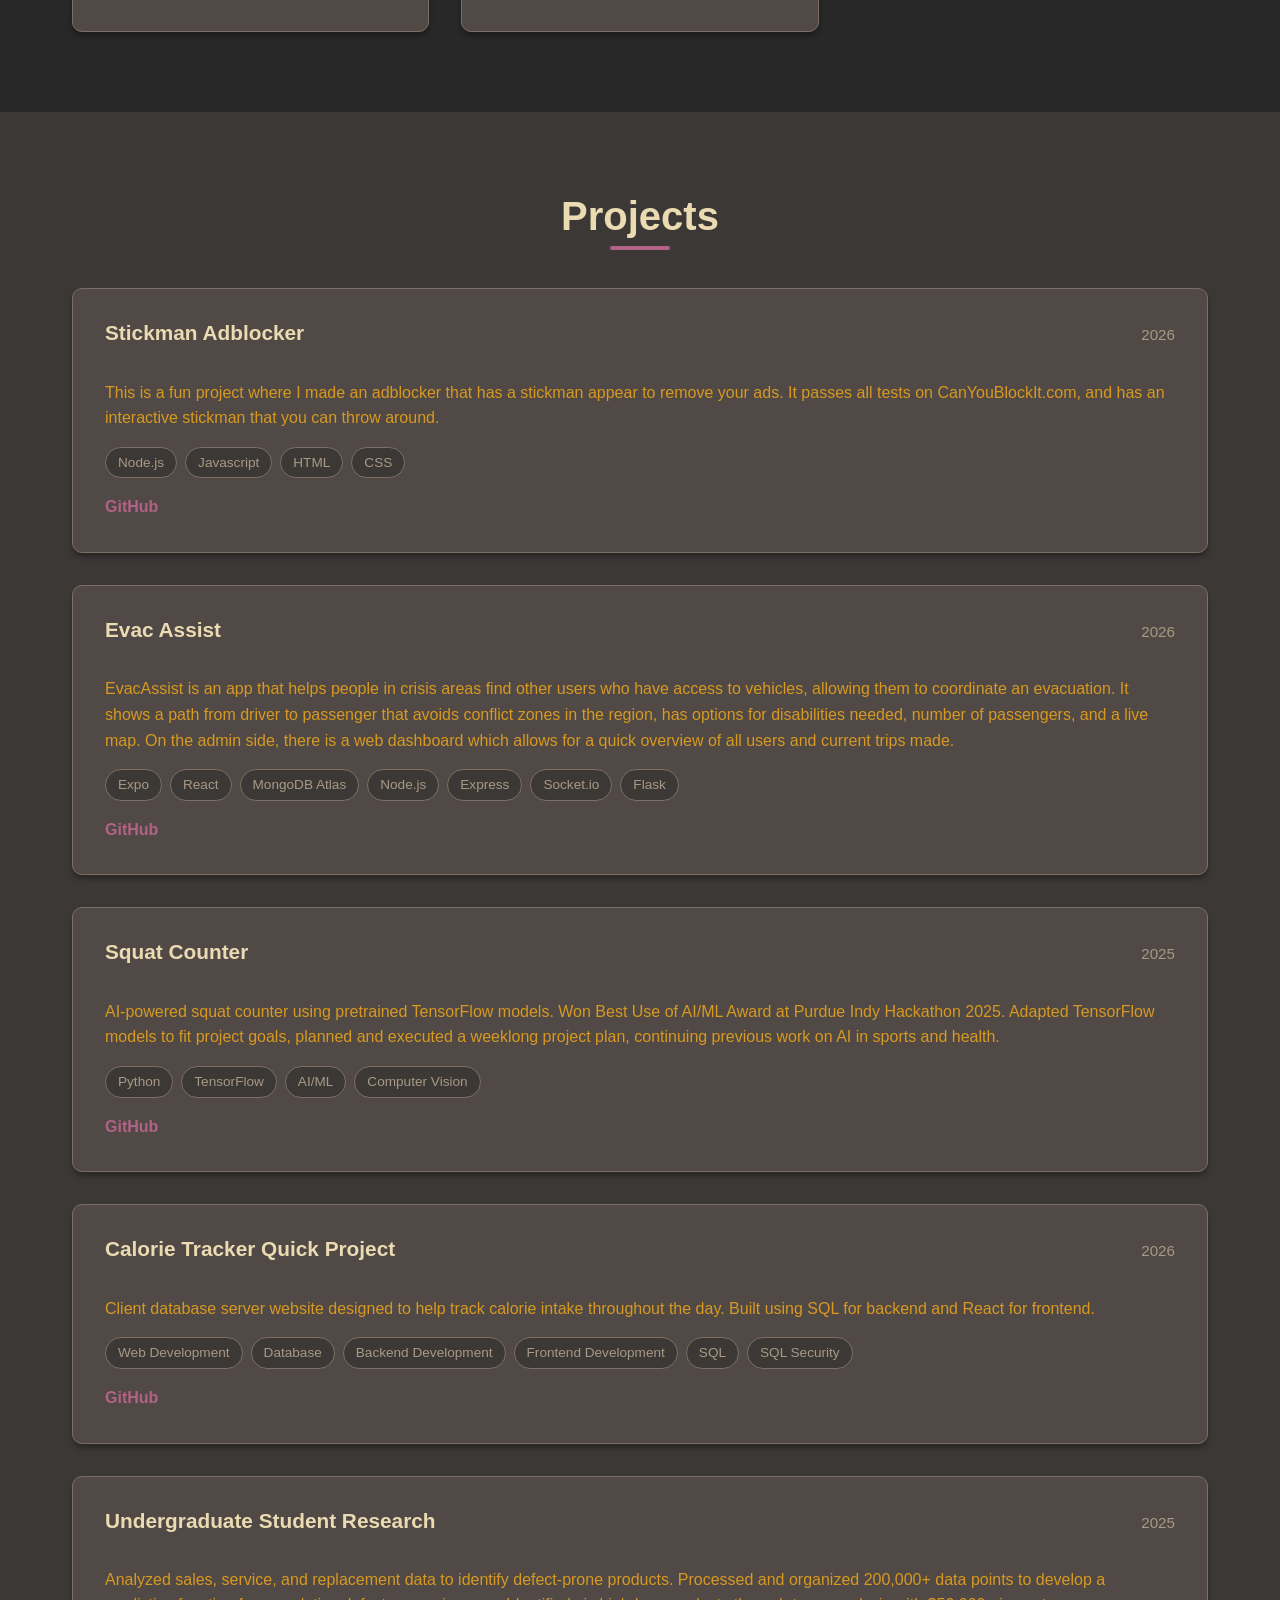
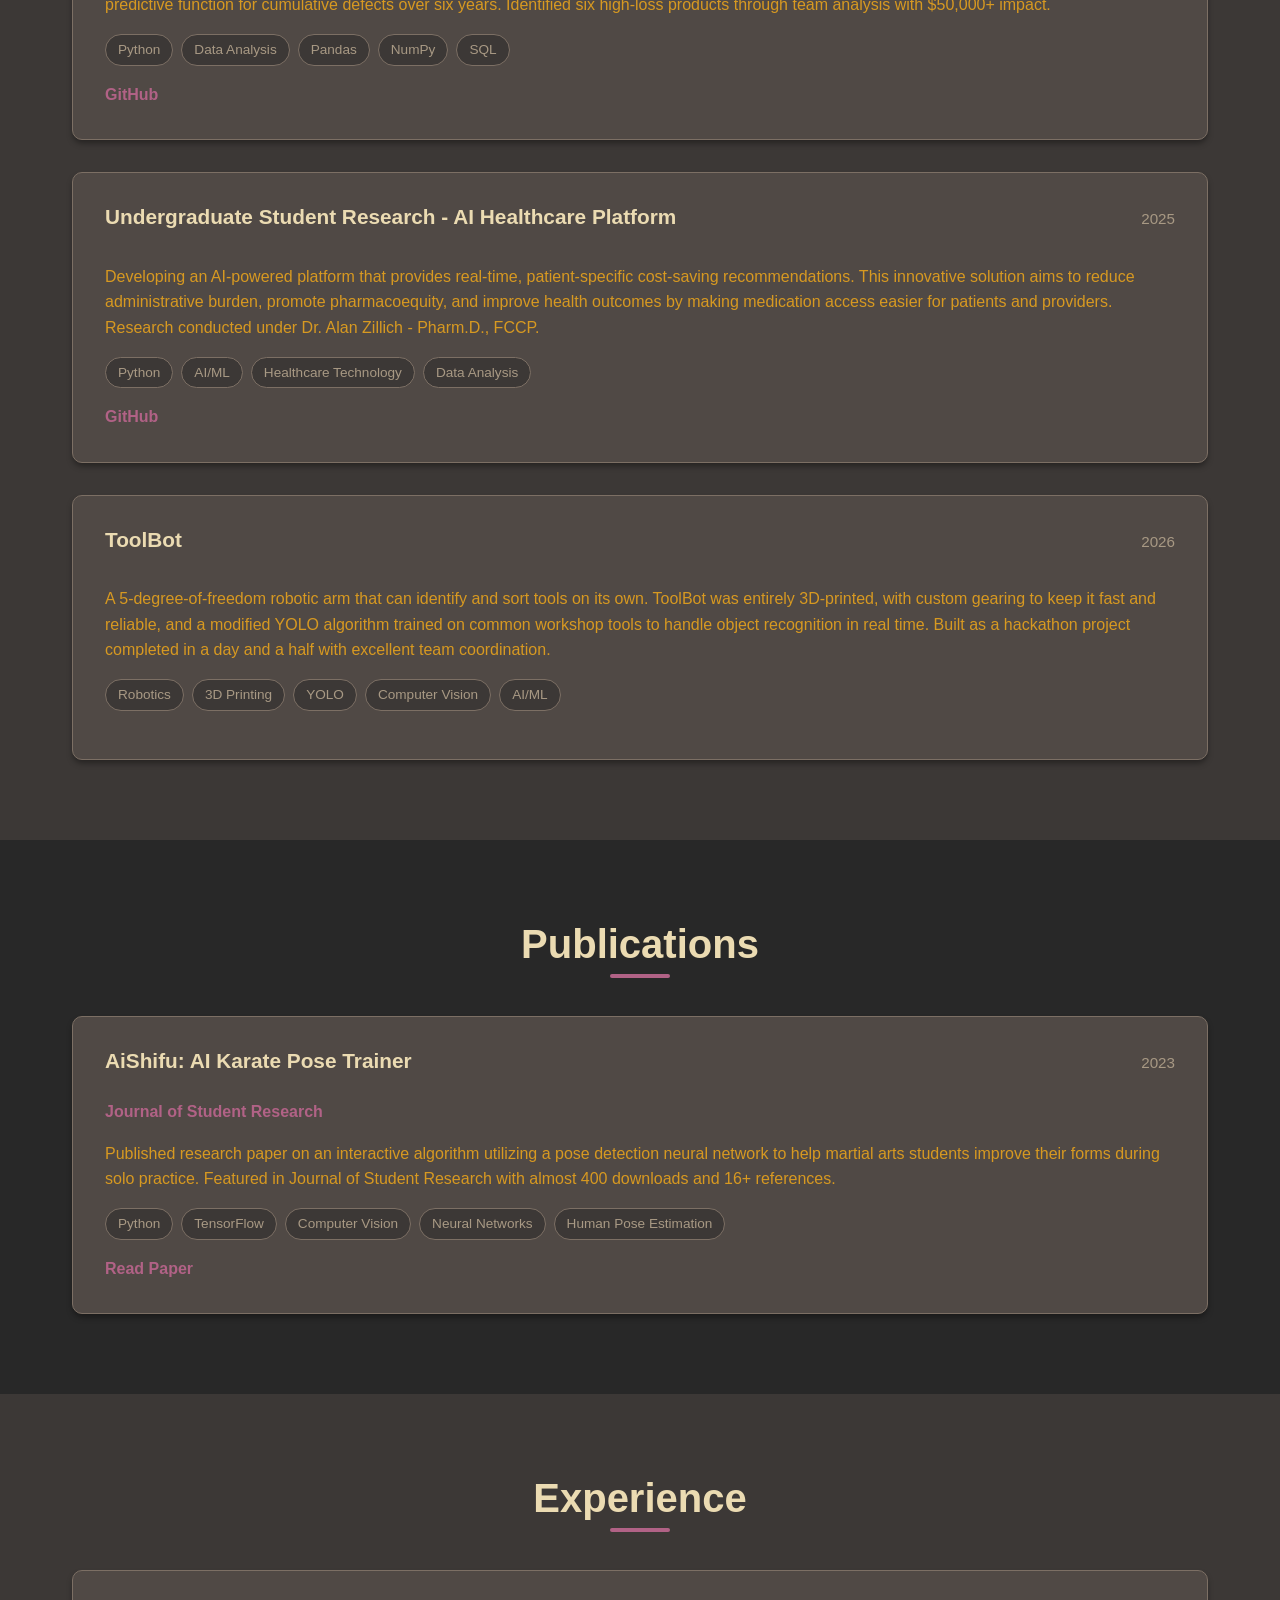
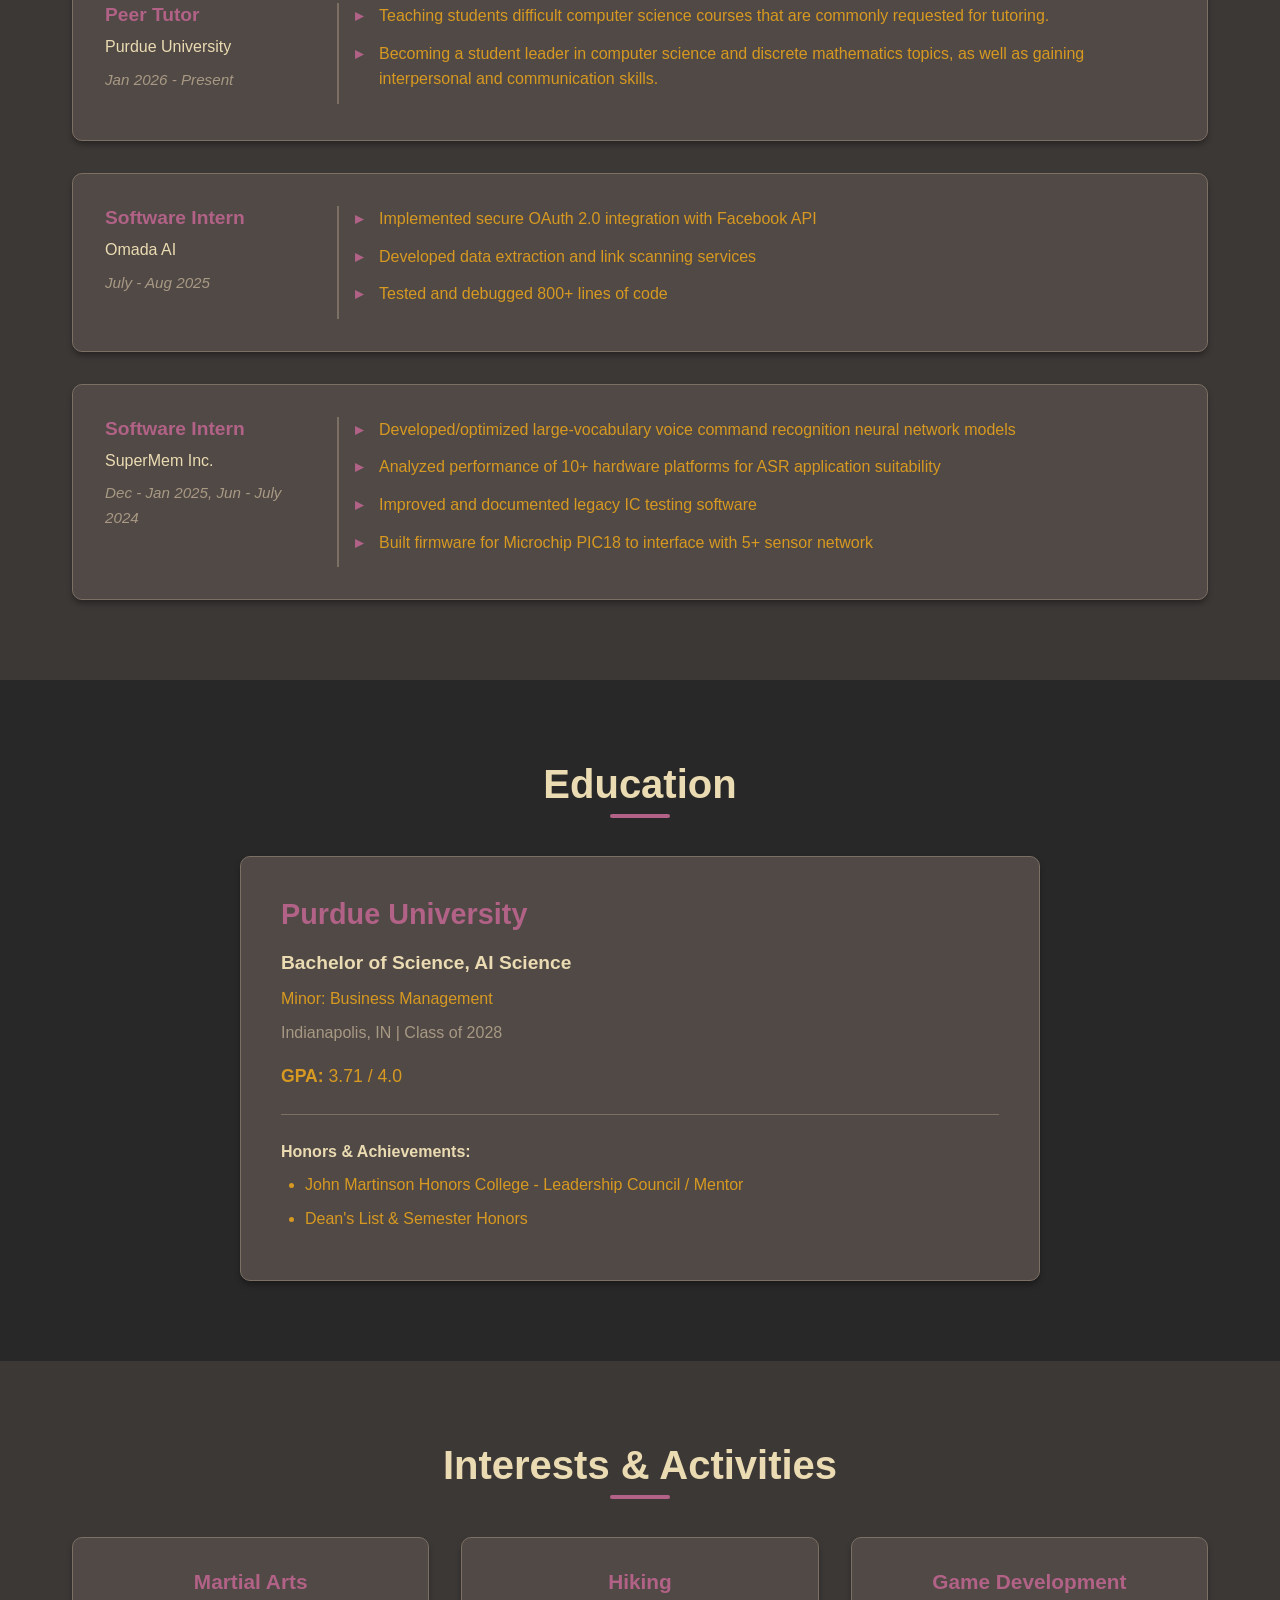
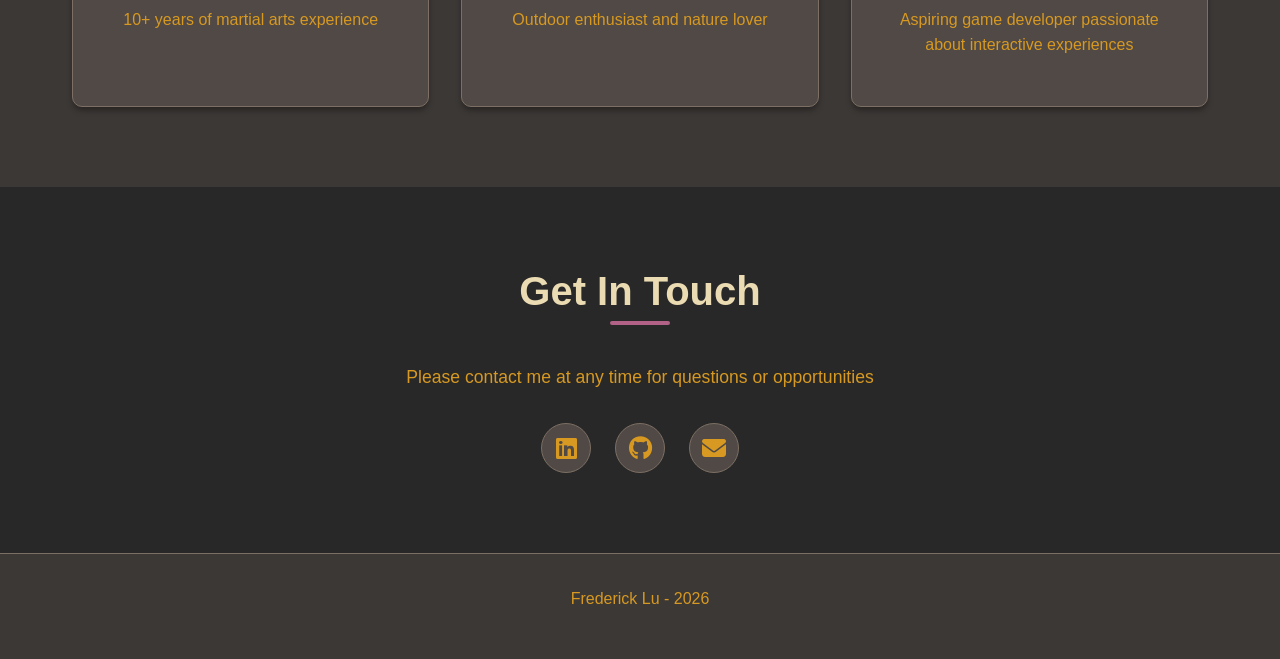
==== commit 342f6a35: "Removed top name" ====
--- a/index.html
+++ b/index.html
@@ -40,7 +40,6 @@
             <div class="container">
                 <div class="nav-brand">
                     <a href="#home" aria-label="Frederick Lu home">
-                        <span>Frederick Lu</span>
                     </a>
                 </div>
             </div>
